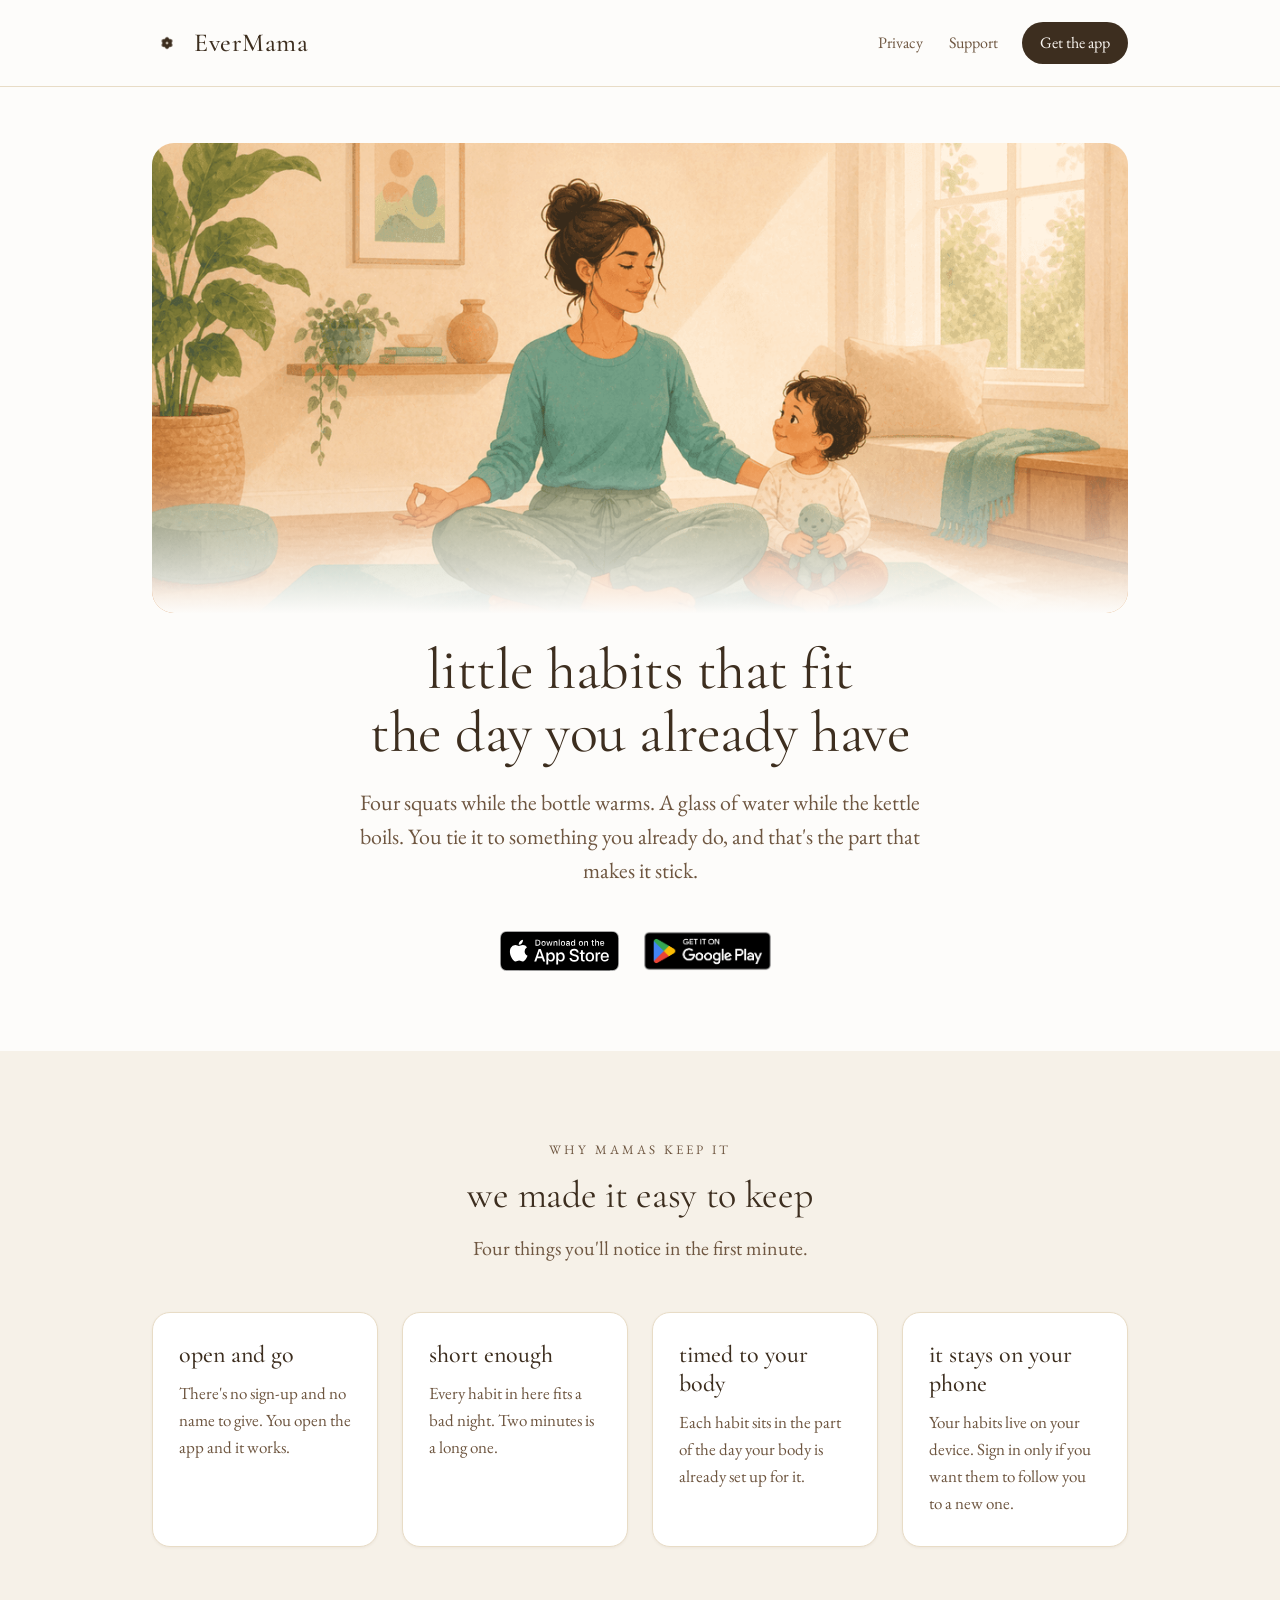
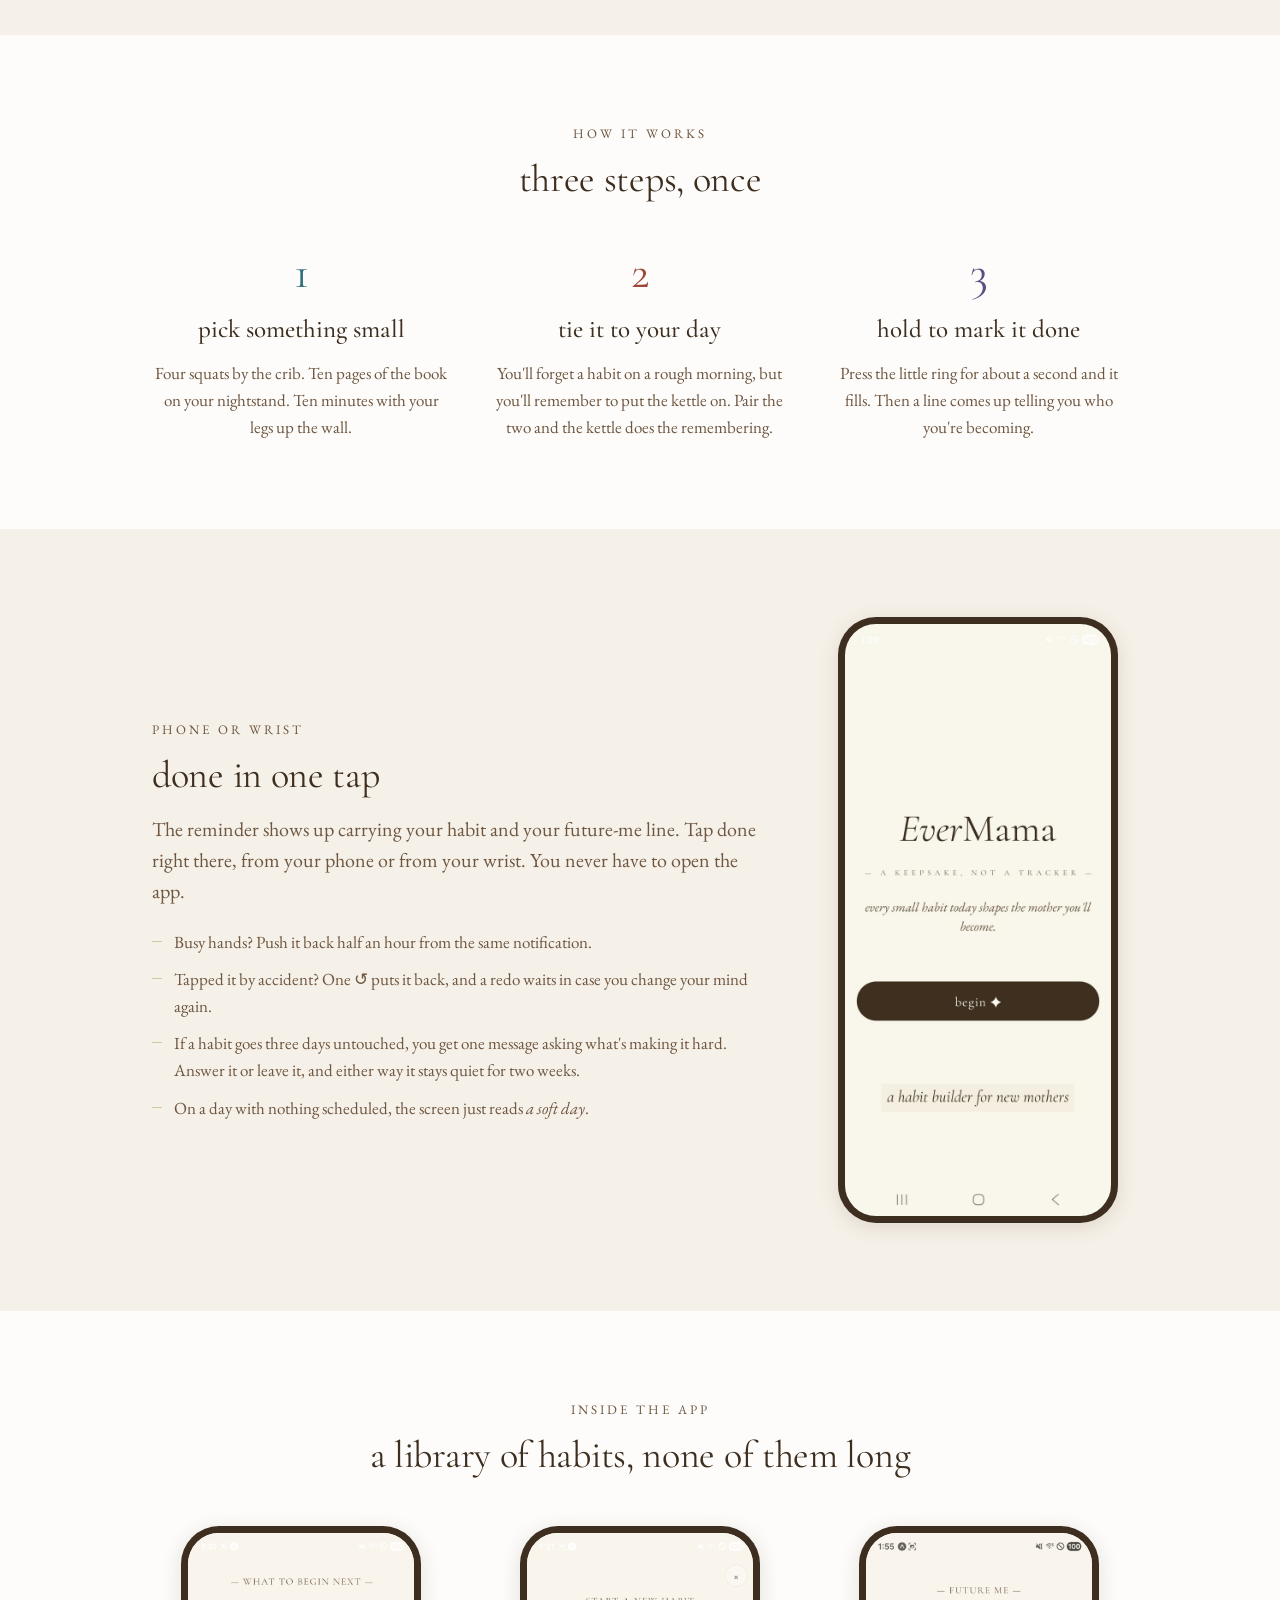
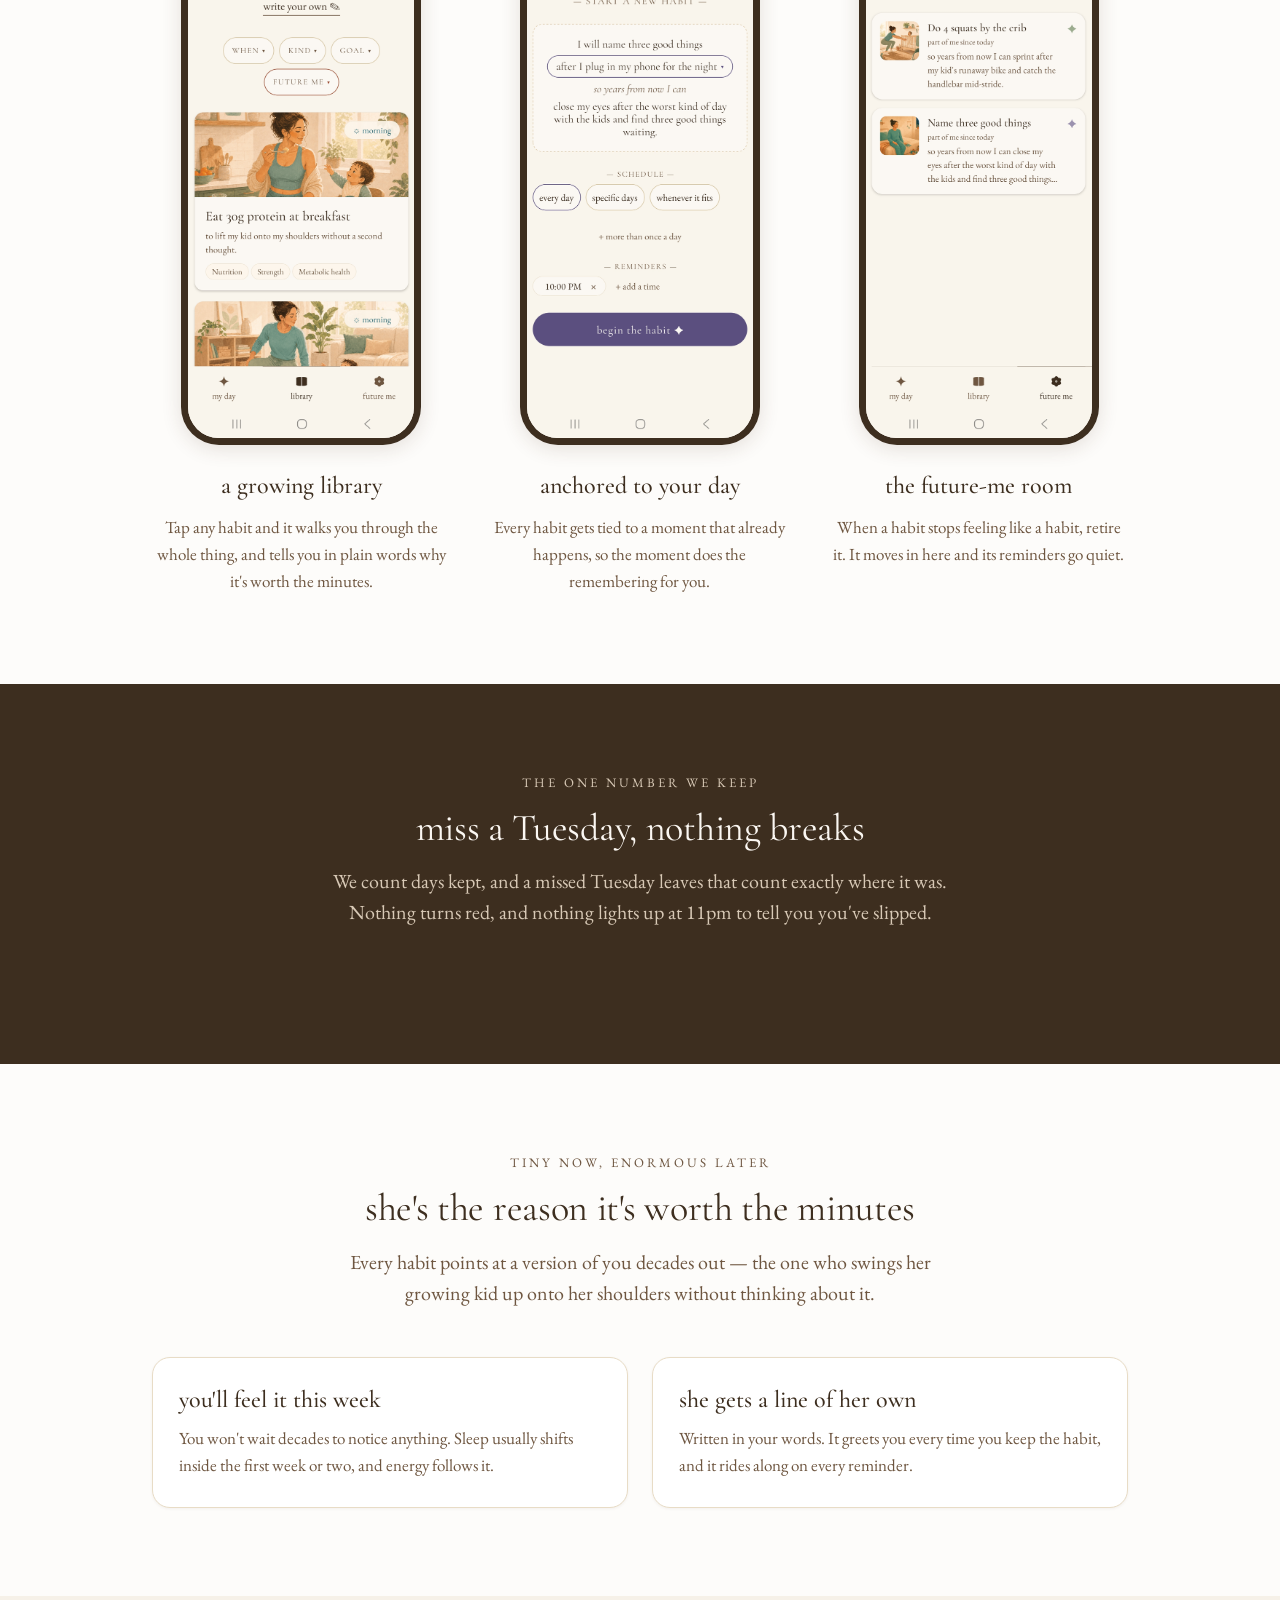
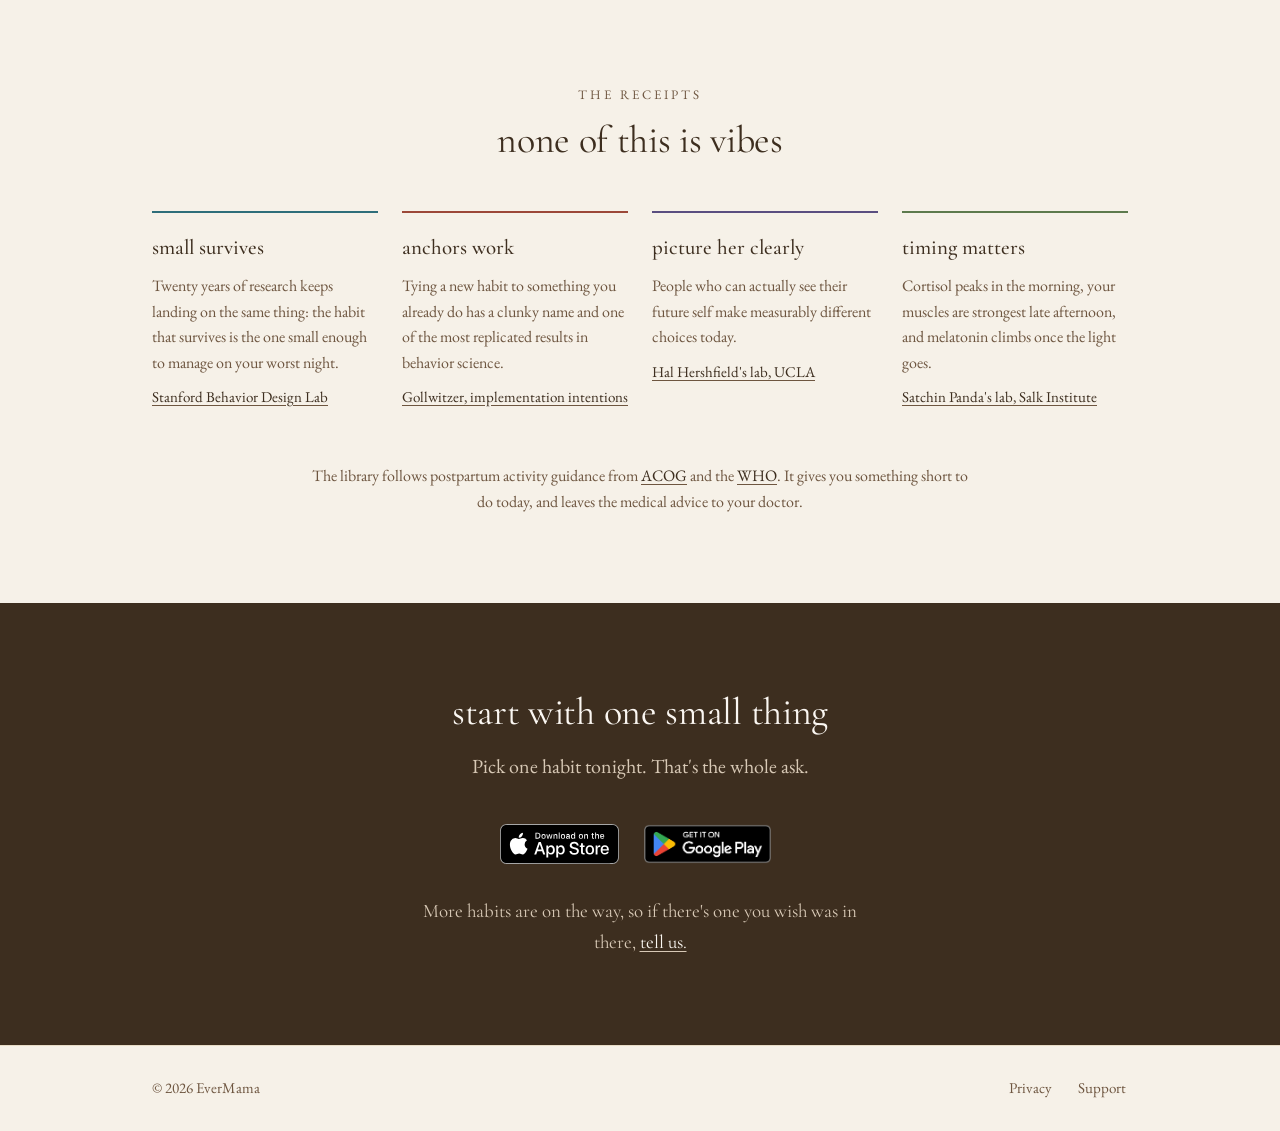
==== index.html @ f91fcb3b "Hero lede quotes real library pairings: four squats, bottle, kettle The old line invented a habit th" ====
<!doctype html>
<html lang="en">
  <head>
    <meta charset="utf-8" />
    <meta name="viewport" content="width=device-width, initial-scale=1" />
    <title>EverMama — habits for mama life</title>
    <meta
      name="description"
      content="A habit app for new mamas: pick something small, tie it to a moment that already happens in your day, and tap done from your phone or your wrist. No account, no streaks."
    />
    <link rel="icon" href="/assets/favicon.png" type="image/png" />
    <link rel="apple-touch-icon" href="/assets/icon.png" />
    <meta name="theme-color" content="#fdfcfa" />

    <meta property="og:title" content="EverMama" />
    <meta
      property="og:description"
      content="little things that fit the day you already have."
    />
    <meta property="og:type" content="website" />
    <meta property="og:image" content="/assets/icon.png" />

    <link rel="preconnect" href="https://fonts.googleapis.com" />
    <link rel="preconnect" href="https://fonts.gstatic.com" crossorigin />
    <link
      href="https://fonts.googleapis.com/css2?family=Cormorant+Garamond:ital,wght@0,400;0,500;1,400;1,500&family=EB+Garamond:ital,wght@0,400;0,500;1,400&display=swap"
      rel="stylesheet"
    />
    <link rel="stylesheet" href="/styles.css" />
  </head>
  <body>
    <header class="site">
      <div class="wrap">
        <a href="/" class="wordmark">
          <img src="/assets/mark.png" alt="" class="wordmark-icon" />
          EverMama
        </a>
        <nav>
          <a href="/privacy.html">Privacy</a>
          <a href="/support.html">Support</a>
          <a href="/#get" class="nav-cta">Get the app</a>
        </nav>
      </div>
    </header>

    <main>
      <section class="hero">
        <div class="wrap">
          <div class="hero-scene">
            <img
              src="/assets/illustrations/intro-hero.png"
              width="1080"
              height="520"
              alt="A painted scene of a mother sitting cross-legged on a yoga mat in a sunlit room, her small child sitting beside her holding a toy."
            />
          </div>
          <h1>little habits that fit<br />the day you already have</h1>
          <p class="lede">
            Four squats while the bottle warms. A glass of water while the
            kettle boils. You tie it to something you already do, and that's
            the part that makes it stick.
          </p>
          <p class="badges">
            <a
              href="https://apps.apple.com/us/app/evermama/id6767789541"
              class="store-badge app-store-badge"
              aria-label="Download EverMama on the App Store"
            >
              <img src="/assets/app-store-badge.svg" alt="Download on the App Store" />
            </a>
            <a
              href="https://play.google.com/store/apps/details?id=com.evermama.app"
              class="store-badge play-badge"
              aria-label="Get EverMama on Google Play"
            >
              <img src="/assets/google-play-badge.png" alt="Get it on Google Play" />
            </a>
          </p>
        </div>
      </section>

      <section class="band band--tint">
        <div class="wrap">
          <div class="section-head">
            <span class="kicker">why mamas keep it</span>
            <h2>we made it easy to keep</h2>
            <p class="section-lede">
              Four things you'll notice in the first minute.
            </p>
          </div>
          <div class="cards cards--4">
            <div class="card">
              <h3>open and go</h3>
              <p>
                There's no sign-up and no name to give. You open the app and
                it works.
              </p>
            </div>
            <div class="card">
              <h3>short enough</h3>
              <p>
                Every habit in here fits a bad night. Two minutes is a long
                one.
              </p>
            </div>
            <div class="card">
              <h3>timed to your body</h3>
              <p>
                Each habit sits in the part of the day your body is already
                set up for it.
              </p>
            </div>
            <div class="card">
              <h3>it stays on your phone</h3>
              <p>
                Your habits live on your device. Sign in only if you want
                them to follow you to a new one.
              </p>
            </div>
          </div>
        </div>
      </section>

      <section class="band">
        <div class="wrap">
          <div class="section-head">
            <span class="kicker">how it works</span>
            <h2>three steps, once</h2>
          </div>
          <div class="steps">
            <div class="step">
              <span class="num" aria-hidden="true">1</span>
              <h3>pick something small</h3>
              <p>
                Four squats by the crib. Ten pages of the book on your
                nightstand. Ten minutes with your legs up the wall.
              </p>
            </div>
            <div class="step">
              <span class="num" aria-hidden="true">2</span>
              <h3>tie it to your day</h3>
              <p>
                You'll forget a habit on a rough morning, but you'll
                remember to put the kettle on. Pair the two and the kettle
                does the remembering.
              </p>
            </div>
            <div class="step">
              <span class="num" aria-hidden="true">3</span>
              <h3>hold to mark it done</h3>
              <p>
                Press the little ring for about a second and it fills. Then
                a line comes up telling you who you're becoming.
              </p>
            </div>
          </div>
        </div>
      </section>

      <section class="band band--tint">
        <div class="wrap">
          <div class="split">
            <div class="split-copy">
              <span class="kicker">phone or wrist</span>
              <h2>done in one tap</h2>
              <p class="section-lede">
                The reminder shows up carrying your habit and your future-me
                line. Tap done right there, from your phone or from your
                wrist. You never have to open the app.
              </p>
              <ul class="plain-list">
                <li>Busy hands? Push it back half an hour from the same notification.</li>
                <li>Tapped it by accident? One ↺ puts it back, and a redo waits in case you change your mind again.</li>
                <li>If a habit goes three days untouched, you get one message asking what's making it hard. Answer it or leave it, and either way it stays quiet for two weeks.</li>
                <li>On a day with nothing scheduled, the screen just reads <em>a soft day</em>.</li>
              </ul>
            </div>
            <div class="split-media">
              <div class="phone">
                <video
                  src="/assets/video/evermama-preview-web.mp4"
                  poster="/assets/video/evermama-preview-poster.jpg"
                  autoplay
                  muted
                  loop
                  playsinline
                  preload="auto"
                  aria-label="EverMama product tour — welcome screen, starter habits, your day grouped by your body's rhythm, the step-through habit sheet, the library, building a new habit, the all-done state, and the future-me room."
                ></video>
              </div>
            </div>
          </div>
        </div>
      </section>

      <section class="band">
        <div class="wrap">
          <div class="section-head">
            <span class="kicker">inside the app</span>
            <h2>a library of habits, none of them long</h2>
          </div>
          <div class="tour">
            <figure class="tour-card">
              <div class="phone">
                <img
                  src="/assets/screenshots/05-library.png"
                  alt="The library screen with when, kind, goal and future-me filters above a morning card for &lsquo;Eat 30g protein at breakfast.&rsquo;"
                  loading="lazy"
                />
              </div>
              <figcaption>
                <div class="name">a growing library</div>
                <div class="future">
                  Tap any habit and it walks you through the whole thing, and
                  tells you in plain words why it's worth the minutes.
                </div>
              </figcaption>
            </figure>
            <figure class="tour-card">
              <div class="phone">
                <img
                  src="/assets/screenshots/06-build.png"
                  alt="The new-habit screen pairing &lsquo;I will name three good things&rsquo; with an anchor, &lsquo;after I plug in my phone for the night.&rsquo;"
                  loading="lazy"
                />
              </div>
              <figcaption>
                <div class="name">anchored to your day</div>
                <div class="future">
                  Every habit gets tied to a moment that already happens, so
                  the moment does the remembering for you.
                </div>
              </figcaption>
            </figure>
            <figure class="tour-card">
              <div class="phone">
                <img
                  src="/assets/screenshots/08-future-me.png"
                  alt="The Future Me screen listing &lsquo;Do 4 squats by the crib&rsquo; and &lsquo;Name three good things&rsquo; with the mother they are shaping."
                  loading="lazy"
                />
              </div>
              <figcaption>
                <div class="name">the future-me room</div>
                <div class="future">
                  When a habit stops feeling like a habit, retire it. It moves
                  in here and its reminders go quiet.
                </div>
              </figcaption>
            </figure>
          </div>
        </div>
      </section>

      <section class="band band--ink">
        <div class="wrap">
          <div class="section-head">
            <span class="kicker">the one number we keep</span>
            <h2>miss a Tuesday, nothing breaks</h2>
            <p class="section-lede">
              We count days kept, and a missed Tuesday leaves that count
              exactly where it was. Nothing turns red, and nothing lights up
              at 11pm to tell you you've slipped.
            </p>
          </div>
        </div>
      </section>

      <section class="band">
        <div class="wrap">
          <div class="section-head">
            <span class="kicker">tiny now, enormous later</span>
            <h2>she's the reason it's worth the minutes</h2>
            <p class="section-lede">
              Every habit points at a version of you decades out — the one
              who swings her growing kid up onto her shoulders without
              thinking about it.
            </p>
          </div>
          <div class="cards cards--2">
            <div class="card">
              <h3>you'll feel it this week</h3>
              <p>
                You won't wait decades to notice anything. Sleep usually
                shifts inside the first week or two, and energy follows it.
              </p>
            </div>
            <div class="card">
              <h3>she gets a line of her own</h3>
              <p>
                Written in your words. It greets you every time you keep the
                habit, and it rides along on every reminder.
              </p>
            </div>
          </div>
        </div>
      </section>

      <section class="band band--tint">
        <div class="wrap">
          <div class="section-head">
            <span class="kicker">the receipts</span>
            <h2>none of this is vibes</h2>
          </div>
          <div class="cards cards--4">
            <div class="receipt">
              <h3>small survives</h3>
              <p>
                Twenty years of research keeps landing on the same thing: the
                habit that survives is the one small enough to manage on your
                worst night.
              </p>
              <p class="source">
                <a href="https://www.gsb.stanford.edu/insights/building-habits-key-lasting-behavior-change">Stanford
                Behavior Design Lab</a>
              </p>
            </div>
            <div class="receipt">
              <h3>anchors work</h3>
              <p>
                Tying a new habit to something you already do has a clunky
                name and one of the most replicated results in behavior
                science.
              </p>
              <p class="source">
                <a href="https://www.prospectivepsych.org/sites/default/files/pictures/Gollwitzer_Implementation-intentions-1999.pdf">Gollwitzer,
                implementation intentions</a>
              </p>
            </div>
            <div class="receipt">
              <h3>picture her clearly</h3>
              <p>
                People who can actually see their future self make measurably
                different choices today.
              </p>
              <p class="source">
                <a href="https://nyaspubs.onlinelibrary.wiley.com/doi/10.1111/j.1749-6632.2011.06201.x">Hal
                Hershfield's lab, UCLA</a>
              </p>
            </div>
            <div class="receipt">
              <h3>timing matters</h3>
              <p>
                Cortisol peaks in the morning, your muscles are strongest late
                afternoon, and melatonin climbs once the light goes.
              </p>
              <p class="source">
                <a href="https://www.salk.edu/scientist/satchidananda-panda/">Satchin
                Panda's lab, Salk Institute</a>
              </p>
            </div>
          </div>
          <p class="footnote">
            The library follows postpartum activity guidance from
            <a href="https://www.acog.org/clinical/clinical-guidance/committee-opinion/articles/2020/04/physical-activity-and-exercise-during-pregnancy-and-the-postpartum-period">ACOG</a>
            and the <a href="https://pmc.ncbi.nlm.nih.gov/articles/PMC7719906/">WHO</a>.
            It gives you something short to do today, and leaves the medical
            advice to your doctor.
          </p>
        </div>
      </section>

      <section class="band band--ink cta" id="get">
        <div class="wrap">
          <div class="section-head">
            <h2>start with one small thing</h2>
            <p class="section-lede">Pick one habit tonight. That's the whole ask.</p>
          </div>
          <p class="badges">
            <a
              href="https://apps.apple.com/us/app/evermama/id6767789541"
              class="store-badge app-store-badge"
              aria-label="Download EverMama on the App Store"
            >
              <img src="/assets/app-store-badge.svg" alt="Download on the App Store" />
            </a>
            <a
              href="https://play.google.com/store/apps/details?id=com.evermama.app"
              class="store-badge play-badge"
              aria-label="Get EverMama on Google Play"
            >
              <img src="/assets/google-play-badge.png" alt="Get it on Google Play" />
            </a>
          </p>
          <p class="badge-note">
            More habits are on the way, so if there's one you wish was in
            there,&nbsp;<a href="https://forms.gle/dcR8sUbCnc4DHEsK9" target="_blank" rel="noopener" style="white-space: nowrap">tell&nbsp;us.</a>
          </p>
        </div>
      </section>
    </main>

    <footer class="site">
      <div class="wrap">
        <div>© 2026 EverMama</div>
        <nav>
          <a href="/privacy.html">Privacy</a>
          <a href="/support.html">Support</a>
        </nav>
      </div>
    </footer>

    <div class="lightbox" id="lightbox" role="dialog" aria-modal="true" aria-label="Enlarged screenshot" hidden>
      <button type="button" class="lightbox-close" aria-label="Close"><span aria-hidden="true">×</span></button>
      <img alt="" />
    </div>

    <script>
      // Honor the OS Reduce Motion setting for the product preview video.
      // The CSS @media (prefers-reduced-motion: reduce) block neutralizes
      // every transition and keyframe animation on the page, but a
      // <video> element ignores CSS animation suppression — its autoplay
      // is governed by the element's own attributes. This pauses it on
      // the poster frame so nothing loops in the background. Mirrors the
      // app's Phase 7 runtime accessibility layer.
      (function () {
        var mq = window.matchMedia && window.matchMedia('(prefers-reduced-motion: reduce)');
        if (!mq) return;
        function apply() {
          document.querySelectorAll('.split-media video').forEach(function (v) {
            if (mq.matches) {
              v.removeAttribute('autoplay');
              v.pause();
              v.currentTime = 0;
            } else if (v.paused) {
              v.play().catch(function () {});
            }
          });
        }
        apply();
        if (mq.addEventListener) mq.addEventListener('change', apply);
        else if (mq.addListener) mq.addListener(apply);
      })();
    </script>

    <script>
      (function () {
        var box = document.getElementById('lightbox');
        var img = box.querySelector('img');
        var lastFocus = null;

        function open(src, alt) {
          lastFocus = document.activeElement;
          img.src = src;
          img.alt = alt || '';
          box.hidden = false;
          document.body.style.overflow = 'hidden';
          box.querySelector('.lightbox-close').focus();
        }
        function close() {
          box.hidden = true;
          img.removeAttribute('src');
          document.body.style.overflow = '';
          if (lastFocus && lastFocus.focus) lastFocus.focus();
        }

        document.querySelectorAll('.phone').forEach(function (phone) {
          var phoneImg = phone.querySelector('img');
          if (!phoneImg) return;
          phone.addEventListener('click', function () {
            open(phoneImg.src, phoneImg.alt);
          });
        });

        box.addEventListener('click', function (e) {
          if (e.target !== img) close();
        });
        document.addEventListener('keydown', function (e) {
          if (e.key === 'Escape' && !box.hidden) close();
        });
      })();
    </script>
  </body>
</html>
---- styles.css ----
/* EverMama site — design tokens mirrored from the app's ui/tokens/index.ts.
   Brown ink, two serif families. Generic-serif fallback only — the app spec
   forbids sans, and the marketing surface follows.

   The color tokens below carry the app's accessibility audit (see
   docs/accessibility-audit-final.html in the app repo) past the WCAG AA
   contrast floor. Earlier values sat between 2.40:1 and 4.32:1 for normal
   text and small chrome; the deepened palette lands every token at ~4.7:1
   or higher, with the morning accent re-hued from warm amber (which
   collided with afternoon's rust) into dawn teal so the four windows
   occupy four distinct quadrants of the color wheel. */

:root {
  /* DELIBERATE DEVIATION from the cross-repo token mirror in CLAUDE.md.
     The page was previously painted in the app's card cream (#fbf7f2) so
     the whole marketing surface read as one continuous habit card. That
     made every section the same tone, which is exactly why the page read
     as one undifferentiated wall of prose. The surface is now near-white
     and the cream is demoted to a *band* token, used to stripe alternate
     sections. Cream still carries the brand, but as rhythm rather than
     wallpaper — sections now announce themselves by tone change.

     Kept faintly warm (#fdfcfa, not #ffffff) on purpose: the screenshots
     and the painted hero are cream-grounded, and a pure-white page makes
     their backgrounds read as dirty gray by comparison. */
  --page: #fdfcfa;
  /* band: the app's page cream, now doing section-striping duty. Every
     text token below is re-checked against it — --muted lands 6.08:1
     here and 6.68:1 on --page, both past the 4.5:1 AA floor. */
  --band: #f6f1e8;
  /* card: pure white, so a card lifts off both the near-white page and
     the cream band. On the old all-cream page there was no lighter tone
     left to lift with and inset surfaces had to recess instead; the
     near-white page restores the normal direction. */
  --card: #ffffff;
  /* recess: contact-form fields, which read better sunk than lifted. */
  --recess: #faf5ec;
  --ink: #3d2e1f;
  /* muted/whisper: the universal secondary tier — nav, footer, kickers,
     doc-updated, card bodies, contact-form labels, status placeholders. */
  --muted: #6e5640;
  --whisper: #6e5640;
  --border-soft: #e8dcc6;
  --border: #d4c4a0;
  /* on-ink pair for the inverted band (the anti-streak section and the
     closing CTA). #d8c9b6 on --ink is 8.05:1. */
  --on-ink: #fbf7f2;
  --on-ink-muted: #d8c9b6;
  /* sage: the deepened anytime-accent (~5:1). On the site this token is
     text-only (.contact-status.ok), so it tracks the readable tier; the
     app keeps a separate accent.sage #a8c092 for illustration fills
     where contrast doesn't apply. */
  --sage: #5d7a4d;
  /* terracotta: ~5.8:1 on the near-white page — carries the cream-on-
     terracotta form button, the badge-note link, the focus border
     on inputs, and the error status. */
  --terracotta: #a04a2f;

  /* Four-window accent palette — each window sits in its own quadrant of
     the wheel (dawn teal 188° · rust 13° · violet 251° · sage 102°) and
     reads as a temperature arc across the day. Now referenced: the
     step numerals in "how it works" and the rules above the receipt
     cards take the arc, so the site shows the app's own color logic. */
  --morning: #2e6e7a;
  --afternoon: #9c4838;
  --evening: #5a4e80;
  --anytime: #5d7a4d;

  /* shadow-card: 14% alpha — mirrors the app's shadows.card in
     ui/tokens/index.ts. The 6% the spec originally specified rendered
     below perception threshold, so cards (and the site's phone frames)
     floated flush with the background. 14% restores a visible lift while
     staying inside the brand's quiet, anti-Material register. */
  --shadow-card: 0 4px 20px rgba(80, 50, 28, 0.14);
  --shadow-ring: 0 2px 10px rgba(80, 50, 28, 0.12);
  --shadow-soft: 0 1px 3px rgba(80, 50, 28, 0.06);
}

* {
  box-sizing: border-box;
}

html,
body {
  margin: 0;
  padding: 0;
}

body {
  background: var(--page);
  color: var(--ink);
  font-family: 'EB Garamond', Garamond, 'Iowan Old Style', 'Apple Garamond', serif;
  font-size: 19px;
  line-height: 1.62;
  -webkit-font-smoothing: antialiased;
  -moz-osx-font-smoothing: grayscale;
}

a {
  color: var(--ink);
  text-decoration: underline;
  /* Link underlines need >=3:1 against the page background per WCAG
     1.4.11 — they are the only thing that differentiates a link from
     surrounding ink-on-page prose. `--border` (#d4c4a0) sat at 1.83:1
     and read as a hairline decoration rather than an affordance.
     `--muted` (#6e5640) is the same token the link's hover-color and
     all secondary text use, so the underline signals "this is the
     readable secondary tier" rather than "this is a faint rule". */
  text-decoration-color: var(--muted);
  text-underline-offset: 3px;
  transition: text-decoration-color 0.2s ease;
}
a:hover {
  text-decoration-color: var(--terracotta);
}

/* ---------- layout ----------

   Sections are full-bleed so alternate bands can carry a background tone
   edge to edge; `.wrap` re-establishes the reading column inside each
   one. Header and footer use the same wrapper so the wordmark and nav
   stay on the same vertical line as the section content. */

.wrap {
  max-width: 1040px;
  margin: 0 auto;
  padding: 0 32px;
}

/* Prose pages (privacy / support) hold a narrower measure than the
   marketing grid — ~72 characters at 18px. */
.wrap--doc {
  max-width: 760px;
}

header.site {
  border-bottom: 1px solid var(--border-soft);
  background: var(--page);
}
header.site .wrap {
  padding-top: 22px;
  padding-bottom: 22px;
  display: flex;
  align-items: center;
  justify-content: space-between;
}

header.site .wordmark {
  font-family: 'Cormorant Garamond', 'Cormorant', Garamond, serif;
  font-weight: 500;
  font-size: 26px;
  letter-spacing: 0.5px;
  text-decoration: none;
  color: var(--ink);
  display: inline-flex;
  align-items: center;
  gap: 12px;
}

header.site .wordmark-icon {
  width: 30px;
  height: 30px;
}

header.site nav {
  display: flex;
  align-items: center;
  gap: 22px;
  font-size: 16px;
}
header.site nav a {
  text-decoration: none;
  color: var(--muted);
  /* Lift the touch target above the WCAG 2.5.8 (AA) 24x24 floor. The font
     alone gives ~22px of vertical hit area; the symmetric 6px padding
     brings it to 27px, and the negative inline margin offsets the
     padding so the visual gap between the wordmark and the nav row
     stays exactly where it was. */
  padding: 6px 2px;
  margin: -6px 0;
}
header.site nav a:hover {
  color: var(--ink);
}
/* The nav's one filled affordance, so the header carries a CTA without
   adding a second row of chrome. */
header.site nav .nav-cta {
  color: var(--on-ink);
  background: var(--ink);
  border-radius: 999px;
  padding: 8px 18px;
  margin: 0;
  transition: background 0.2s ease;
}
header.site nav .nav-cta:hover {
  background: var(--terracotta);
  color: var(--on-ink);
}

footer.site {
  border-top: 1px solid var(--border-soft);
  background: var(--band);
  font-size: 15px;
  color: var(--muted);
}
footer.site .wrap {
  padding-top: 30px;
  padding-bottom: 30px;
  display: flex;
  flex-wrap: wrap;
  gap: 18px;
  justify-content: space-between;
  align-items: center;
}
footer.site nav {
  display: flex;
  flex-wrap: wrap;
  gap: 22px;
}
footer.site a {
  color: var(--muted);
  text-decoration: none;
  /* Same touch-target lift as the header nav (WCAG 2.5.8 AA, 24x24 px
     floor). 15px font + 12px padding = ~27px hit area. Negative margin
     preserves the visual baseline so the footer row reads identical. */
  padding: 6px 2px;
  margin: -6px 0;
}
footer.site a:hover {
  color: var(--ink);
}

/* ---------- section bands ----------

   The page's new rhythm. Every section is a full-bleed band; alternating
   `--band` cream against the near-white page is what makes the page read
   as sectioned rather than as one scroll of prose. `.band--ink` is the
   emphasis tone, spent on exactly two places (the anti-streak stance and
   the closing CTA) so it keeps its weight. */

.band {
  padding: 88px 0;
}
.band--tint {
  background: var(--band);
}
.band--ink {
  background: var(--ink);
  color: var(--on-ink);
}
.band--ink .kicker {
  color: var(--on-ink-muted);
}
.band--ink h2 {
  color: var(--on-ink);
}
.band--ink .section-lede,
.band--ink p {
  color: var(--on-ink-muted);
}
.band--ink a {
  color: var(--on-ink);
  text-decoration-color: var(--on-ink-muted);
}

/* Section headers: kicker, h2, and an optional one-line lede. The lede is
   capped at a single short sentence by convention — the page's whole
   point is that the reading happens in the app, not here. */

.section-head {
  text-align: center;
  max-width: 640px;
  margin: 0 auto 48px;
}
.section-head > :last-child {
  margin-bottom: 0;
}

.kicker {
  display: block;
  font-family: 'EB Garamond', serif;
  text-transform: uppercase;
  letter-spacing: 3px;
  font-size: 13px;
  color: var(--muted);
  margin-bottom: 14px;
}

h2 {
  font-family: 'Cormorant Garamond', Garamond, serif;
  font-weight: 400;
  font-size: 38px;
  line-height: 1.15;
  letter-spacing: -0.3px;
  margin: 0 0 16px;
  color: var(--ink);
}

.section-lede {
  font-size: 20px;
  line-height: 1.55;
  color: var(--muted);
  margin: 0;
}

/* ---------- hero ---------- */

.hero {
  padding: 56px 0 72px;
  text-align: center;
}

/* The welcome-room scene, mirroring the app's first screen: the painting
   runs the width of the column and melts into the page through a
   gradient rather than ending on a hard edge, so the top of the page
   reads as one warm room instead of a picture pasted above text. The
   fade color must track --page exactly or a seam appears. */

.hero-scene {
  position: relative;
  margin: 0 0 26px;
  border-radius: 22px;
  overflow: hidden;
}
/* No CSS crop. The painted scenes put the mother and child near the
   vertical middle, so any fixed-height `object-fit: cover` band takes
   their heads off. `intro-hero.png` is instead pre-cropped in the asset
   itself (1080x520 — empty ceiling and foreground floor trimmed, whole
   figure kept), and rendered at its natural ratio so the headline still
   clears the fold. */
.hero-scene img {
  display: block;
  width: 100%;
  height: auto;
}
.hero-scene::after {
  content: '';
  position: absolute;
  inset: auto 0 -1px 0;
  height: 32%;
  background: linear-gradient(to bottom, rgba(253, 252, 250, 0), var(--page));
  pointer-events: none;
}

.hero h1 {
  font-family: 'Cormorant Garamond', Garamond, serif;
  font-weight: 400;
  font-size: 58px;
  line-height: 1.08;
  letter-spacing: -0.5px;
  margin: 0 0 22px;
  color: var(--ink);
}

.hero p.lede {
  font-size: 22px;
  line-height: 1.55;
  color: var(--muted);
  max-width: 580px;
  margin: 0 auto 34px;
}

/* ---------- store badges ---------- */

.badges {
  display: flex;
  justify-content: center;
  align-items: center;
  flex-wrap: wrap;
  gap: 16px;
  margin: 0;
}
.badges .store-badge {
  display: inline-block;
  text-decoration: none;
  line-height: 0;
  transition: opacity 0.2s ease;
}
.badges .store-badge:hover {
  opacity: 0.85;
}
.badges .store-badge img {
  display: block;
  width: auto;
}
/* Unequal pixel heights on purpose: Google's badge carries built-in
   padding that Apple's doesn't, so 56 / 40 produces roughly equal
   *visual* heights. */
.badges .play-badge img {
  height: 56px;
}
.badges .app-store-badge img {
  height: 40px;
}

.badge-note {
  font-family: 'Cormorant Garamond', Garamond, serif;
  font-size: 19px;
  color: var(--muted);
  text-align: center;
  max-width: 520px;
  margin: 24px auto 0;
}
.badge-note a {
  color: var(--terracotta);
  text-decoration-color: var(--terracotta);
}
.band--ink .badge-note {
  color: var(--on-ink-muted);
}
.band--ink .badge-note a {
  color: var(--on-ink);
  text-decoration-color: var(--on-ink-muted);
}

/* ---------- phone frame ---------- */

.phone {
  position: relative;
  width: 100%;
  aspect-ratio: 1284 / 2778;
  background: var(--ink);
  border-radius: 38px;
  padding: 7px;
  box-shadow: var(--shadow-card);
  cursor: zoom-in;
  /* Safari/iOS sometimes ignores border-radius on the inner <video>;
     clipping at the frame guarantees the rounded screen. */
  overflow: hidden;
}
.phone img,
.phone video {
  display: block;
  width: 100%;
  height: 100%;
  object-fit: cover;
  object-position: center;
  border-radius: 31px;
  background: var(--page);
}

/* ---------- card grids ----------

   One card primitive, three grid densities. Cards are what carry the
   "sectioned" reading: each holds a short heading and at most two
   sentences, so a scan down the page collects headings and a reader who
   wants detail drops into the body without changing surface. */

.cards {
  display: grid;
  gap: 24px;
}
.cards--4 {
  grid-template-columns: repeat(4, 1fr);
}
.cards--3 {
  grid-template-columns: repeat(3, 1fr);
}
.cards--2 {
  grid-template-columns: repeat(2, 1fr);
}

.card {
  background: var(--card);
  border: 1px solid var(--border-soft);
  border-radius: 18px;
  padding: 28px 26px;
  box-shadow: var(--shadow-soft);
}
.card h3 {
  font-family: 'Cormorant Garamond', Garamond, serif;
  font-size: 24px;
  font-weight: 500;
  line-height: 1.2;
  margin: 0 0 10px;
  color: var(--ink);
}
.card p {
  color: var(--muted);
  font-size: 17px;
  line-height: 1.6;
  margin: 0;
}

/* ---------- how it works ----------

   Numbered steps. The numeral takes the app's time-window accents in
   order (morning teal, afternoon rust, evening violet) so the site
   carries the same color logic the app's day is grouped by. */

.steps {
  display: grid;
  grid-template-columns: repeat(3, 1fr);
  gap: 40px;
}
.step {
  text-align: center;
}
.step .num {
  display: block;
  font-family: 'Cormorant Garamond', Garamond, serif;
  font-size: 46px;
  line-height: 1;
  margin-bottom: 14px;
}
.step:nth-child(1) .num {
  color: var(--morning);
}
.step:nth-child(2) .num {
  color: var(--afternoon);
}
.step:nth-child(3) .num {
  color: var(--evening);
}
.step h3 {
  font-family: 'Cormorant Garamond', Garamond, serif;
  font-size: 25px;
  font-weight: 500;
  margin: 0 0 10px;
  color: var(--ink);
}
.step p {
  color: var(--muted);
  font-size: 17px;
  line-height: 1.6;
  margin: 0;
}

/* ---------- app tour ----------

   Three phone-framed screenshots. Per CLAUDE.md this is the layout that
   looks right; the August 2026 attempt to swap it for a grid of ten
   per-feature crops was reverted on sight. If more screens need showing,
   add phone-framed cards, not crops. */

.tour {
  display: grid;
  grid-template-columns: repeat(3, 1fr);
  gap: 40px;
}
.tour-card {
  margin: 0;
  display: flex;
  flex-direction: column;
  align-items: center;
  text-align: center;
}
.tour-card .phone {
  max-width: 240px;
}
.tour-card figcaption {
  margin-top: 22px;
}
.tour-card .name {
  font-family: 'Cormorant Garamond', Garamond, serif;
  font-size: 24px;
  font-weight: 500;
  margin-bottom: 8px;
}
.tour-card .future {
  color: var(--muted);
  font-size: 17px;
  line-height: 1.6;
}

/* ---------- split section (copy beside the product video) ---------- */

.split {
  display: grid;
  grid-template-columns: 1fr 300px;
  gap: 64px;
  align-items: center;
}
.split-copy h2 {
  margin-top: 0;
}
.split-copy .section-lede {
  margin-bottom: 22px;
}
.split-media .phone {
  max-width: 280px;
  margin: 0 auto;
  /* Carries a looping video, not a click-to-zoom screenshot — override
     the default zoom-in cursor inherited from .phone. */
  cursor: default;
}

/* A short list of plain statements under the split copy. The dash is a
   list marker, so it is drawn as a pseudo-element rather than typed into
   the content. */
.plain-list {
  list-style: none;
  margin: 0;
  padding: 0;
}
.plain-list li {
  position: relative;
  padding-left: 22px;
  margin-bottom: 10px;
  color: var(--muted);
  font-size: 17px;
  line-height: 1.6;
}
.plain-list li::before {
  content: '';
  position: absolute;
  left: 0;
  top: 0.72em;
  width: 10px;
  height: 1px;
  background: var(--border);
}
.plain-list li:last-child {
  margin-bottom: 0;
}

/* ---------- receipts ----------

   The research links, one claim per card. Each card takes a colored rule
   from the time-window arc so the row reads as a set.  */

.receipt {
  border-top: 2px solid var(--border);
  padding-top: 18px;
}
.receipt:nth-child(1) {
  border-top-color: var(--morning);
}
.receipt:nth-child(2) {
  border-top-color: var(--afternoon);
}
.receipt:nth-child(3) {
  border-top-color: var(--evening);
}
.receipt:nth-child(4) {
  border-top-color: var(--anytime);
}
.receipt h3 {
  font-family: 'Cormorant Garamond', Garamond, serif;
  font-size: 21px;
  font-weight: 500;
  margin: 0 0 8px;
  color: var(--ink);
}
.receipt p {
  color: var(--muted);
  font-size: 16px;
  line-height: 1.6;
  margin: 0 0 10px;
}
.receipt .source {
  font-size: 15px;
}

.footnote {
  text-align: center;
  color: var(--muted);
  font-size: 16px;
  max-width: 660px;
  margin: 44px auto 0;
}

/* ---------- closing CTA ---------- */

.cta {
  text-align: center;
}
.cta .section-head {
  margin-bottom: 34px;
}

/* ---------- lightbox ---------- */

.lightbox {
  position: fixed;
  inset: 0;
  z-index: 100;
  display: flex;
  align-items: center;
  justify-content: center;
  padding: 40px 24px;
  background: rgba(61, 46, 31, 0.85);
  -webkit-backdrop-filter: blur(6px);
  backdrop-filter: blur(6px);
  animation: lightbox-fade 0.18s ease-out;
  cursor: zoom-out;
}
.lightbox[hidden] {
  display: none;
}
.lightbox img {
  display: block;
  max-width: min(92vw, 420px);
  max-height: 90vh;
  border-radius: 28px;
  box-shadow: 0 24px 60px rgba(0, 0, 0, 0.45);
  cursor: default;
}
.lightbox-close {
  position: absolute;
  top: 18px;
  right: 20px;
  width: 44px;
  height: 44px;
  border-radius: 50%;
  background: transparent;
  border: 1px solid rgba(252, 243, 228, 0.4);
  color: var(--on-ink);
  font-family: 'Cormorant Garamond', Garamond, serif;
  font-size: 28px;
  line-height: 1;
  padding: 0;
  display: flex;
  align-items: center;
  justify-content: center;
  cursor: pointer;
  transition: background 0.2s ease, border-color 0.2s ease;
}
.lightbox-close > span {
  display: block;
  transform: translateY(-2px);
}
.lightbox-close:hover {
  background: rgba(252, 243, 228, 0.14);
  border-color: var(--on-ink);
}
@keyframes lightbox-fade {
  from { opacity: 0; }
  to { opacity: 1; }
}

/* ---------- legal pages (privacy / support) ---------- */

.doc {
  padding: 64px 0 72px;
}
.doc h1 {
  font-family: 'Cormorant Garamond', Garamond, serif;
  font-weight: 400;
  font-size: 44px;
  line-height: 1.15;
  margin: 0 0 8px;
}
.doc .updated {
  display: block;
  color: var(--muted);
  font-size: 16px;
  margin-bottom: 28px;
}
.doc .doc-lede {
  font-family: 'Cormorant Garamond', Garamond, serif;
  font-size: 22px;
  line-height: 1.4;
  color: var(--ink);
  max-width: 520px;
  margin: 0 0 32px;
}
.doc h2 {
  font-family: 'Cormorant Garamond', Garamond, serif;
  font-weight: 500;
  font-size: 27px;
  margin: 40px 0 12px;
}
.doc h3 {
  font-family: 'Cormorant Garamond', Garamond, serif;
  font-weight: 500;
  font-size: 20px;
  margin: 28px 0 10px;
}
.doc p,
.doc li {
  font-size: 18px;
  line-height: 1.65;
}
.doc ul {
  padding-left: 22px;
}
.doc li {
  margin-bottom: 8px;
}

/* ---------- contact form ---------- */

.contact-form {
  margin: 24px 0 8px;
  display: flex;
  flex-direction: column;
  gap: 14px;
}
.contact-form label {
  font-family: 'EB Garamond', serif;
  text-transform: uppercase;
  letter-spacing: 3px;
  font-size: 14px;
  color: var(--muted);
  margin-bottom: -6px;
}
.contact-form input[type='email'],
.contact-form textarea {
  font-family: 'EB Garamond', Garamond, 'Iowan Old Style', serif;
  font-size: 18px;
  line-height: 1.55;
  color: var(--ink);
  background: var(--recess);
  border: 1px solid var(--border-soft);
  border-radius: 12px;
  padding: 12px 14px;
  outline: none;
  transition: border-color 0.2s ease;
  width: 100%;
}
.contact-form input[type='email']:focus,
.contact-form textarea:focus {
  border-color: var(--terracotta);
}
.contact-form textarea {
  resize: vertical;
  min-height: 140px;
}
.contact-form .hp {
  position: absolute;
  left: -9999px;
  opacity: 0;
  pointer-events: none;
}
.contact-form button {
  align-self: flex-start;
  font-family: 'Cormorant Garamond', Garamond, serif;
  font-size: 19px;
  color: var(--on-ink);
  background: var(--ink);
  border: none;
  border-radius: 12px;
  padding: 12px 26px;
  cursor: pointer;
  margin-top: 4px;
  transition: background 0.2s ease;
}
.contact-form button:hover:not(:disabled) {
  background: var(--terracotta);
}
.contact-form button:disabled {
  opacity: 0.6;
  cursor: not-allowed;
}
.contact-status {
  margin: 6px 0 0;
  font-size: 16px;
  min-height: 1.2em;
}
.contact-status.ok {
  color: var(--sage);
}
.contact-status.err {
  color: var(--terracotta);
}

/* ---------- reduce motion ----------
   Mirrors the app's Phase 7 runtime accessibility layer (commit 28f3517
   in evermama-habit-builder, docs/accessibility-audit.html §7). Visitors
   running the OS-level Reduce Motion setting get the same affordance
   here: link/button color transitions collapse to instant, the lightbox
   crossfade drops to a hard cut, and the product video pauses on its
   poster frame so nothing autoplays. The visual default is unchanged for
   everyone else. */

@media (prefers-reduced-motion: reduce) {
  *,
  *::before,
  *::after {
    animation-duration: 0.001ms !important;
    animation-iteration-count: 1 !important;
    transition-duration: 0.001ms !important;
    scroll-behavior: auto !important;
  }
  /* Pause the autoplay product video. Safari respects this via the
     `controls` paint, but the video element itself ignores CSS animation
     suppression — the tiny inline script at the bottom of index.html
     handles the actual `pause()` call. This rule is the CSS half: hide
     the would-be loop indicator if controls ever surface. */
  .split-media video {
    animation-play-state: paused !important;
  }
}

/* ---------- responsive ---------- */

@media (max-width: 940px) {
  .band {
    padding: 68px 0;
  }
  .cards--4 {
    grid-template-columns: repeat(2, 1fr);
  }
  .split {
    grid-template-columns: 1fr;
    gap: 40px;
    text-align: center;
  }
  .split-copy .plain-list {
    display: inline-block;
    text-align: left;
  }
  .hero h1 {
    font-size: 50px;
  }
}

@media (max-width: 700px) {
  .cards--3,
  .cards--2 {
    grid-template-columns: 1fr;
  }
  .steps {
    grid-template-columns: 1fr;
    gap: 34px;
  }
  .tour {
    grid-template-columns: 1fr;
    gap: 40px;
  }
}

@media (max-width: 540px) {
  .wrap {
    padding: 0 22px;
  }
  .band {
    padding: 56px 0;
  }
  .hero {
    padding: 40px 0 56px;
  }
  .hero h1 {
    font-size: 40px;
  }
  .hero p.lede {
    font-size: 20px;
  }
  h2 {
    font-size: 31px;
  }
  .cards--4 {
    grid-template-columns: 1fr;
  }
  .tour-card .phone {
    max-width: 240px;
  }
  .doc h1 {
    font-size: 36px;
  }
  header.site nav {
    gap: 16px;
  }
  footer.site .wrap {
    flex-direction: column;
    align-items: flex-start;
    gap: 10px;
  }
}
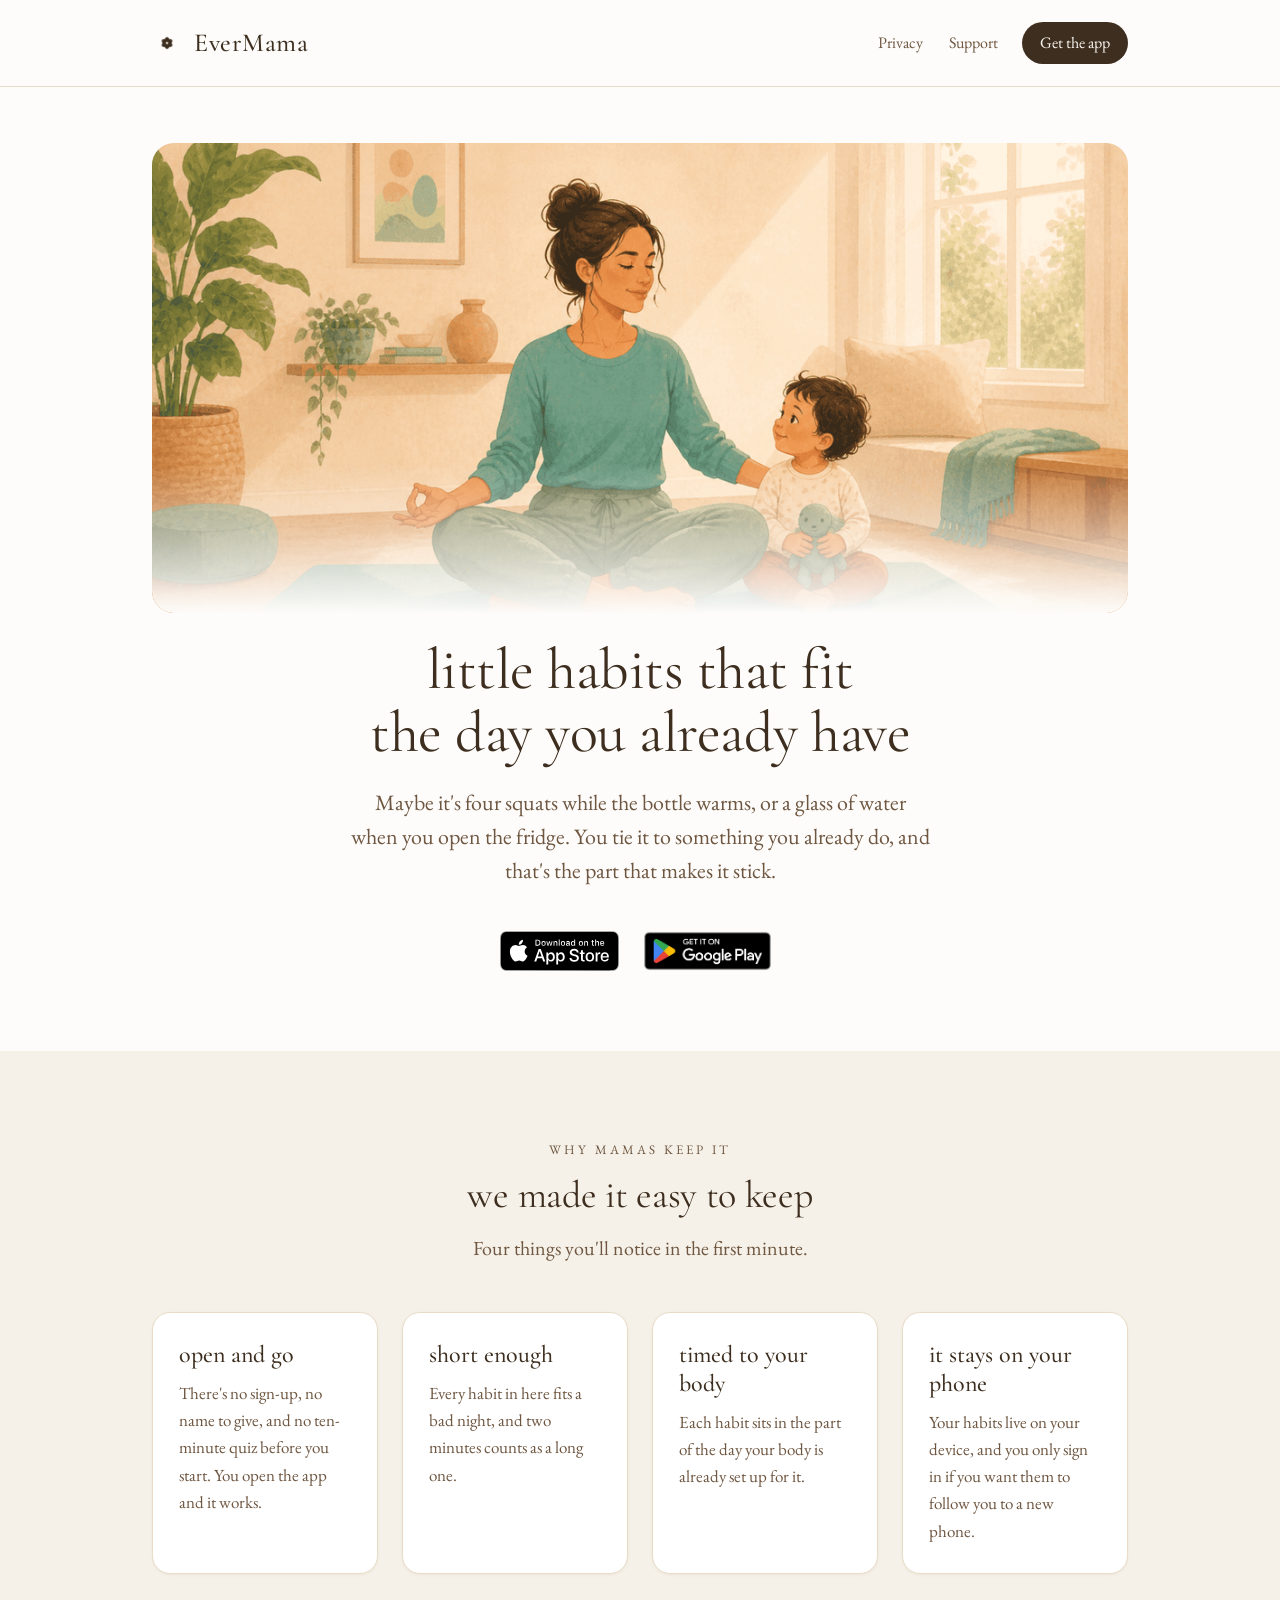
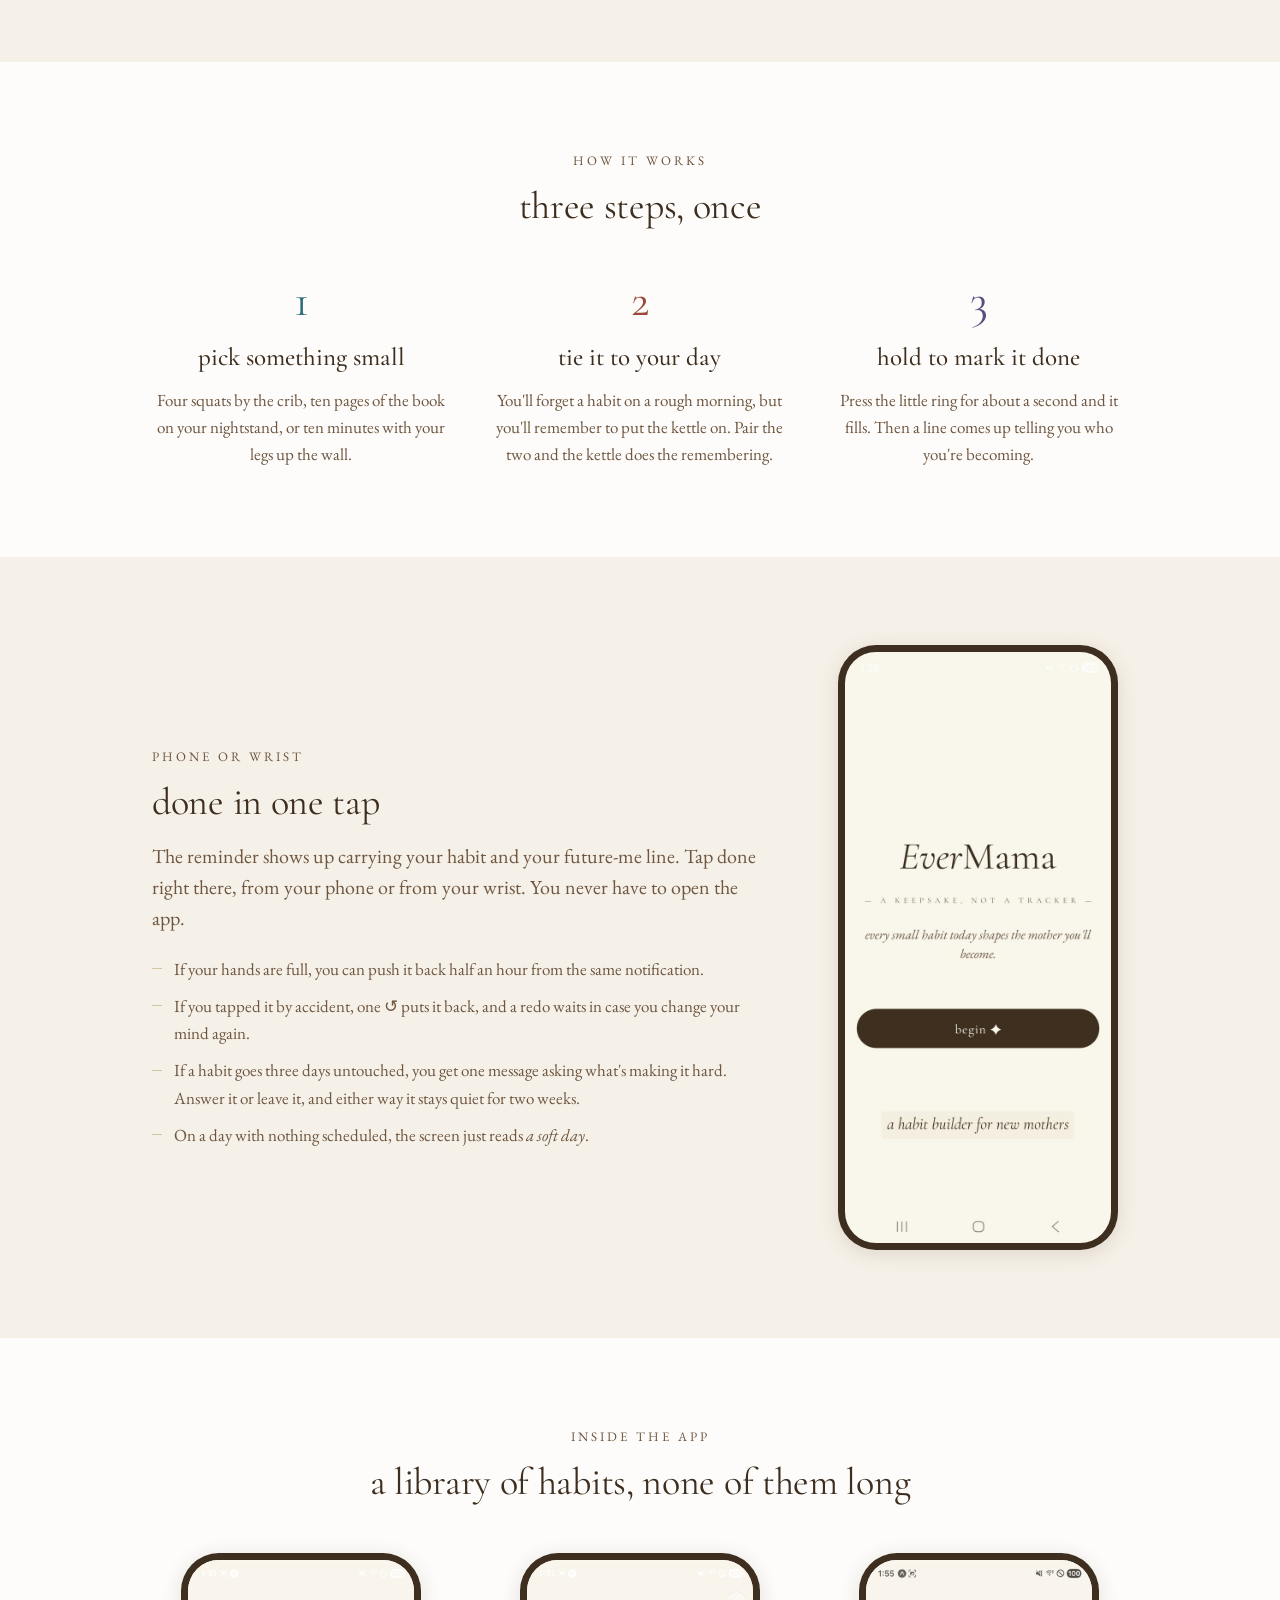
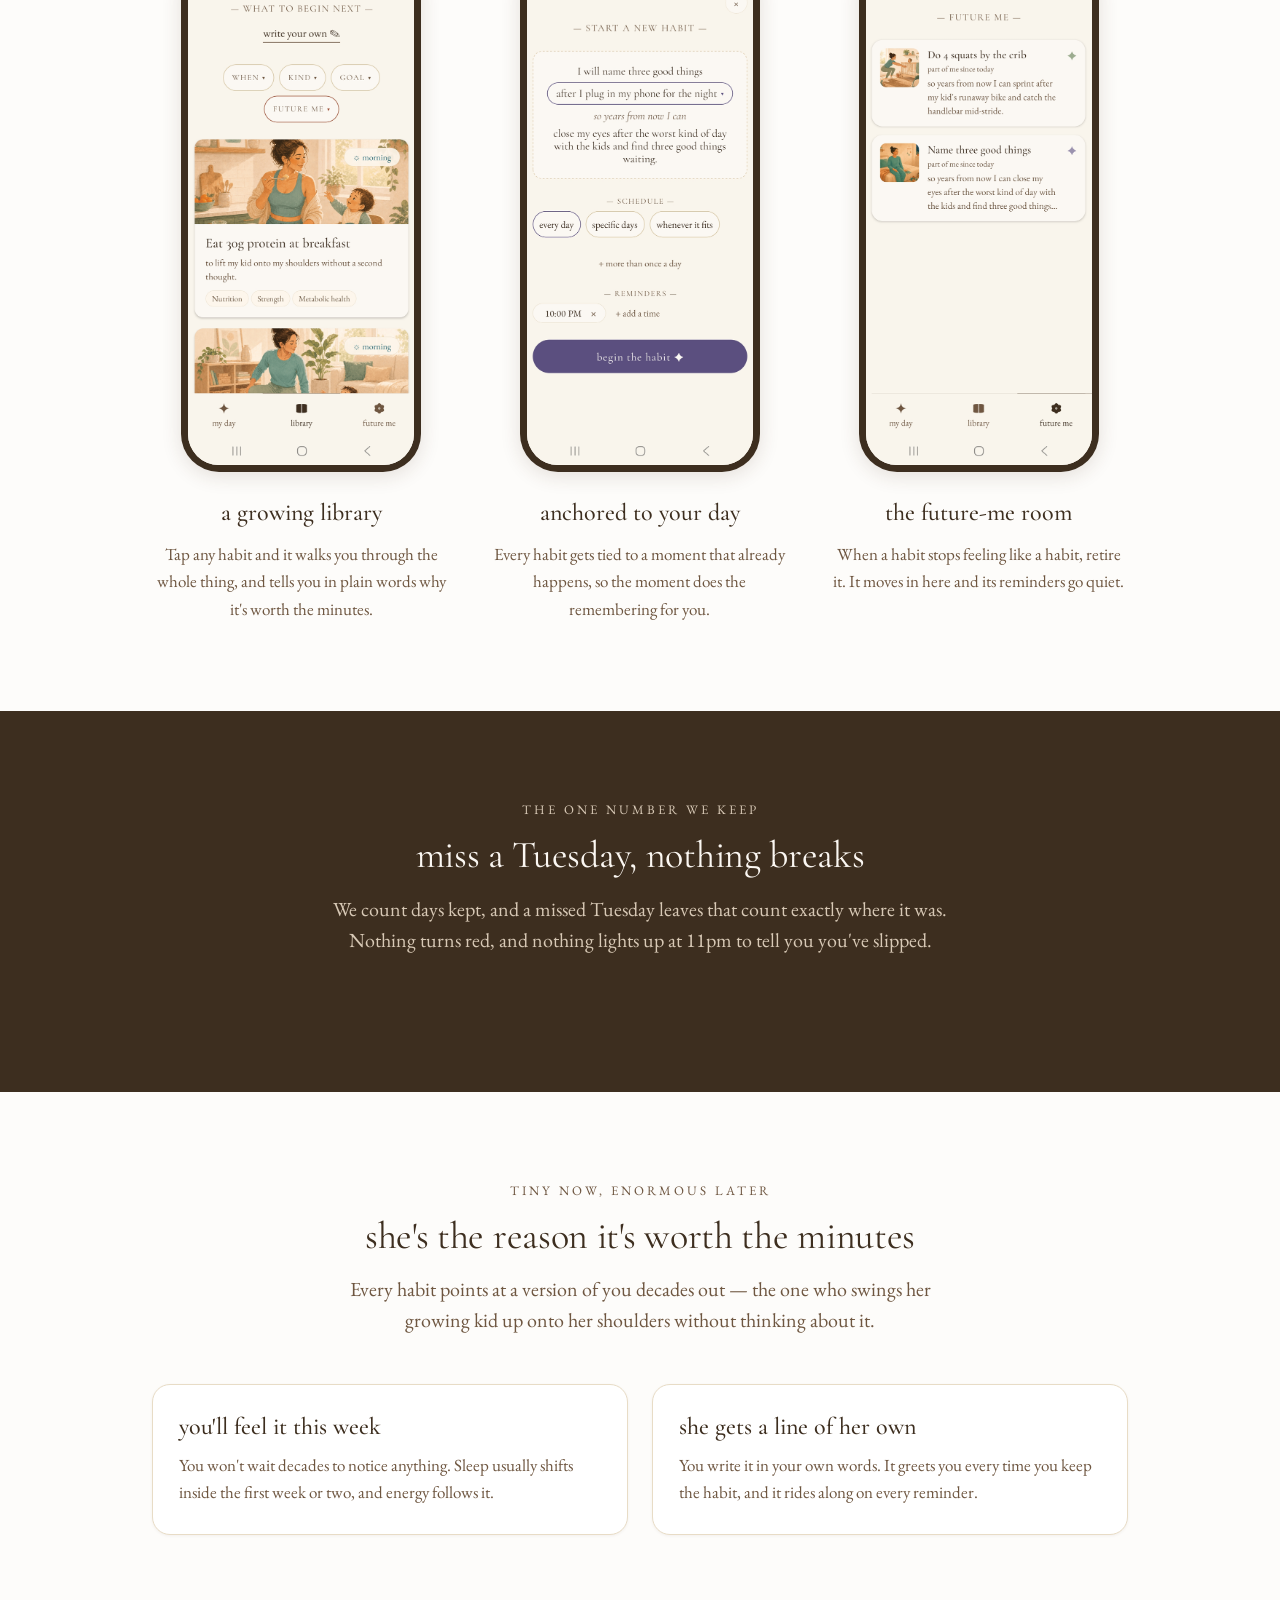
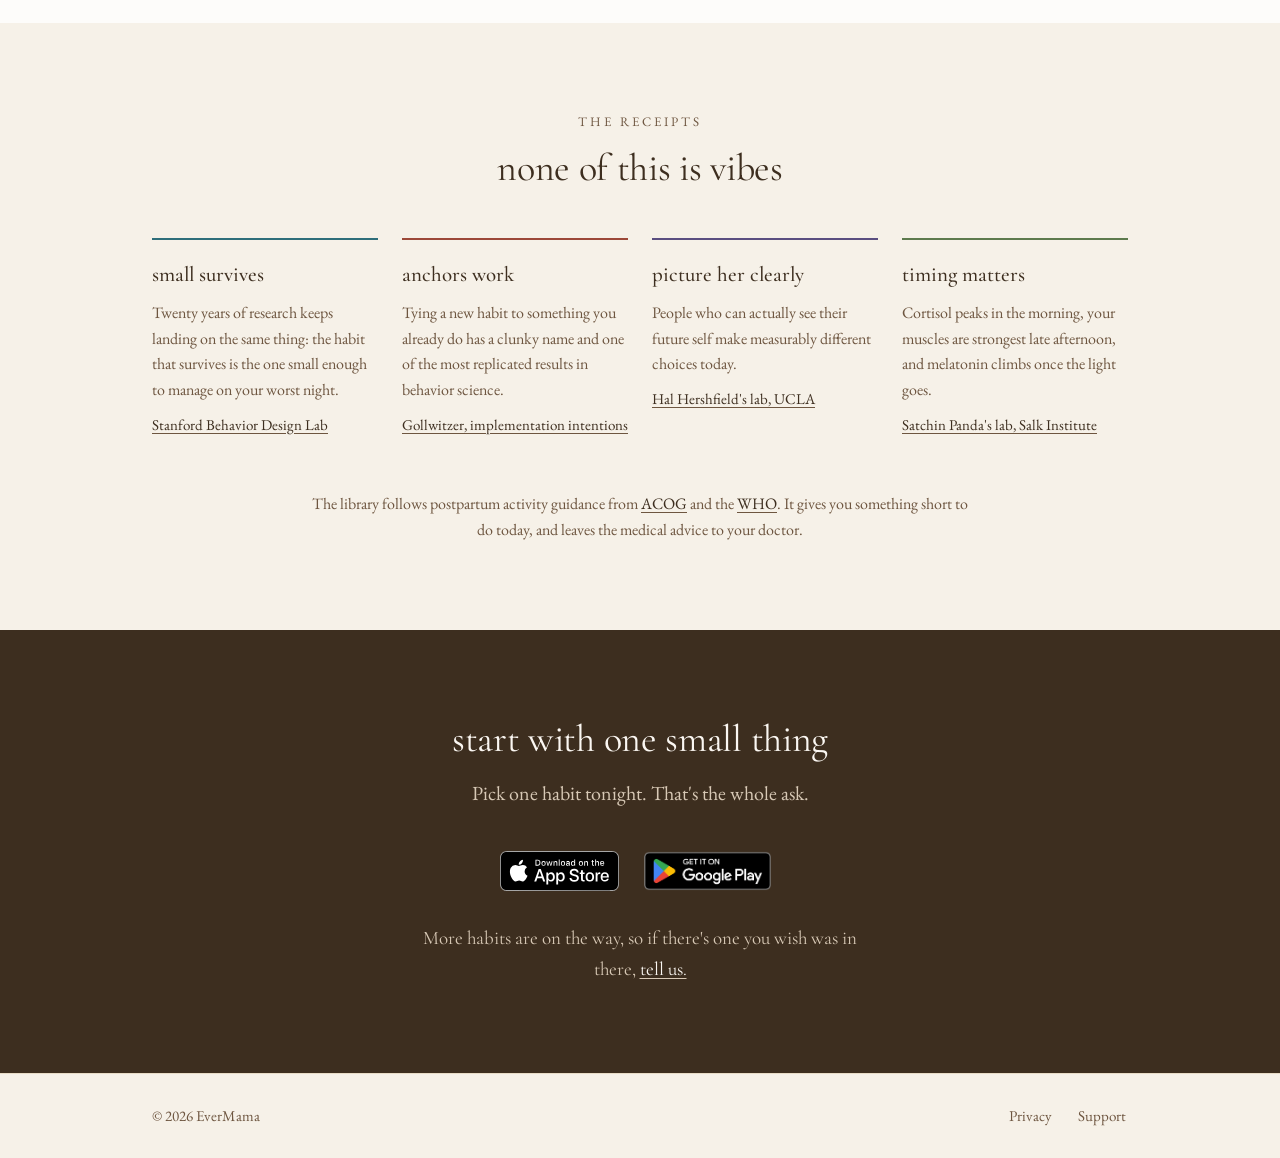
==== commit 957c7be7: "Prose pass per tune-library-prose; support FAQ learns sync exists Rebuild the clipped-fragment lines" ====
--- a/index.html
+++ b/index.html
@@ -56,9 +56,9 @@
           </div>
           <h1>little habits that fit<br />the day you already have</h1>
           <p class="lede">
-            Four squats while the bottle warms. A glass of water while the
-            kettle boils. You tie it to something you already do, and that's
-            the part that makes it stick.
+            Maybe it's four squats while the bottle warms, or a glass of
+            water when you open the fridge. You tie it to something you
+            already do, and that's the part that makes it stick.
           </p>
           <p class="badges">
             <a
@@ -92,15 +92,15 @@
             <div class="card">
               <h3>open and go</h3>
               <p>
-                There's no sign-up and no name to give. You open the app and
-                it works.
+                There's no sign-up, no name to give, and no ten-minute quiz
+                before you start. You open the app and it works.
               </p>
             </div>
             <div class="card">
               <h3>short enough</h3>
               <p>
-                Every habit in here fits a bad night. Two minutes is a long
-                one.
+                Every habit in here fits a bad night, and two minutes counts
+                as a long one.
               </p>
             </div>
             <div class="card">
@@ -113,8 +113,8 @@
             <div class="card">
               <h3>it stays on your phone</h3>
               <p>
-                Your habits live on your device. Sign in only if you want
-                them to follow you to a new one.
+                Your habits live on your device, and you only sign in if you
+                want them to follow you to a new phone.
               </p>
             </div>
           </div>
@@ -132,8 +132,8 @@
               <span class="num" aria-hidden="true">1</span>
               <h3>pick something small</h3>
               <p>
-                Four squats by the crib. Ten pages of the book on your
-                nightstand. Ten minutes with your legs up the wall.
+                Four squats by the crib, ten pages of the book on your
+                nightstand, or ten minutes with your legs up the wall.
               </p>
             </div>
             <div class="step">
@@ -169,8 +169,8 @@
                 wrist. You never have to open the app.
               </p>
               <ul class="plain-list">
-                <li>Busy hands? Push it back half an hour from the same notification.</li>
-                <li>Tapped it by accident? One ↺ puts it back, and a redo waits in case you change your mind again.</li>
+                <li>If your hands are full, you can push it back half an hour from the same notification.</li>
+                <li>If you tapped it by accident, one ↺ puts it back, and a redo waits in case you change your mind again.</li>
                 <li>If a habit goes three days untouched, you get one message asking what's making it hard. Answer it or leave it, and either way it stays quiet for two weeks.</li>
                 <li>On a day with nothing scheduled, the screen just reads <em>a soft day</em>.</li>
               </ul>
@@ -288,8 +288,8 @@
             <div class="card">
               <h3>she gets a line of her own</h3>
               <p>
-                Written in your words. It greets you every time you keep the
-                habit, and it rides along on every reminder.
+                You write it in your own words. It greets you every time you
+                keep the habit, and it rides along on every reminder.
               </p>
             </div>
           </div>
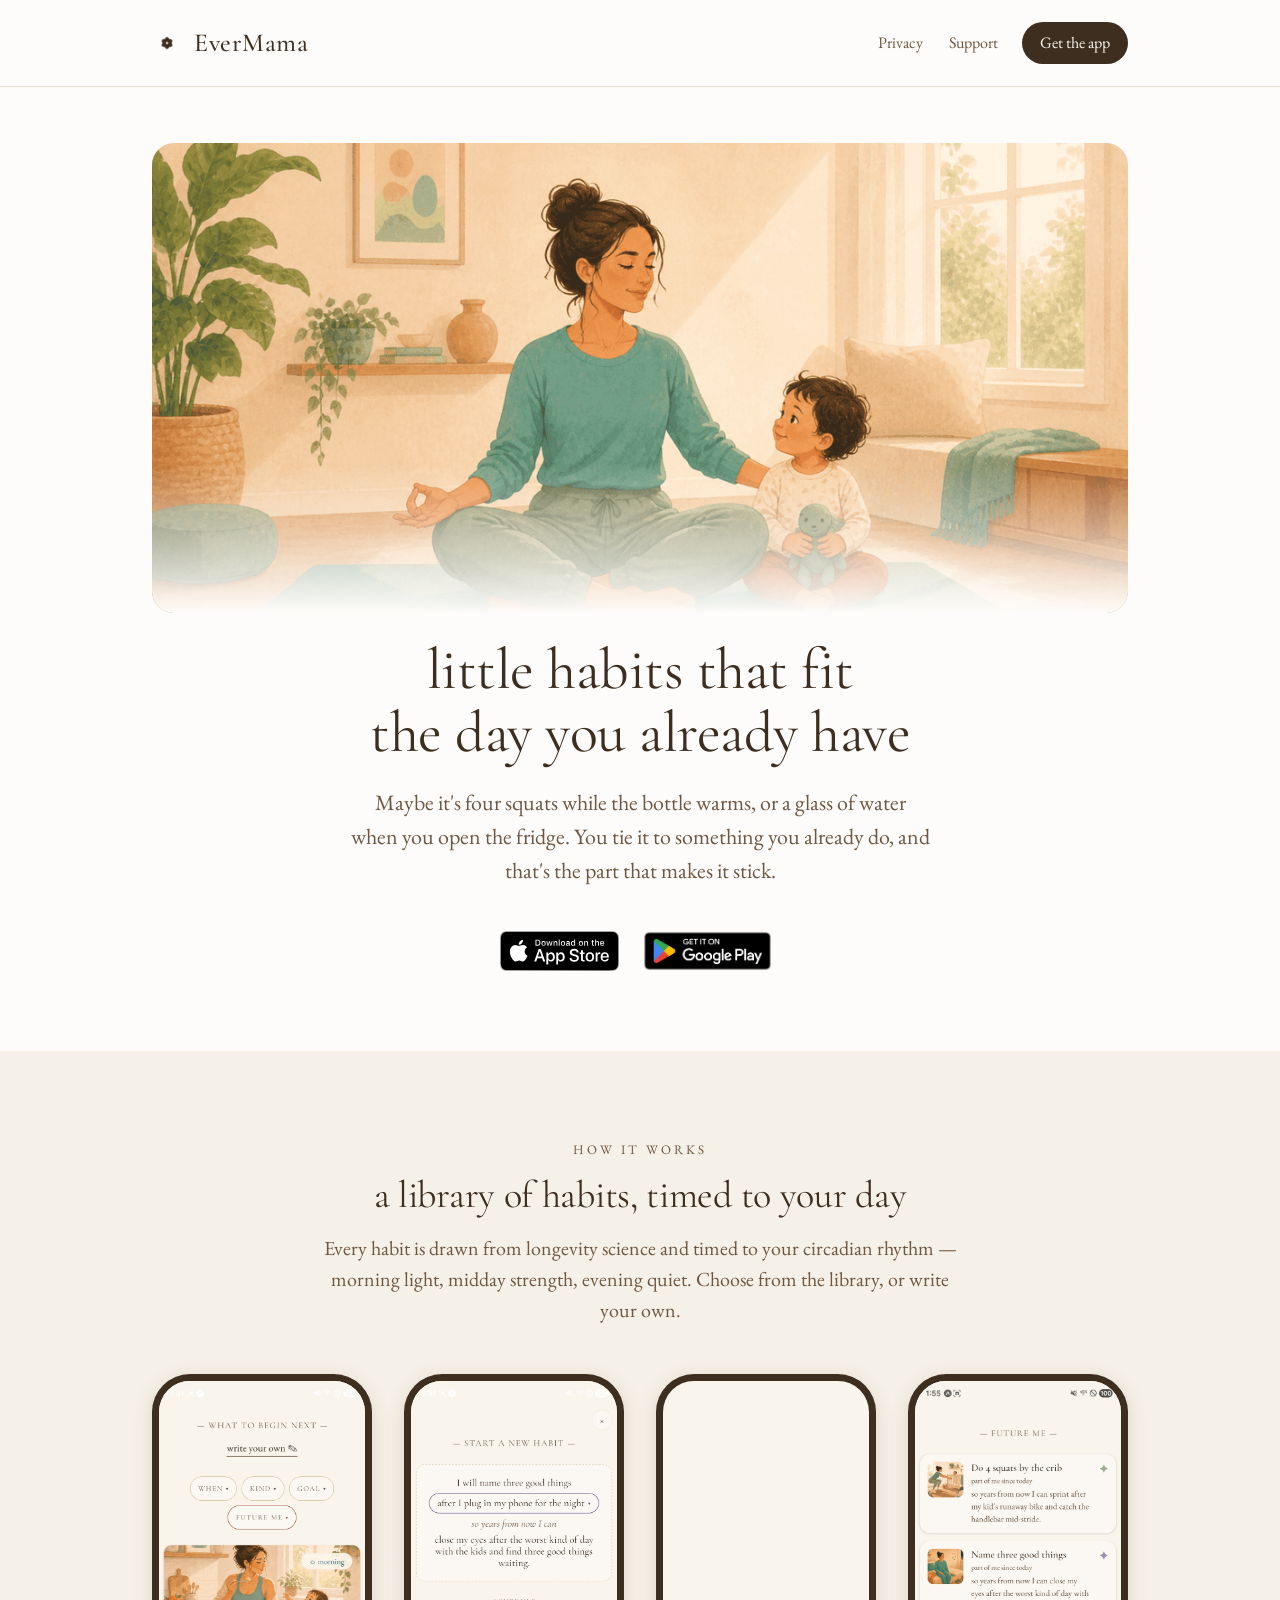
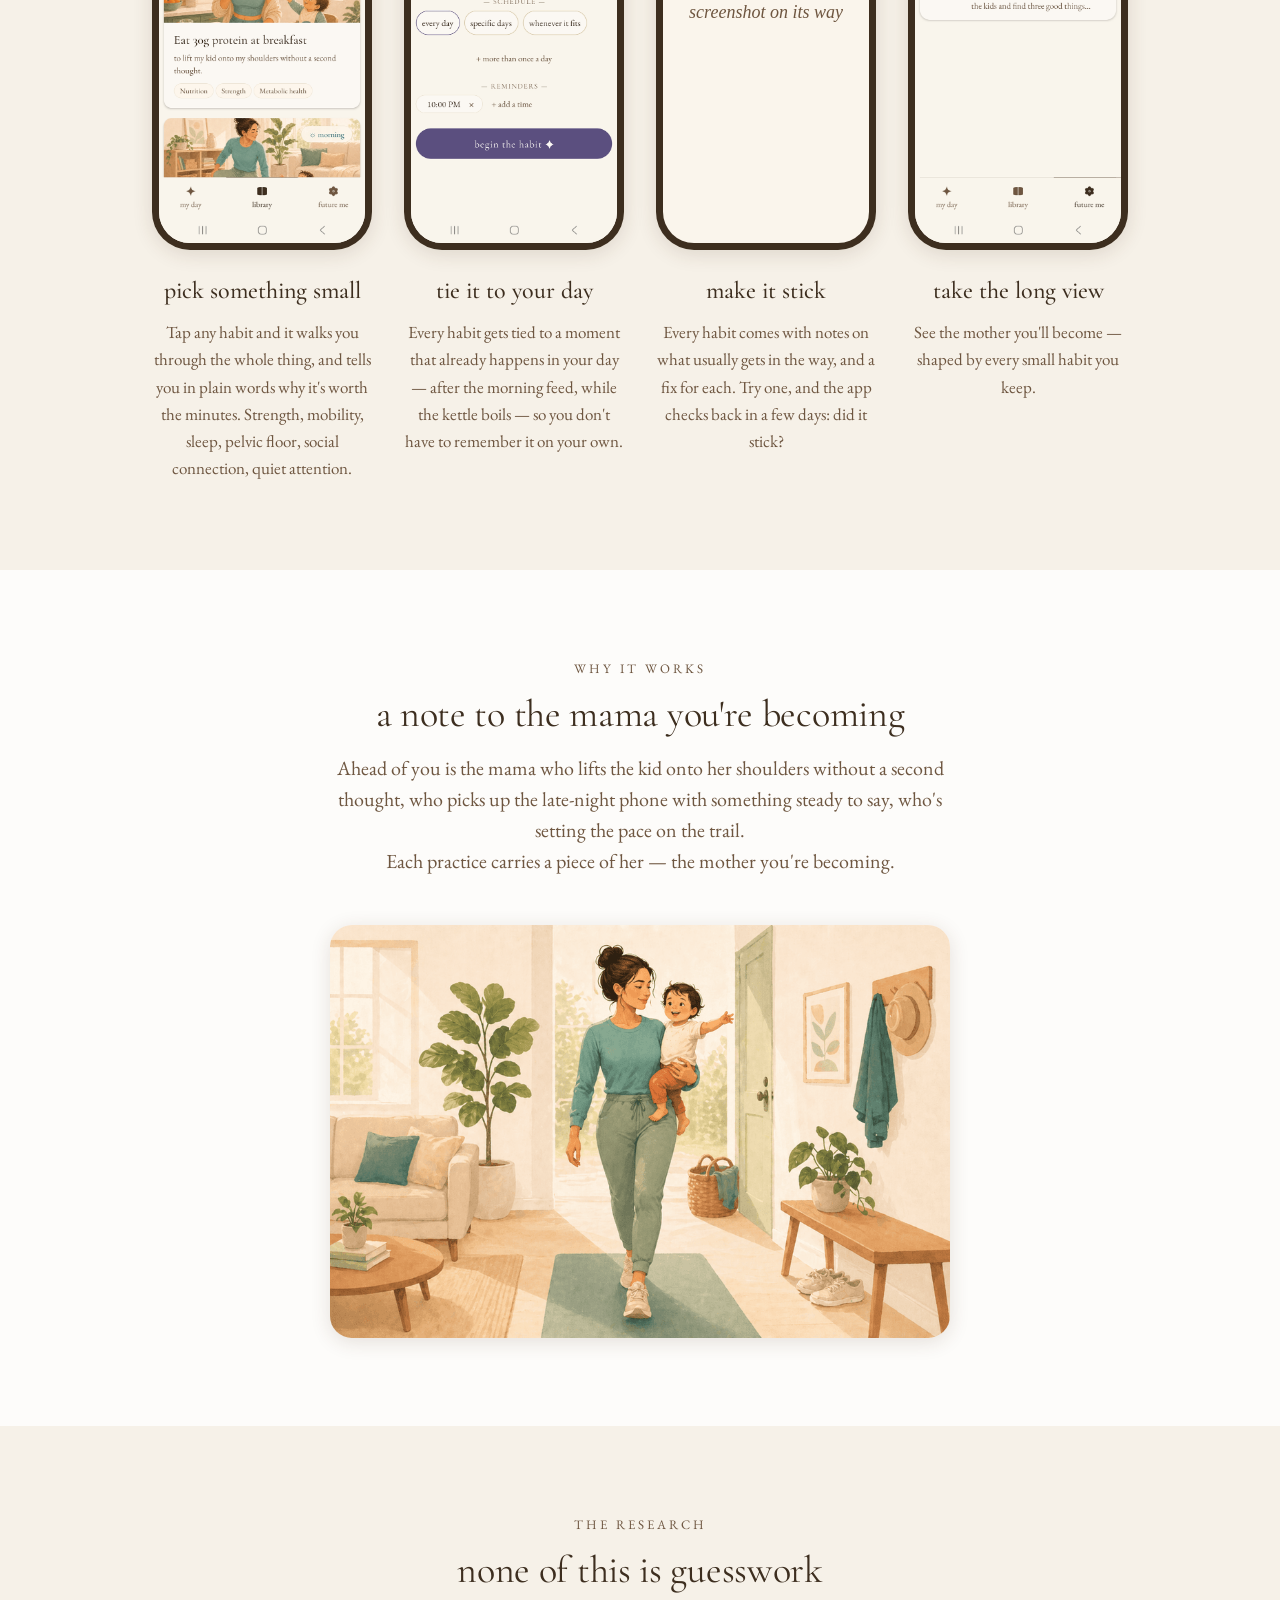
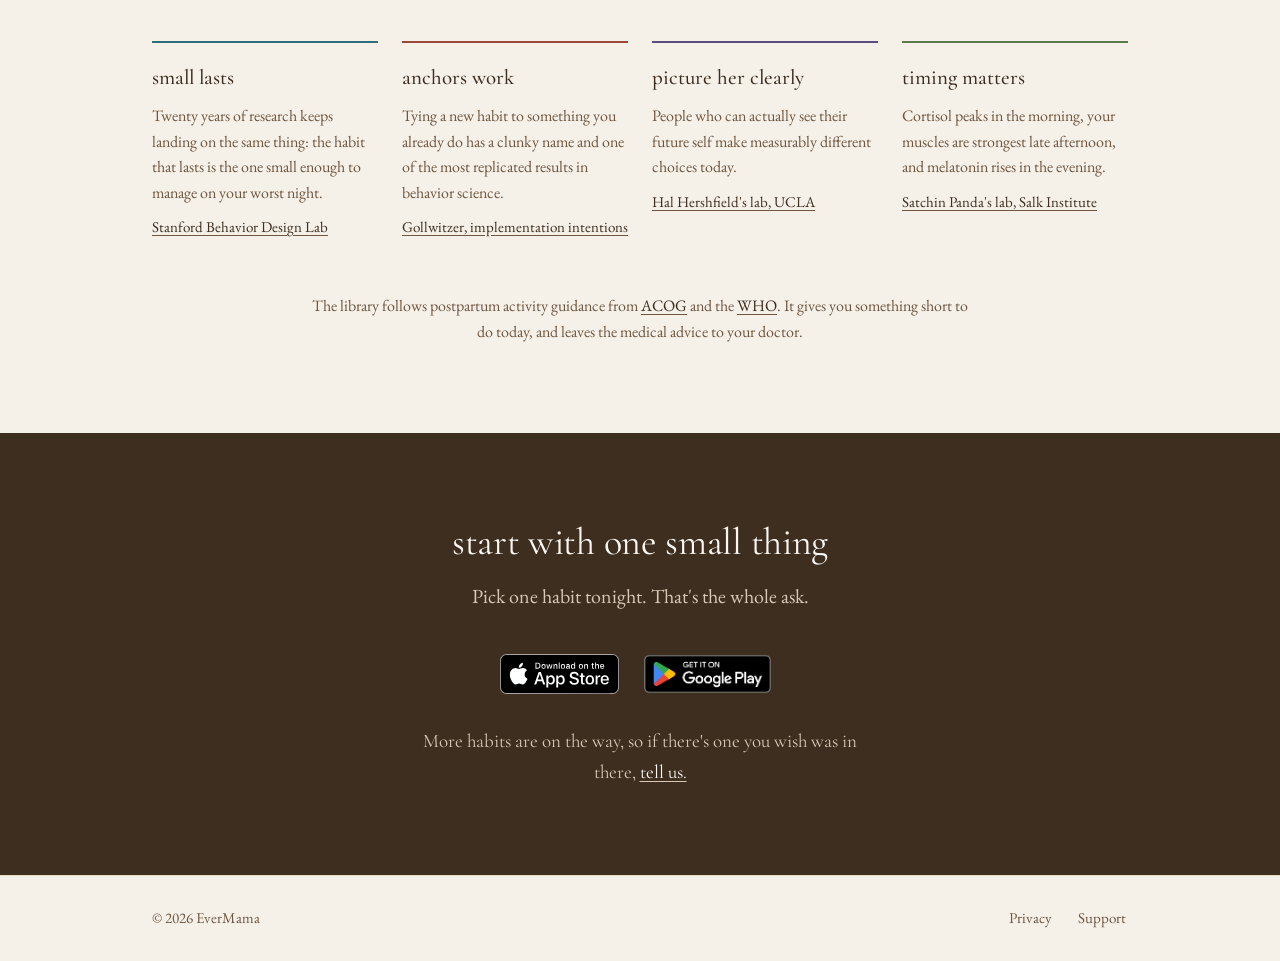
==== commit dd5ef72d: "Condense the landing page to five bands; merge the steps into the tour The numbered how-it-works ste" ====
--- a/index.html
+++ b/index.html
@@ -82,122 +82,13 @@
       <section class="band band--tint">
         <div class="wrap">
           <div class="section-head">
-            <span class="kicker">why mamas keep it</span>
-            <h2>we made it easy to keep</h2>
+            <span class="kicker">how it works</span>
+            <h2>a library of habits, timed to your day</h2>
             <p class="section-lede">
-              Four things you'll notice in the first minute.
+              Every habit is drawn from longevity science and timed to your
+              circadian rhythm — morning light, midday strength, evening
+              quiet. Choose from the library, or write your own.
             </p>
-          </div>
-          <div class="cards cards--4">
-            <div class="card">
-              <h3>open and go</h3>
-              <p>
-                There's no sign-up, no name to give, and no ten-minute quiz
-                before you start. You open the app and it works.
-              </p>
-            </div>
-            <div class="card">
-              <h3>short enough</h3>
-              <p>
-                Every habit in here fits a bad night, and two minutes counts
-                as a long one.
-              </p>
-            </div>
-            <div class="card">
-              <h3>timed to your body</h3>
-              <p>
-                Each habit sits in the part of the day your body is already
-                set up for it.
-              </p>
-            </div>
-            <div class="card">
-              <h3>it stays on your phone</h3>
-              <p>
-                Your habits live on your device, and you only sign in if you
-                want them to follow you to a new phone.
-              </p>
-            </div>
-          </div>
-        </div>
-      </section>
-
-      <section class="band">
-        <div class="wrap">
-          <div class="section-head">
-            <span class="kicker">how it works</span>
-            <h2>three steps, once</h2>
-          </div>
-          <div class="steps">
-            <div class="step">
-              <span class="num" aria-hidden="true">1</span>
-              <h3>pick something small</h3>
-              <p>
-                Four squats by the crib, ten pages of the book on your
-                nightstand, or ten minutes with your legs up the wall.
-              </p>
-            </div>
-            <div class="step">
-              <span class="num" aria-hidden="true">2</span>
-              <h3>tie it to your day</h3>
-              <p>
-                You'll forget a habit on a rough morning, but you'll
-                remember to put the kettle on. Pair the two and the kettle
-                does the remembering.
-              </p>
-            </div>
-            <div class="step">
-              <span class="num" aria-hidden="true">3</span>
-              <h3>hold to mark it done</h3>
-              <p>
-                Press the little ring for about a second and it fills. Then
-                a line comes up telling you who you're becoming.
-              </p>
-            </div>
-          </div>
-        </div>
-      </section>
-
-      <section class="band band--tint">
-        <div class="wrap">
-          <div class="split">
-            <div class="split-copy">
-              <span class="kicker">phone or wrist</span>
-              <h2>done in one tap</h2>
-              <p class="section-lede">
-                The reminder shows up carrying your habit and your future-me
-                line. Tap done right there, from your phone or from your
-                wrist. You never have to open the app.
-              </p>
-              <ul class="plain-list">
-                <li>If your hands are full, you can push it back half an hour from the same notification.</li>
-                <li>If you tapped it by accident, one ↺ puts it back, and a redo waits in case you change your mind again.</li>
-                <li>If a habit goes three days untouched, you get one message asking what's making it hard. Answer it or leave it, and either way it stays quiet for two weeks.</li>
-                <li>On a day with nothing scheduled, the screen just reads <em>a soft day</em>.</li>
-              </ul>
-            </div>
-            <div class="split-media">
-              <div class="phone">
-                <video
-                  src="/assets/video/evermama-preview-web.mp4"
-                  poster="/assets/video/evermama-preview-poster.jpg"
-                  autoplay
-                  muted
-                  loop
-                  playsinline
-                  preload="auto"
-                  aria-label="EverMama product tour — welcome screen, starter habits, your day grouped by your body's rhythm, the step-through habit sheet, the library, building a new habit, the all-done state, and the future-me room."
-                ></video>
-              </div>
-            </div>
-          </div>
-        </div>
-      </section>
-
-      <section class="band">
-        <div class="wrap">
-          <div class="section-head">
-            <span class="kicker">inside the app</span>
-            <h2>a library of habits, none of them long</h2>
           </div>
           <div class="tour">
             <figure class="tour-card">
@@ -209,10 +100,12 @@
                 />
               </div>
               <figcaption>
-                <div class="name">a growing library</div>
+                <div class="name">pick something small</div>
                 <div class="future">
                   Tap any habit and it walks you through the whole thing, and
                   tells you in plain words why it's worth the minutes.
+                  Strength, mobility, sleep, pelvic floor, social connection,
+                  quiet attention.
                 </div>
               </figcaption>
             </figure>
@@ -225,10 +118,26 @@
                 />
               </div>
               <figcaption>
-                <div class="name">anchored to your day</div>
+                <div class="name">tie it to your day</div>
                 <div class="future">
-                  Every habit gets tied to a moment that already happens, so
-                  the moment does the remembering for you.
+                  Every habit gets tied to a moment that already happens in
+                  your day — after the morning feed, while the kettle boils —
+                  so you don't have to remember it on your own.
+                </div>
+              </figcaption>
+            </figure>
+            <figure class="tour-card">
+              <div class="phone phone--placeholder">
+                <div class="phone-placeholder" aria-hidden="true">
+                  <span>screenshot on its way</span>
+                </div>
+              </div>
+              <figcaption>
+                <div class="name">make it stick</div>
+                <div class="future">
+                  Every habit comes with notes on what usually gets in the
+                  way, and a fix for each. Try one, and the app checks back
+                  in a few days: did it stick?
                 </div>
               </figcaption>
             </figure>
@@ -241,10 +150,10 @@
                 />
               </div>
               <figcaption>
-                <div class="name">the future-me room</div>
+                <div class="name">take the long view</div>
                 <div class="future">
-                  When a habit stops feeling like a habit, retire it. It moves
-                  in here and its reminders go quiet.
+                  See the mother you'll become — shaped by every small habit
+                  you keep.
                 </div>
               </figcaption>
             </figure>
@@ -252,62 +161,46 @@
         </div>
       </section>
 
-      <section class="band band--ink">
+      <section class="band">
         <div class="wrap">
           <div class="section-head">
-            <span class="kicker">the one number we keep</span>
-            <h2>miss a Tuesday, nothing breaks</h2>
+            <span class="kicker">why it works</span>
+            <h2>a note to the mama you're becoming</h2>
             <p class="section-lede">
-              We count days kept, and a missed Tuesday leaves that count
-              exactly where it was. Nothing turns red, and nothing lights up
-              at 11pm to tell you you've slipped.
+              Ahead of you is the mama who lifts the kid onto her shoulders
+              without a second thought, who picks up the late-night phone
+              with something steady to say, who's setting the pace on the
+              trail.
             </p>
-          </div>
-        </div>
-      </section>
-
-      <section class="band">
+            <p class="section-lede">
+              Each practice carries a piece of her — the mother you're
+              becoming.
+            </p>
+          </div>
+          <div class="note-scene">
+            <img
+              src="/assets/illustrations/becoming.png"
+              width="900"
+              height="600"
+              loading="lazy"
+              alt="A painted scene of a mother carrying her laughing toddler on one arm through a bright, sunlit hallway."
+            />
+          </div>
+        </div>
+      </section>
+
+      <section class="band band--tint">
         <div class="wrap">
           <div class="section-head">
-            <span class="kicker">tiny now, enormous later</span>
-            <h2>she's the reason it's worth the minutes</h2>
-            <p class="section-lede">
-              Every habit points at a version of you decades out — the one
-              who swings her growing kid up onto her shoulders without
-              thinking about it.
-            </p>
-          </div>
-          <div class="cards cards--2">
-            <div class="card">
-              <h3>you'll feel it this week</h3>
-              <p>
-                You won't wait decades to notice anything. Sleep usually
-                shifts inside the first week or two, and energy follows it.
-              </p>
-            </div>
-            <div class="card">
-              <h3>she gets a line of her own</h3>
-              <p>
-                You write it in your own words. It greets you every time you
-                keep the habit, and it rides along on every reminder.
-              </p>
-            </div>
-          </div>
-        </div>
-      </section>
-
-      <section class="band band--tint">
-        <div class="wrap">
-          <div class="section-head">
-            <span class="kicker">the receipts</span>
-            <h2>none of this is vibes</h2>
+            <span class="kicker">the research</span>
+            <h2>none of this is guesswork</h2>
           </div>
           <div class="cards cards--4">
             <div class="receipt">
-              <h3>small survives</h3>
+              <h3>small lasts</h3>
               <p>
                 Twenty years of research keeps landing on the same thing: the
-                habit that survives is the one small enough to manage on your
+                habit that lasts is the one small enough to manage on your
                 worst night.
               </p>
               <p class="source">
@@ -342,7 +235,7 @@
               <h3>timing matters</h3>
               <p>
                 Cortisol peaks in the morning, your muscles are strongest late
-                afternoon, and melatonin climbs once the light goes.
+                afternoon, and melatonin rises in the evening.
               </p>
               <p class="source">
                 <a href="https://www.salk.edu/scientist/satchidananda-panda/">Satchin
@@ -406,34 +299,6 @@
     </div>
 
     <script>
-      // Honor the OS Reduce Motion setting for the product preview video.
-      // The CSS @media (prefers-reduced-motion: reduce) block neutralizes
-      // every transition and keyframe animation on the page, but a
-      // <video> element ignores CSS animation suppression — its autoplay
-      // is governed by the element's own attributes. This pauses it on
-      // the poster frame so nothing loops in the background. Mirrors the
-      // app's Phase 7 runtime accessibility layer.
-      (function () {
-        var mq = window.matchMedia && window.matchMedia('(prefers-reduced-motion: reduce)');
-        if (!mq) return;
-        function apply() {
-          document.querySelectorAll('.split-media video').forEach(function (v) {
-            if (mq.matches) {
-              v.removeAttribute('autoplay');
-              v.pause();
-              v.currentTime = 0;
-            } else if (v.paused) {
-              v.play().catch(function () {});
-            }
-          });
-        }
-        apply();
-        if (mq.addEventListener) mq.addEventListener('change', apply);
-        else if (mq.addListener) mq.addListener(apply);
-      })();
-    </script>
-
-    <script>
       (function () {
         var box = document.getElementById('lightbox');
         var img = box.querySelector('img');
--- a/styles.css
+++ b/styles.css
@@ -235,8 +235,8 @@
    The page's new rhythm. Every section is a full-bleed band; alternating
    `--band` cream against the near-white page is what makes the page read
    as sectioned rather than as one scroll of prose. `.band--ink` is the
-   emphasis tone, spent on exactly two places (the anti-streak stance and
-   the closing CTA) so it keeps its weight. */
+   emphasis tone, spent on exactly one place (the closing CTA) so it
+   keeps its weight. */
 
 .band {
   padding: 88px 0;
@@ -424,12 +424,9 @@
   padding: 7px;
   box-shadow: var(--shadow-card);
   cursor: zoom-in;
-  /* Safari/iOS sometimes ignores border-radius on the inner <video>;
-     clipping at the frame guarantees the rounded screen. */
   overflow: hidden;
 }
-.phone img,
-.phone video {
+.phone img {
   display: block;
   width: 100%;
   height: 100%;
@@ -482,50 +479,6 @@
   margin: 0;
 }
 
-/* ---------- how it works ----------
-
-   Numbered steps. The numeral takes the app's time-window accents in
-   order (morning teal, afternoon rust, evening violet) so the site
-   carries the same color logic the app's day is grouped by. */
-
-.steps {
-  display: grid;
-  grid-template-columns: repeat(3, 1fr);
-  gap: 40px;
-}
-.step {
-  text-align: center;
-}
-.step .num {
-  display: block;
-  font-family: 'Cormorant Garamond', Garamond, serif;
-  font-size: 46px;
-  line-height: 1;
-  margin-bottom: 14px;
-}
-.step:nth-child(1) .num {
-  color: var(--morning);
-}
-.step:nth-child(2) .num {
-  color: var(--afternoon);
-}
-.step:nth-child(3) .num {
-  color: var(--evening);
-}
-.step h3 {
-  font-family: 'Cormorant Garamond', Garamond, serif;
-  font-size: 25px;
-  font-weight: 500;
-  margin: 0 0 10px;
-  color: var(--ink);
-}
-.step p {
-  color: var(--muted);
-  font-size: 17px;
-  line-height: 1.6;
-  margin: 0;
-}
-
 /* ---------- app tour ----------
 
    Three phone-framed screenshots. Per CLAUDE.md this is the layout that
@@ -535,8 +488,8 @@
 
 .tour {
   display: grid;
-  grid-template-columns: repeat(3, 1fr);
-  gap: 40px;
+  grid-template-columns: repeat(4, 1fr);
+  gap: 32px;
 }
 .tour-card {
   margin: 0;
@@ -563,55 +516,43 @@
   line-height: 1.6;
 }
 
-/* ---------- split section (copy beside the product video) ---------- */
-
-.split {
-  display: grid;
-  grid-template-columns: 1fr 300px;
-  gap: 64px;
+/* The "make it stick" card ships before its screenshot exists — a
+   recessed cream screen holds the slot until the capture lands. Swap
+   the .phone-placeholder div for an <img> when it does. */
+.phone--placeholder {
+  cursor: default;
+}
+.phone-placeholder {
+  height: 100%;
+  border-radius: 31px;
+  background: var(--recess);
+  display: flex;
   align-items: center;
-}
-.split-copy h2 {
-  margin-top: 0;
-}
-.split-copy .section-lede {
-  margin-bottom: 22px;
-}
-.split-media .phone {
-  max-width: 280px;
-  margin: 0 auto;
-  /* Carries a looping video, not a click-to-zoom screenshot — override
-     the default zoom-in cursor inherited from .phone. */
-  cursor: default;
-}
-
-/* A short list of plain statements under the split copy. The dash is a
-   list marker, so it is drawn as a pseudo-element rather than typed into
-   the content. */
-.plain-list {
-  list-style: none;
-  margin: 0;
-  padding: 0;
-}
-.plain-list li {
-  position: relative;
-  padding-left: 22px;
-  margin-bottom: 10px;
-  color: var(--muted);
-  font-size: 17px;
-  line-height: 1.6;
-}
-.plain-list li::before {
-  content: '';
-  position: absolute;
-  left: 0;
-  top: 0.72em;
-  width: 10px;
-  height: 1px;
-  background: var(--border);
-}
-.plain-list li:last-child {
-  margin-bottom: 0;
+  justify-content: center;
+}
+.phone-placeholder span {
+  font-family: 'Cormorant Garamond', Garamond, serif;
+  font-style: italic;
+  font-size: 18px;
+  color: var(--muted);
+}
+
+/* ---------- the note band's illustration ----------
+
+   Shown whole (900 × 600), not cropped to a strip — like every scene in
+   this set, the figures compose near the vertical middle, so a fixed-
+   height object-fit band would cut the mother's head off. */
+.note-scene {
+  max-width: 620px;
+  margin: 44px auto 0;
+  border-radius: 22px;
+  overflow: hidden;
+  box-shadow: var(--shadow-card);
+}
+.note-scene img {
+  display: block;
+  width: 100%;
+  height: auto;
 }
 
 /* ---------- receipts ----------
@@ -859,10 +800,9 @@
    Mirrors the app's Phase 7 runtime accessibility layer (commit 28f3517
    in evermama-habit-builder, docs/accessibility-audit.html §7). Visitors
    running the OS-level Reduce Motion setting get the same affordance
-   here: link/button color transitions collapse to instant, the lightbox
-   crossfade drops to a hard cut, and the product video pauses on its
-   poster frame so nothing autoplays. The visual default is unchanged for
-   everyone else. */
+   here: link/button color transitions collapse to instant and the
+   lightbox crossfade drops to a hard cut. The visual default is
+   unchanged for everyone else. */
 
 @media (prefers-reduced-motion: reduce) {
   *,
@@ -873,14 +813,6 @@
     transition-duration: 0.001ms !important;
     scroll-behavior: auto !important;
   }
-  /* Pause the autoplay product video. Safari respects this via the
-     `controls` paint, but the video element itself ignores CSS animation
-     suppression — the tiny inline script at the bottom of index.html
-     handles the actual `pause()` call. This rule is the CSS half: hide
-     the would-be loop indicator if controls ever surface. */
-  .split-media video {
-    animation-play-state: paused !important;
-  }
 }
 
 /* ---------- responsive ---------- */
@@ -892,14 +824,9 @@
   .cards--4 {
     grid-template-columns: repeat(2, 1fr);
   }
-  .split {
-    grid-template-columns: 1fr;
+  .tour {
+    grid-template-columns: repeat(2, 1fr);
     gap: 40px;
-    text-align: center;
-  }
-  .split-copy .plain-list {
-    display: inline-block;
-    text-align: left;
   }
   .hero h1 {
     font-size: 50px;
@@ -911,10 +838,6 @@
   .cards--2 {
     grid-template-columns: 1fr;
   }
-  .steps {
-    grid-template-columns: 1fr;
-    gap: 34px;
-  }
   .tour {
     grid-template-columns: 1fr;
     gap: 40px;
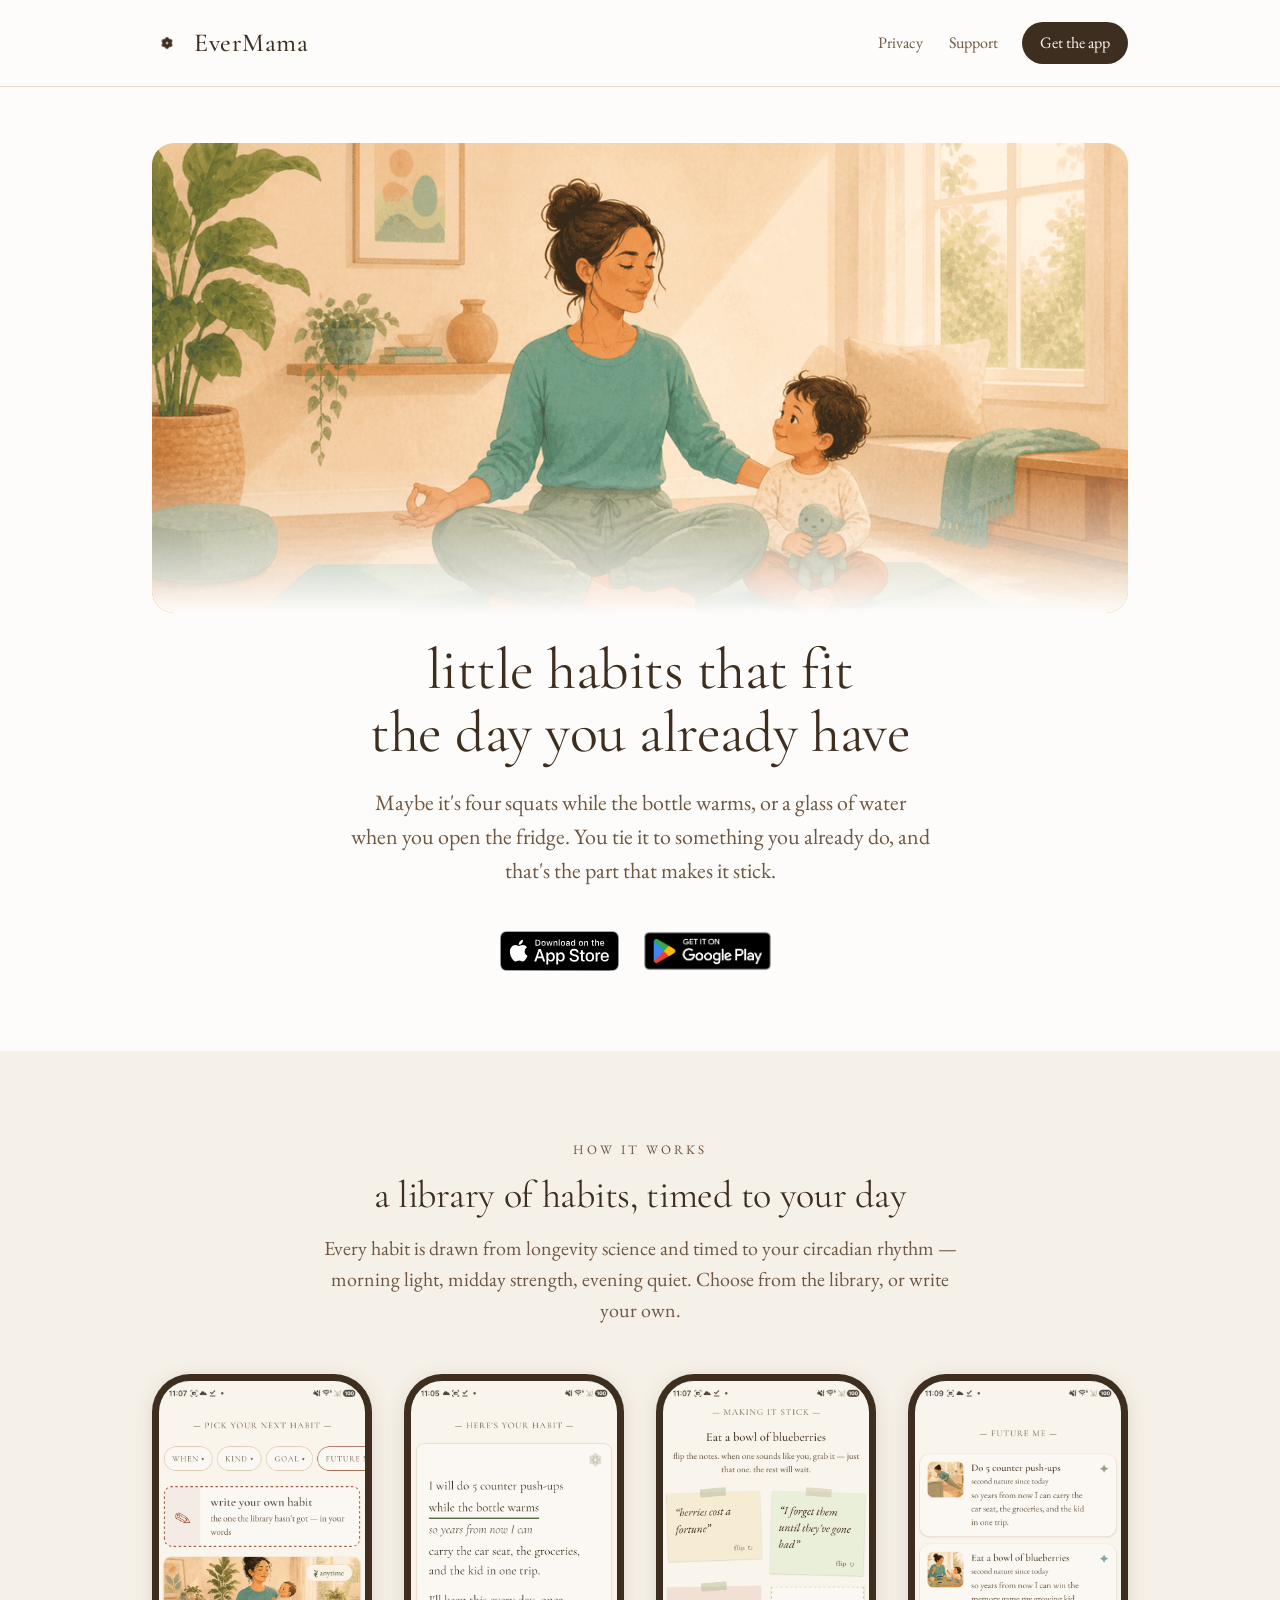
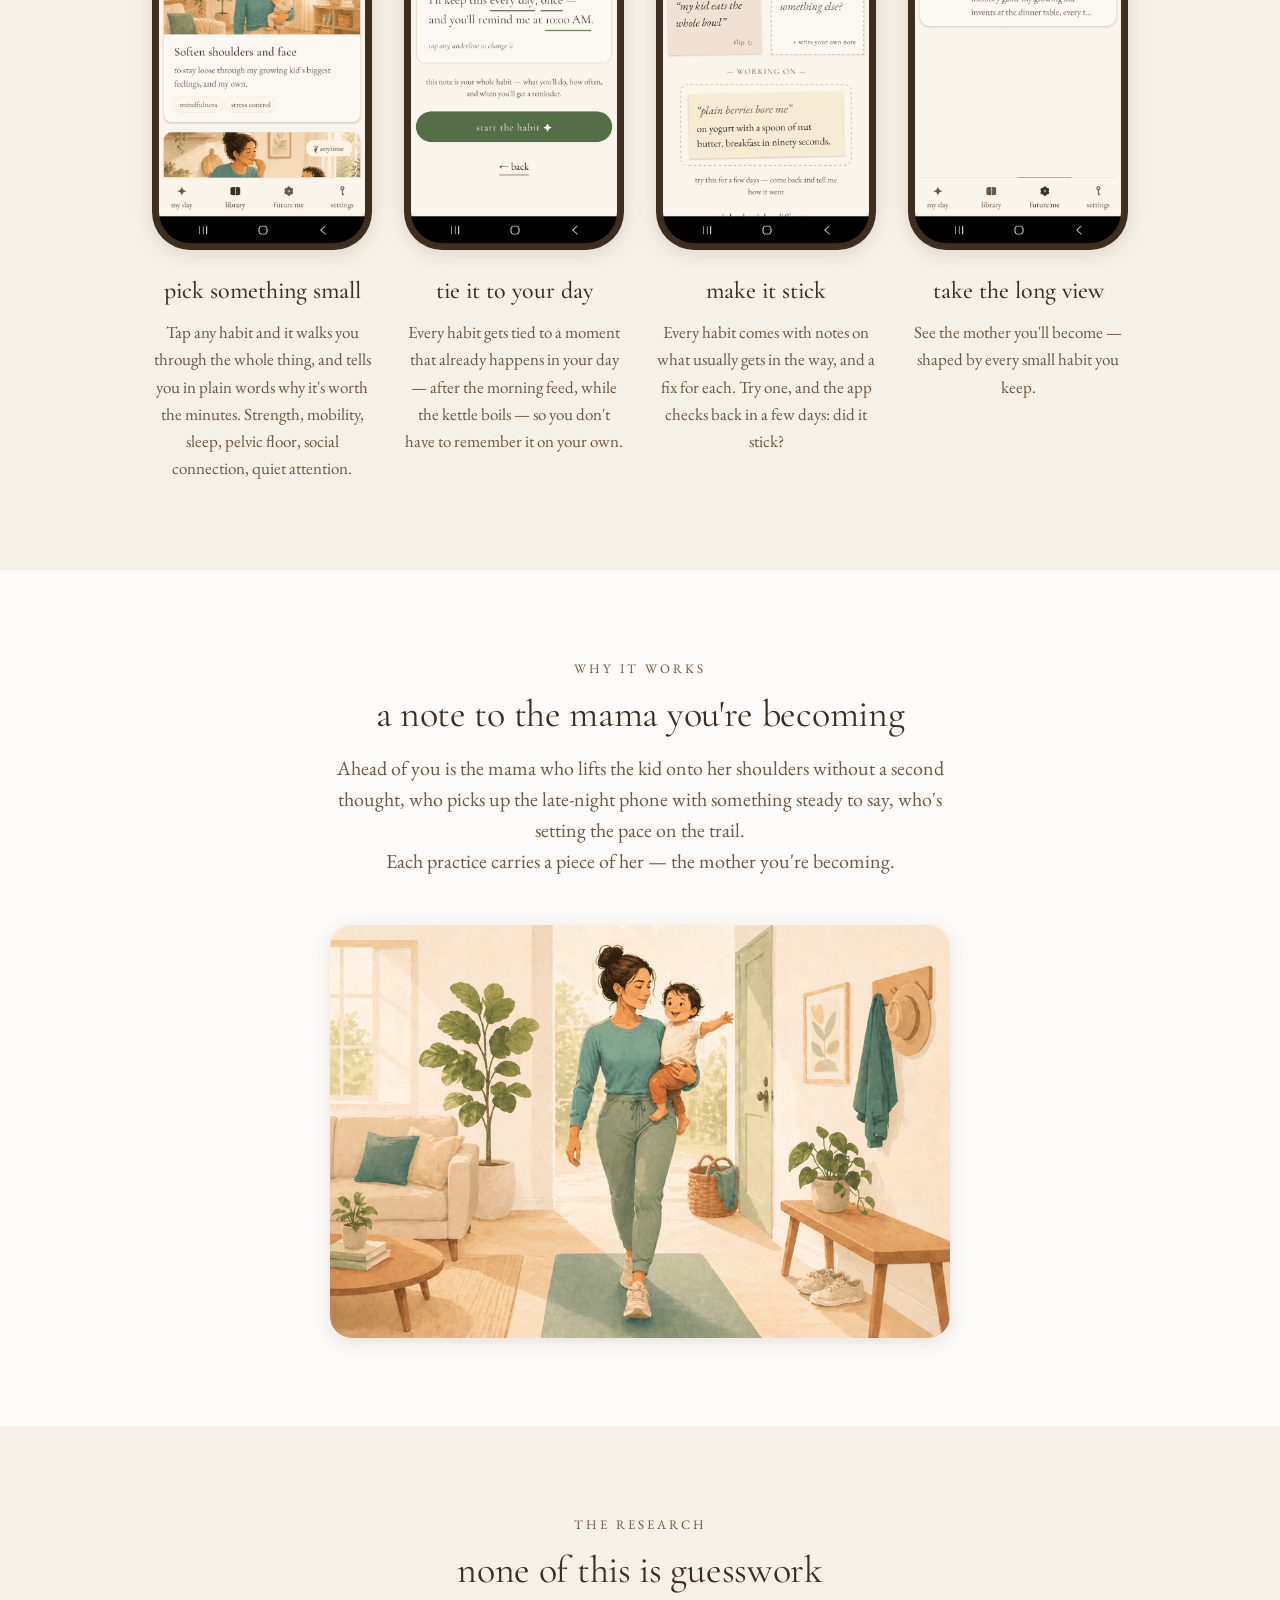
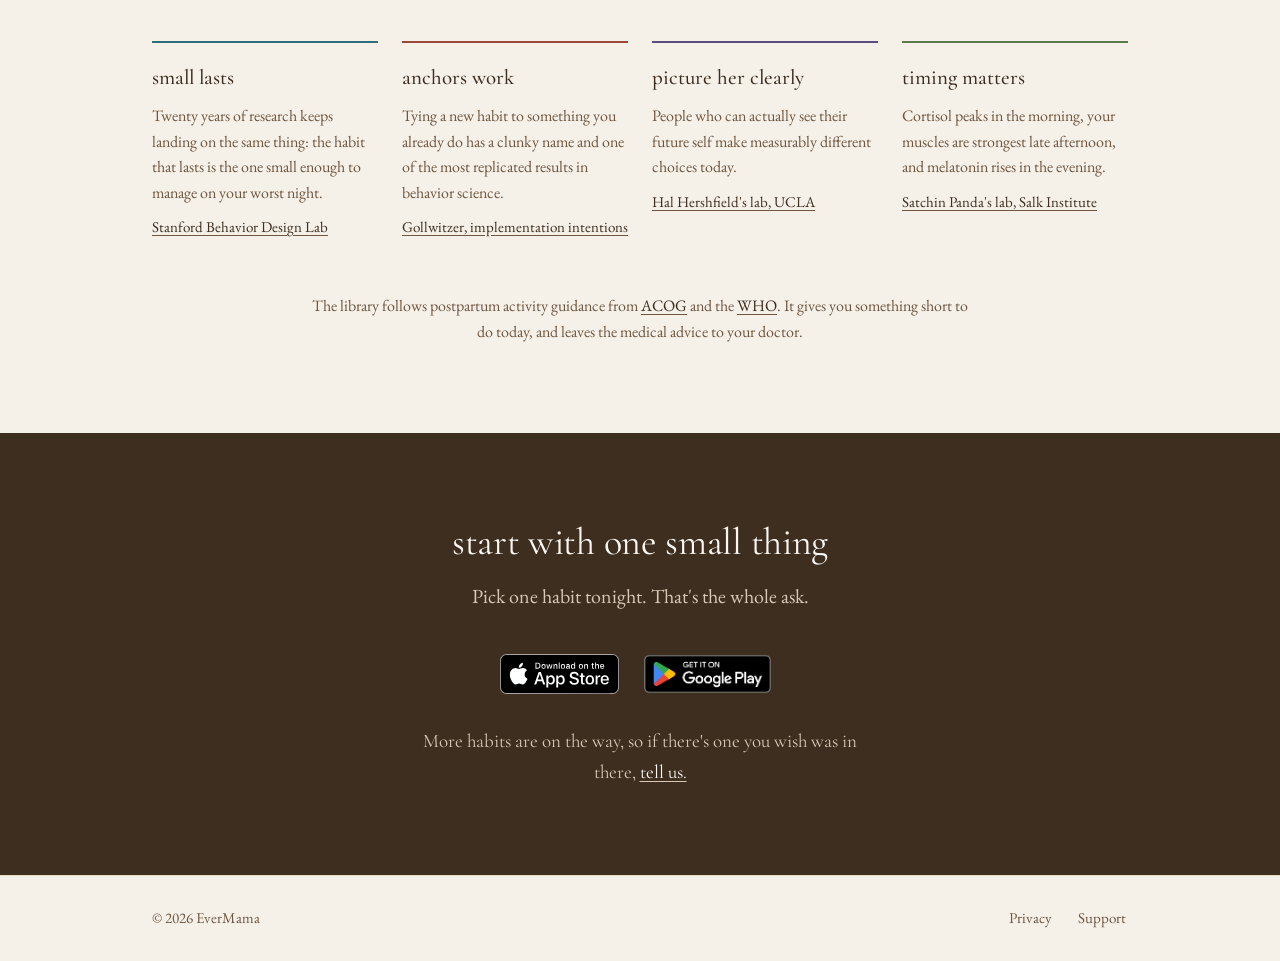
==== commit 09b6cc25: "Refresh tour screenshots from device captures; make-it-stick gets its shot All four tour PNGs re-res" ====
--- a/index.html
+++ b/index.html
@@ -6,7 +6,7 @@
     <title>EverMama — habits for mama life</title>
     <meta
       name="description"
-      content="A habit app for new mamas: pick something small, tie it to a moment that already happens in your day, and tap done from your phone or your wrist. No account, no streaks."
+      content="EverMama is a gentle habit-tracking app for new mothers: long-term wellness through small daily routines for strength, mobility, sleep, and mindfulness."
     />
     <link rel="icon" href="/assets/favicon.png" type="image/png" />
     <link rel="apple-touch-icon" href="/assets/icon.png" />
@@ -95,7 +95,7 @@
               <div class="phone">
                 <img
                   src="/assets/screenshots/05-library.png"
-                  alt="The library screen with when, kind, goal and future-me filters above a morning card for &lsquo;Eat 30g protein at breakfast.&rsquo;"
+                  alt="The library screen with when, kind, goal and future-me filters above an anytime card for &lsquo;Soften shoulders and face.&rsquo;"
                   loading="lazy"
                 />
               </div>
@@ -113,7 +113,7 @@
               <div class="phone">
                 <img
                   src="/assets/screenshots/06-build.png"
-                  alt="The new-habit screen pairing &lsquo;I will name three good things&rsquo; with an anchor, &lsquo;after I plug in my phone for the night.&rsquo;"
+                  alt="The habit note reading &lsquo;I will do 5 counter push-ups while the bottle warms,&rsquo; anchor, schedule and reminder underlined for changing."
                   loading="lazy"
                 />
               </div>
@@ -127,10 +127,12 @@
               </figcaption>
             </figure>
             <figure class="tour-card">
-              <div class="phone phone--placeholder">
-                <div class="phone-placeholder" aria-hidden="true">
-                  <span>screenshot on its way</span>
-                </div>
+              <div class="phone">
+                <img
+                  src="/assets/screenshots/07-make-it-stick.png"
+                  alt="The making-it-stick screen for &lsquo;Eat a bowl of blueberries&rsquo;: flippable notes like &lsquo;berries cost a fortune,&rsquo; with a fix pinned under &lsquo;working on.&rsquo;"
+                  loading="lazy"
+                />
               </div>
               <figcaption>
                 <div class="name">make it stick</div>
@@ -145,7 +147,7 @@
               <div class="phone">
                 <img
                   src="/assets/screenshots/08-future-me.png"
-                  alt="The Future Me screen listing &lsquo;Do 4 squats by the crib&rsquo; and &lsquo;Name three good things&rsquo; with the mother they are shaping."
+                  alt="The Future Me screen listing &lsquo;Do 5 counter push-ups&rsquo; and &lsquo;Eat a bowl of blueberries&rsquo; with the mother they are shaping."
                   loading="lazy"
                 />
               </div>
--- a/styles.css
+++ b/styles.css
@@ -516,27 +516,6 @@
   line-height: 1.6;
 }
 
-/* The "make it stick" card ships before its screenshot exists — a
-   recessed cream screen holds the slot until the capture lands. Swap
-   the .phone-placeholder div for an <img> when it does. */
-.phone--placeholder {
-  cursor: default;
-}
-.phone-placeholder {
-  height: 100%;
-  border-radius: 31px;
-  background: var(--recess);
-  display: flex;
-  align-items: center;
-  justify-content: center;
-}
-.phone-placeholder span {
-  font-family: 'Cormorant Garamond', Garamond, serif;
-  font-style: italic;
-  font-size: 18px;
-  color: var(--muted);
-}
-
 /* ---------- the note band's illustration ----------
 
    Shown whole (900 × 600), not cropped to a strip — like every scene in
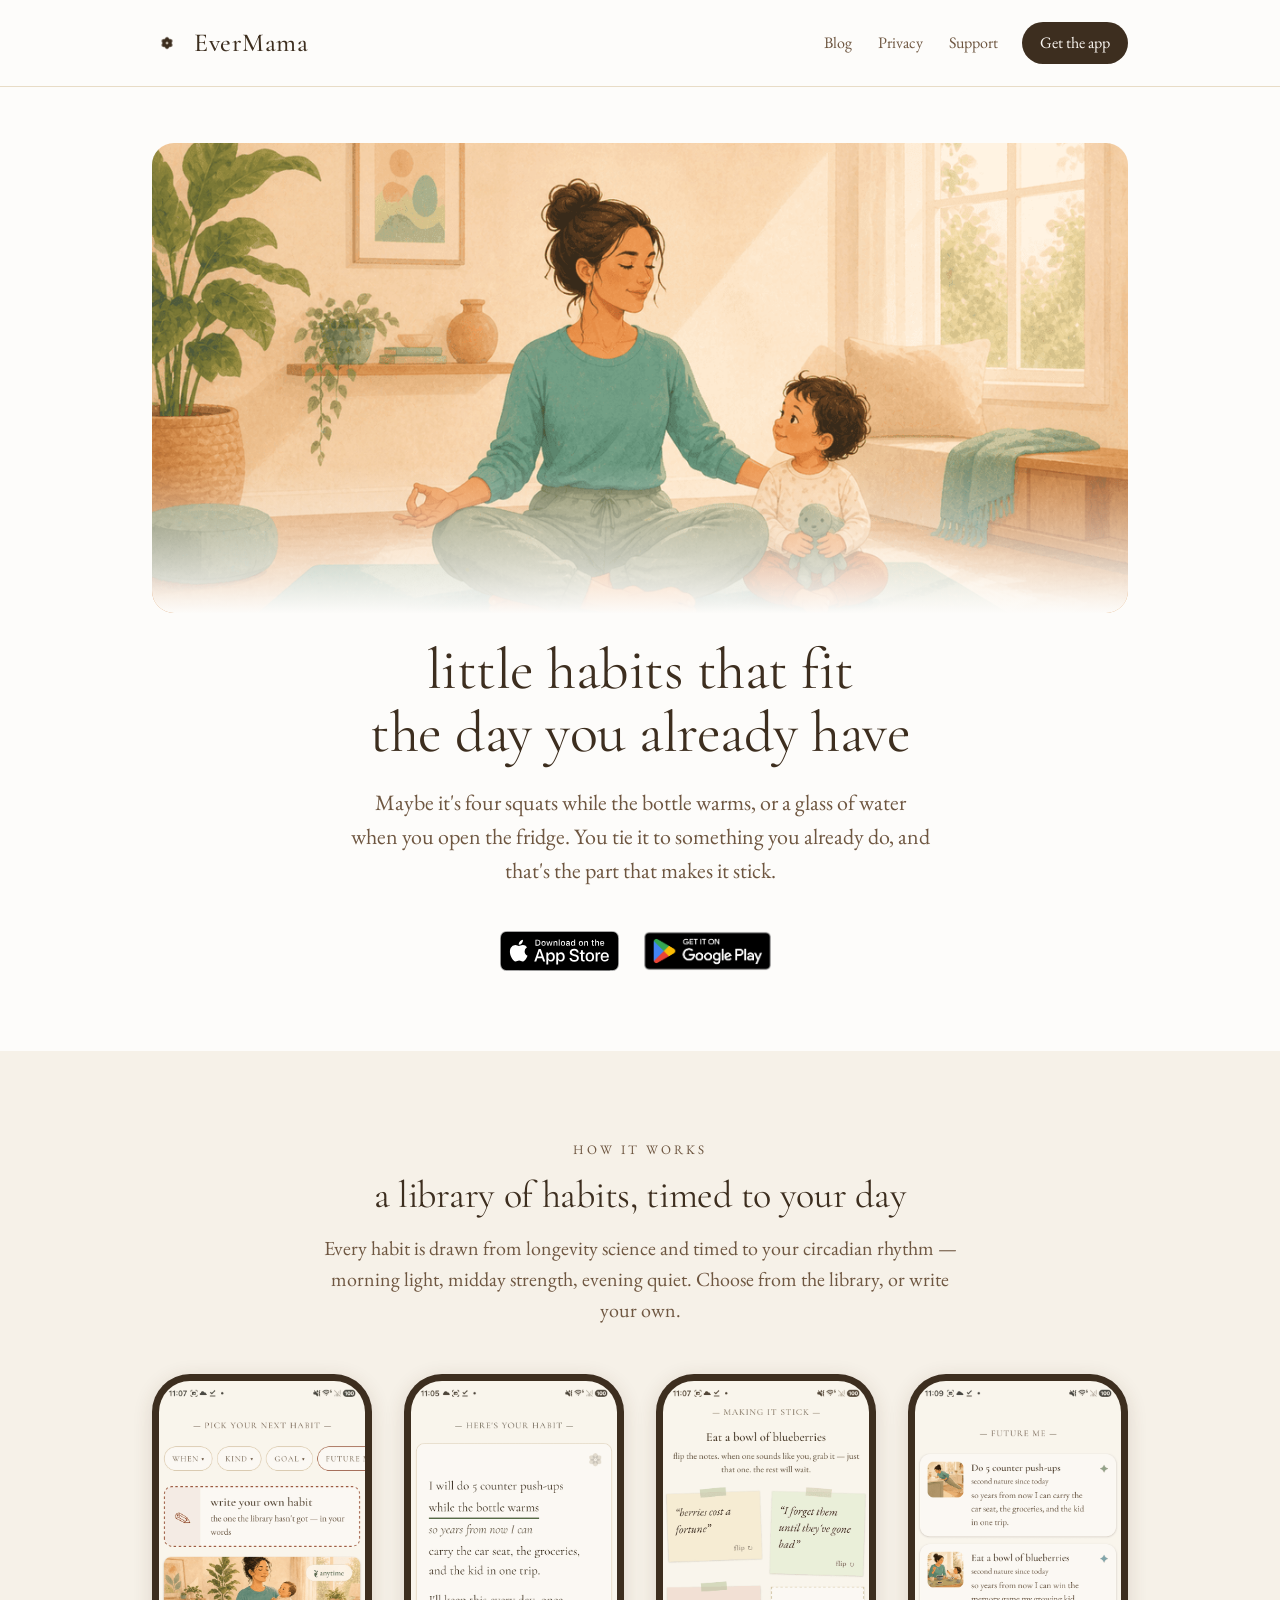
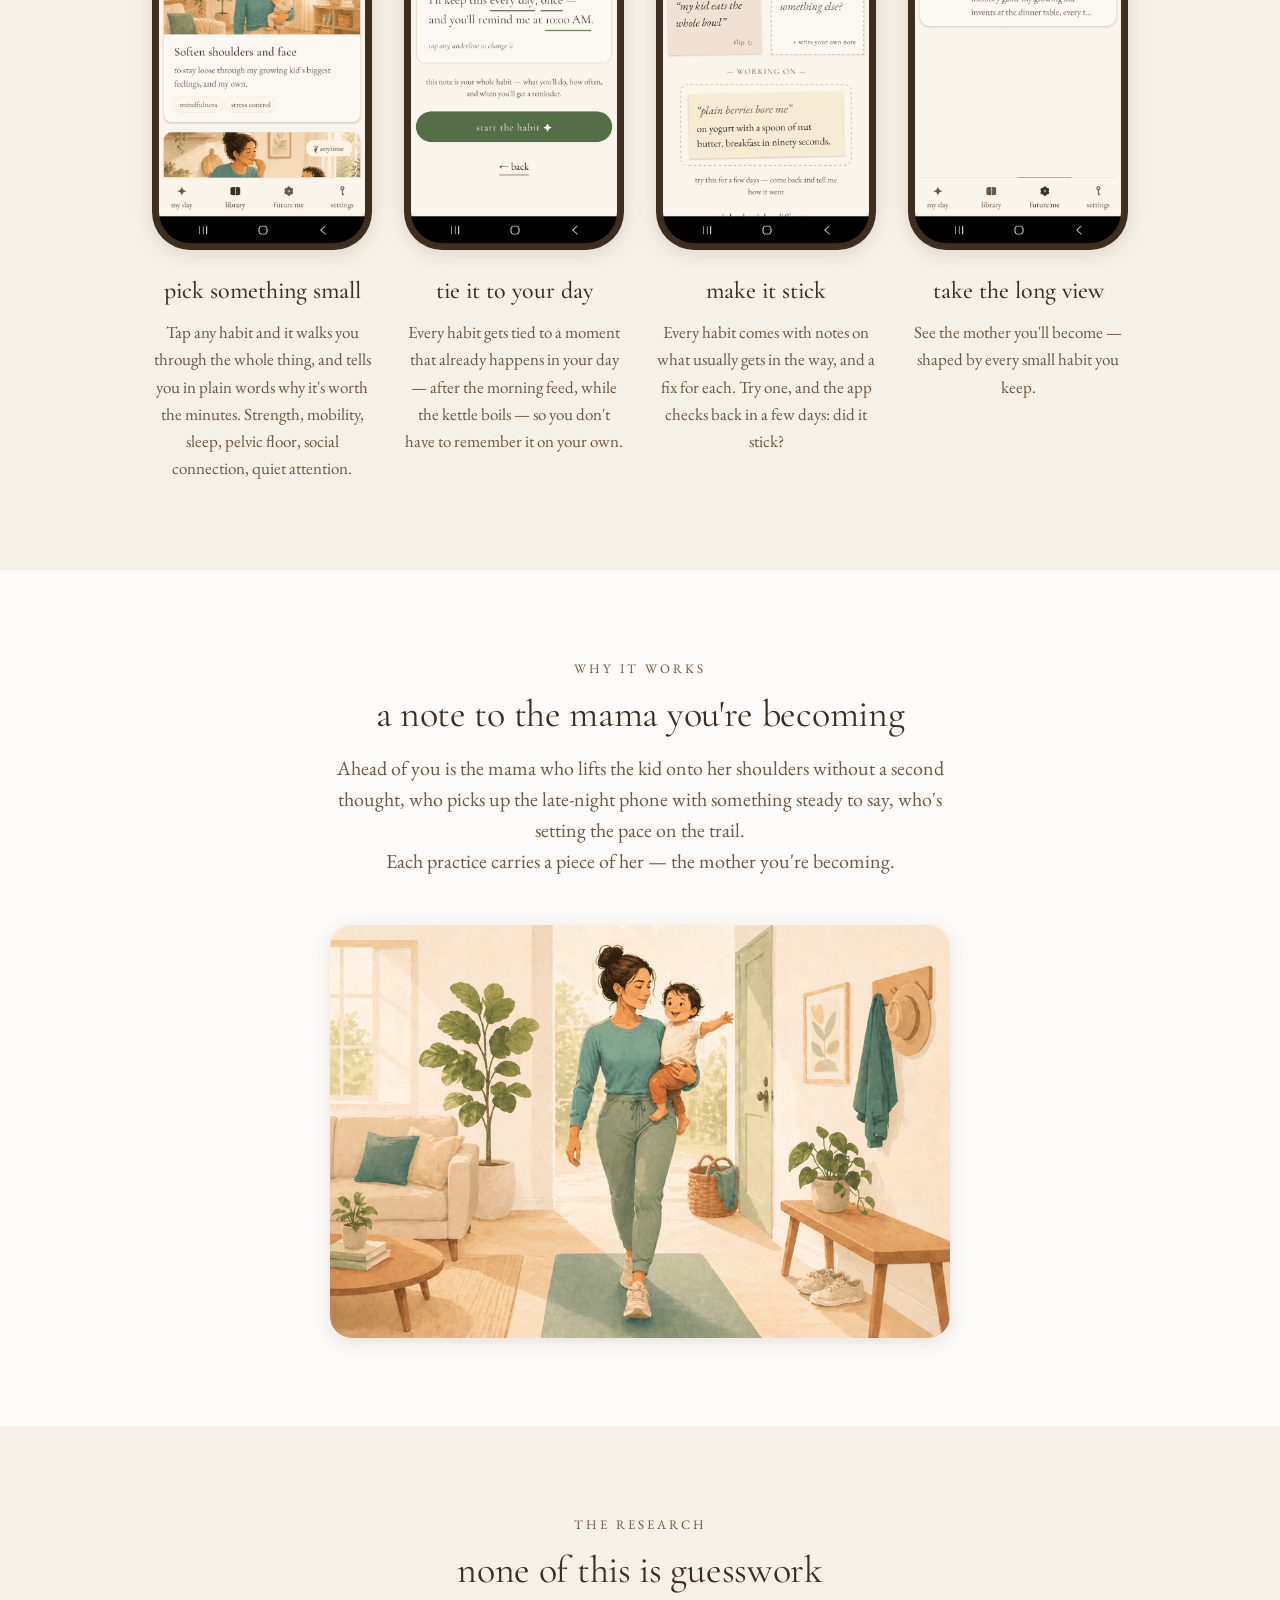
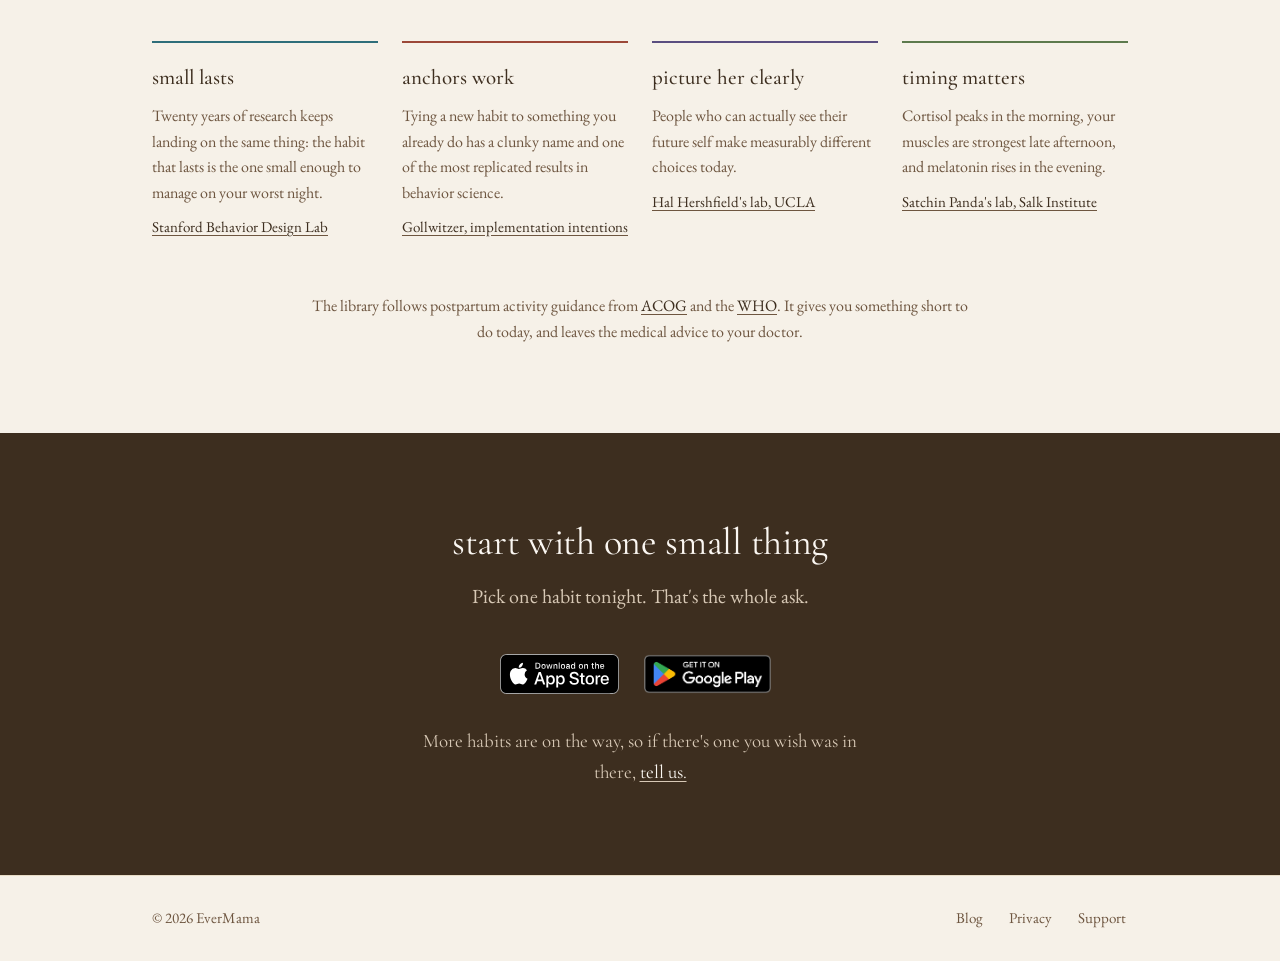
==== commit 4d95422d: "Add a blog with the founder's story as its first post blog/ is a hand-maintained static section: ind" ====
--- a/index.html
+++ b/index.html
@@ -36,6 +36,7 @@
           EverMama
         </a>
         <nav>
+          <a href="/blog/">Blog</a>
           <a href="/privacy.html">Privacy</a>
           <a href="/support.html">Support</a>
           <a href="/#get" class="nav-cta">Get the app</a>
@@ -289,6 +290,7 @@
       <div class="wrap">
         <div>© 2026 EverMama</div>
         <nav>
+          <a href="/blog/">Blog</a>
           <a href="/privacy.html">Privacy</a>
           <a href="/support.html">Support</a>
         </nav>
--- a/styles.css
+++ b/styles.css
@@ -860,3 +860,103 @@
     gap: 10px;
   }
 }
+
+/* The one-row header needs ~444px (wordmark 156 + nav 244 + side padding),
+   so on phones it can't fit however much the gaps shrink. Stack it:
+   wordmark above, nav row below, both centered. */
+@media (max-width: 480px) {
+  header.site .wrap {
+    flex-direction: column;
+    gap: 14px;
+    padding-top: 18px;
+    padding-bottom: 18px;
+  }
+}
+
+/* ---------- blog ----------
+
+   Two pages share the doc column: `/blog/` (the index) and each post.
+   The index is a hand-maintained list — add a `.post-card` at the top of
+   the list when a post ships; newest first. Each post is a copy of
+   `blog/_template.html` with the slots filled in. No build step, same as
+   the rest of the site. */
+
+.post-list {
+  list-style: none;
+  padding: 0;
+  margin: 36px 0 0;
+}
+.post-card {
+  border-top: 1px solid var(--border-soft);
+  padding: 30px 0;
+}
+.post-card:last-child {
+  border-bottom: 1px solid var(--border-soft);
+}
+.post-card .kicker {
+  margin-bottom: 8px;
+}
+.post-card h2 {
+  font-size: 30px;
+  margin: 0 0 10px;
+}
+.post-card h2 a {
+  text-decoration: none;
+}
+.post-card h2 a:hover {
+  color: var(--terracotta);
+}
+.post-card p {
+  color: var(--muted);
+  font-size: 18px;
+  margin: 0;
+}
+
+/* Article: a dateline above the title, and a slightly wider leading for
+   long-form reading than the legal pages use. */
+.post .kicker {
+  margin-bottom: 10px;
+}
+.post h1 {
+  margin-bottom: 28px;
+  padding-bottom: 28px;
+  border-bottom: 1px solid var(--border-soft);
+}
+.post .dek {
+  font-family: 'Cormorant Garamond', Garamond, serif;
+  font-size: 23px;
+  line-height: 1.4;
+  color: var(--muted);
+  margin: -14px 0 36px;
+}
+.post-body strong {
+  font-weight: 500;
+  color: var(--ink);
+}
+.post-body p {
+  font-size: 19px;
+  line-height: 1.7;
+  margin: 0 0 1.2em;
+}
+.post-body h2 {
+  margin-top: 48px;
+}
+.post-body blockquote {
+  font-family: 'Cormorant Garamond', Garamond, serif;
+  font-size: 26px;
+  line-height: 1.35;
+  color: var(--ink);
+  margin: 40px 0;
+  padding-left: 22px;
+  border-left: 2px solid var(--terracotta);
+}
+.post-foot {
+  margin-top: 52px;
+  padding-top: 28px;
+  border-top: 1px solid var(--border-soft);
+  color: var(--muted);
+  font-size: 17px;
+}
+.post-foot p {
+  margin: 0 0 10px;
+}
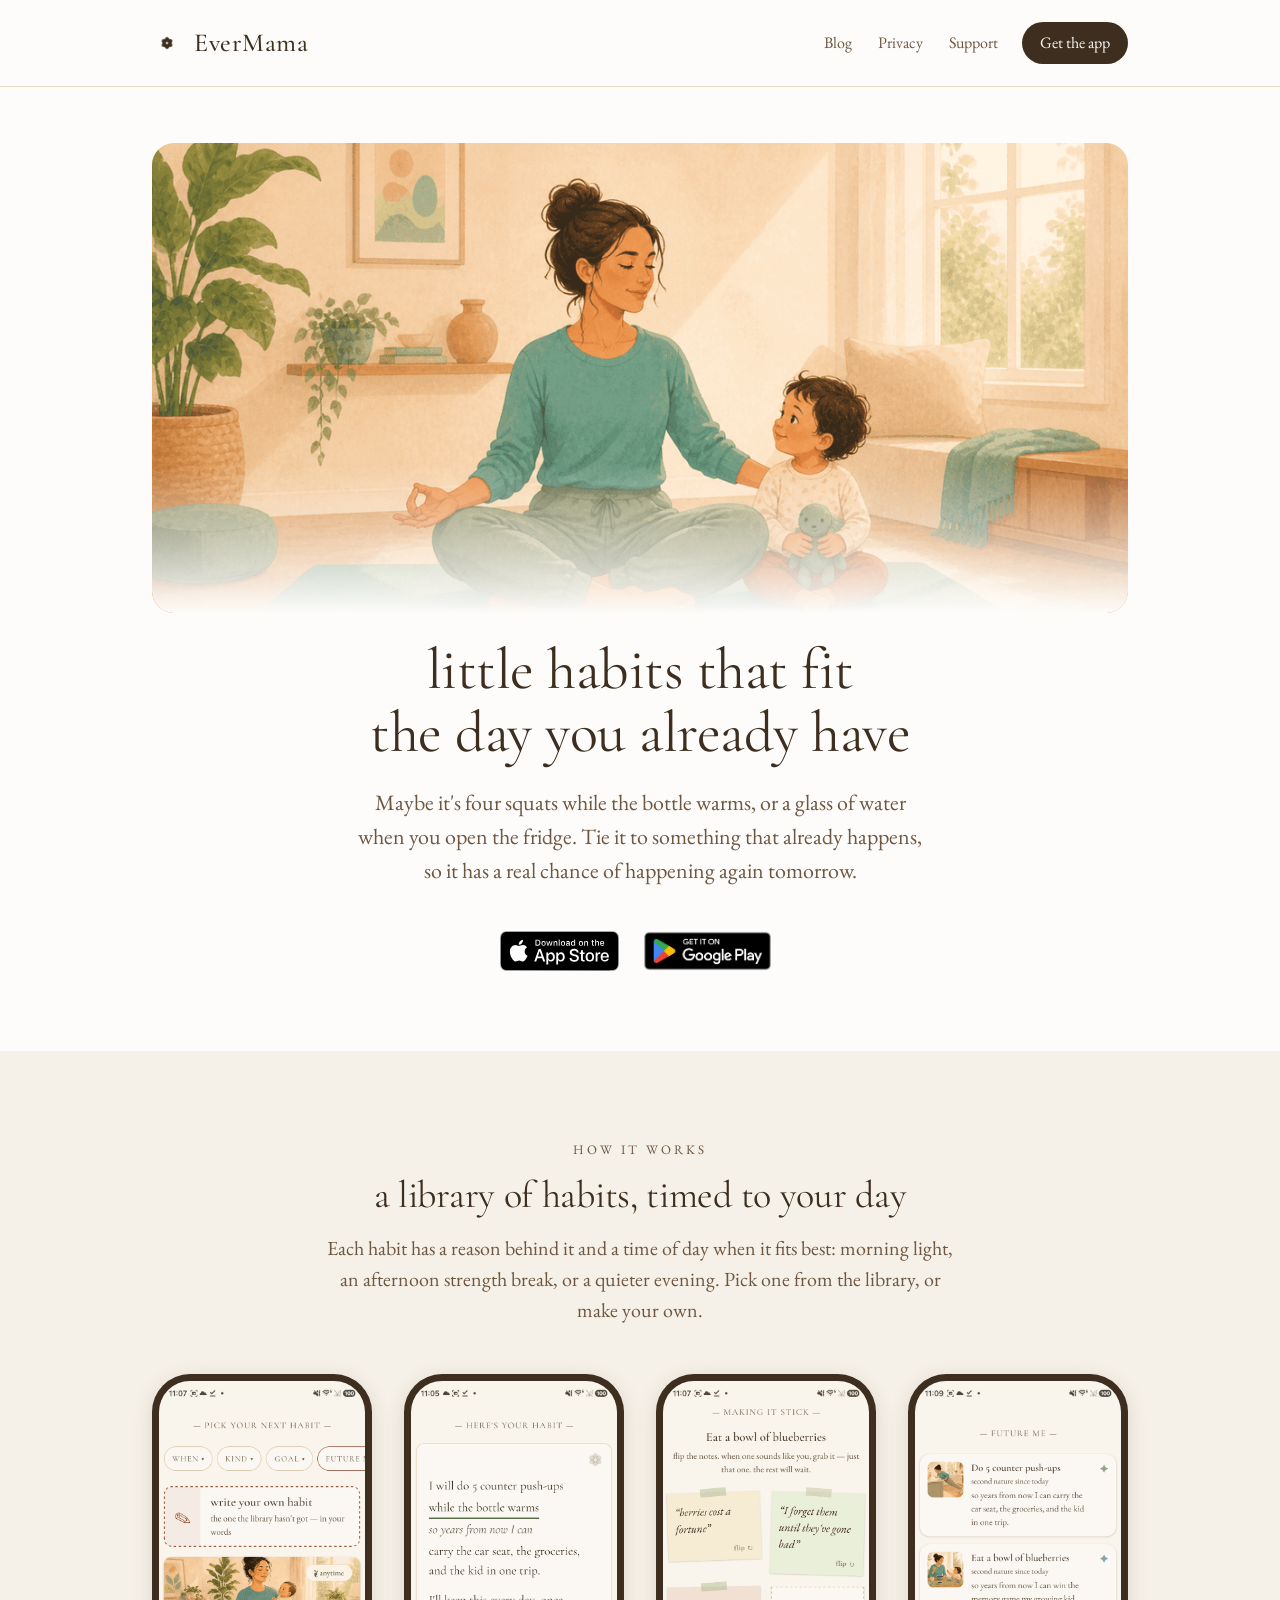
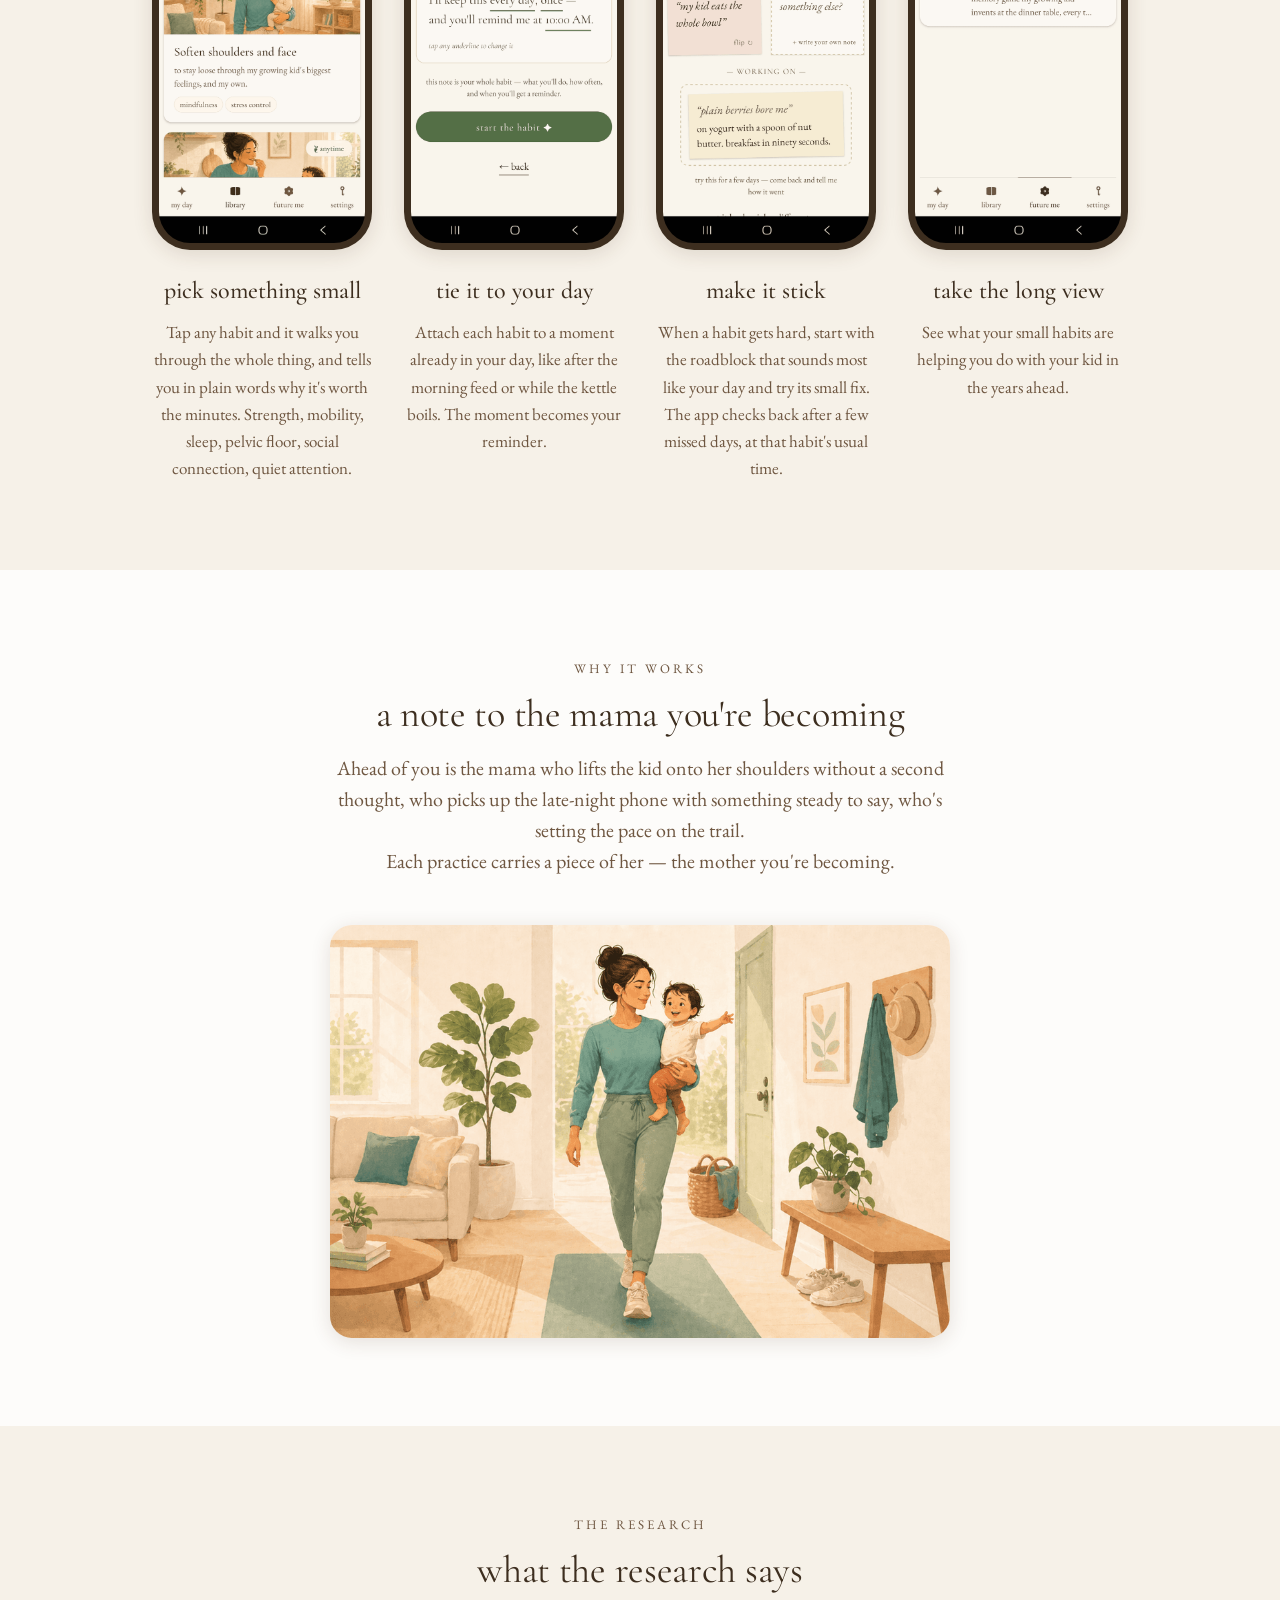
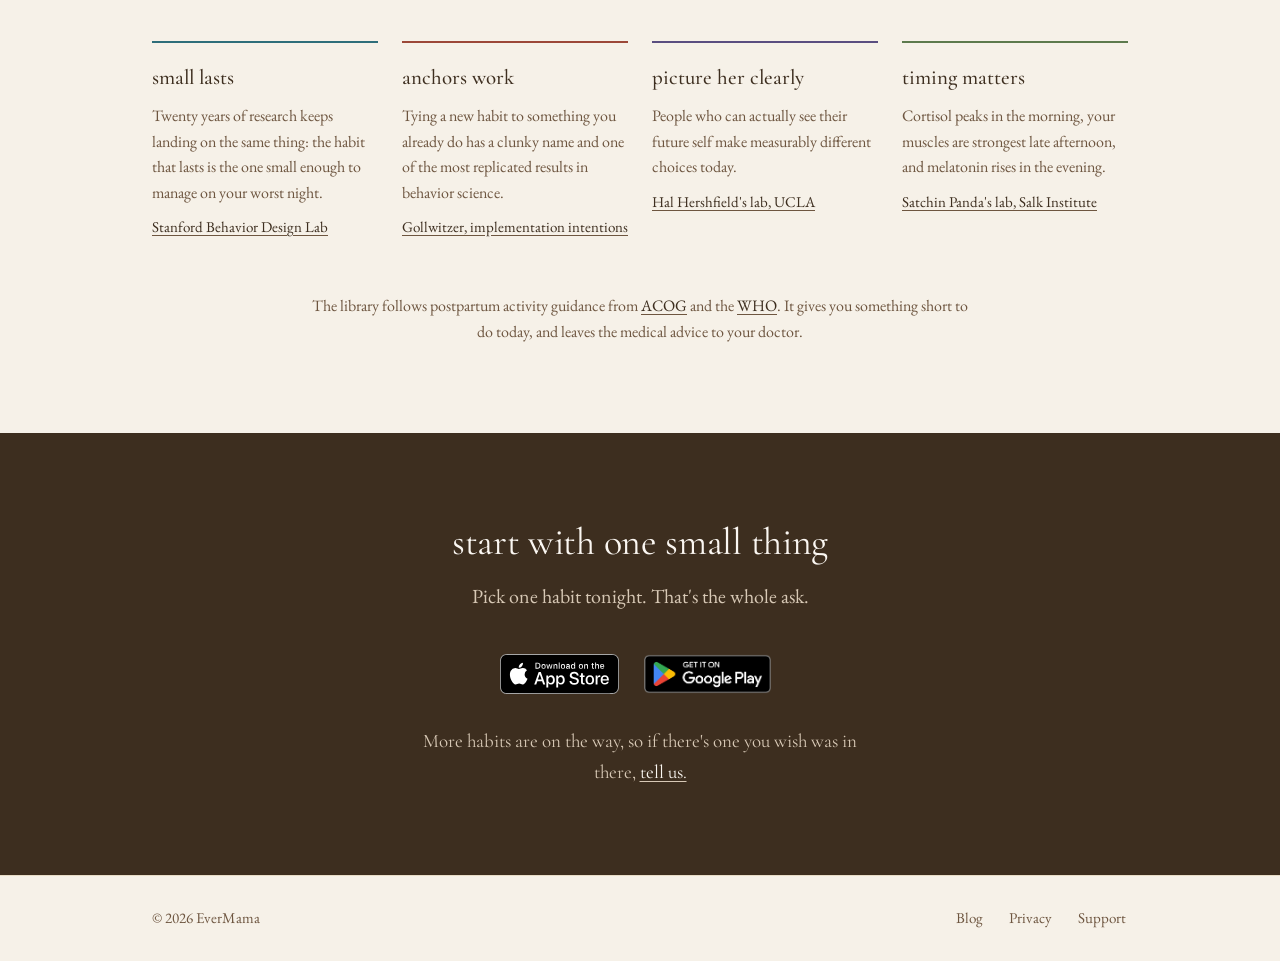
==== commit 0529edd3: "Refine homepage and blog copy" ====
--- a/index.html
+++ b/index.html
@@ -58,8 +58,8 @@
           <h1>little habits that fit<br />the day you already have</h1>
           <p class="lede">
             Maybe it's four squats while the bottle warms, or a glass of
-            water when you open the fridge. You tie it to something you
-            already do, and that's the part that makes it stick.
+            water when you open the fridge. Tie it to something that already
+            happens, so it has a real chance of happening again tomorrow.
           </p>
           <p class="badges">
             <a
@@ -86,9 +86,9 @@
             <span class="kicker">how it works</span>
             <h2>a library of habits, timed to your day</h2>
             <p class="section-lede">
-              Every habit is drawn from longevity science and timed to your
-              circadian rhythm — morning light, midday strength, evening
-              quiet. Choose from the library, or write your own.
+              Each habit has a reason behind it and a time of day when it fits
+              best: morning light, an afternoon strength break, or a quieter
+              evening. Pick one from the library, or make your own.
             </p>
           </div>
           <div class="tour">
@@ -121,9 +121,9 @@
               <figcaption>
                 <div class="name">tie it to your day</div>
                 <div class="future">
-                  Every habit gets tied to a moment that already happens in
-                  your day — after the morning feed, while the kettle boils —
-                  so you don't have to remember it on your own.
+                  Attach each habit to a moment already in your day, like
+                  after the morning feed or while the kettle boils. The moment
+                  becomes your reminder.
                 </div>
               </figcaption>
             </figure>
@@ -138,9 +138,9 @@
               <figcaption>
                 <div class="name">make it stick</div>
                 <div class="future">
-                  Every habit comes with notes on what usually gets in the
-                  way, and a fix for each. Try one, and the app checks back
-                  in a few days: did it stick?
+                  When a habit gets hard, start with the roadblock that sounds
+                  most like your day and try its small fix. The app checks
+                  back after a few missed days, at that habit's usual time.
                 </div>
               </figcaption>
             </figure>
@@ -155,8 +155,8 @@
               <figcaption>
                 <div class="name">take the long view</div>
                 <div class="future">
-                  See the mother you'll become — shaped by every small habit
-                  you keep.
+                  See what your small habits are helping you do with your kid
+                  in the years ahead.
                 </div>
               </figcaption>
             </figure>
@@ -196,7 +196,7 @@
         <div class="wrap">
           <div class="section-head">
             <span class="kicker">the research</span>
-            <h2>none of this is guesswork</h2>
+            <h2>what the research says</h2>
           </div>
           <div class="cards cards--4">
             <div class="receipt">
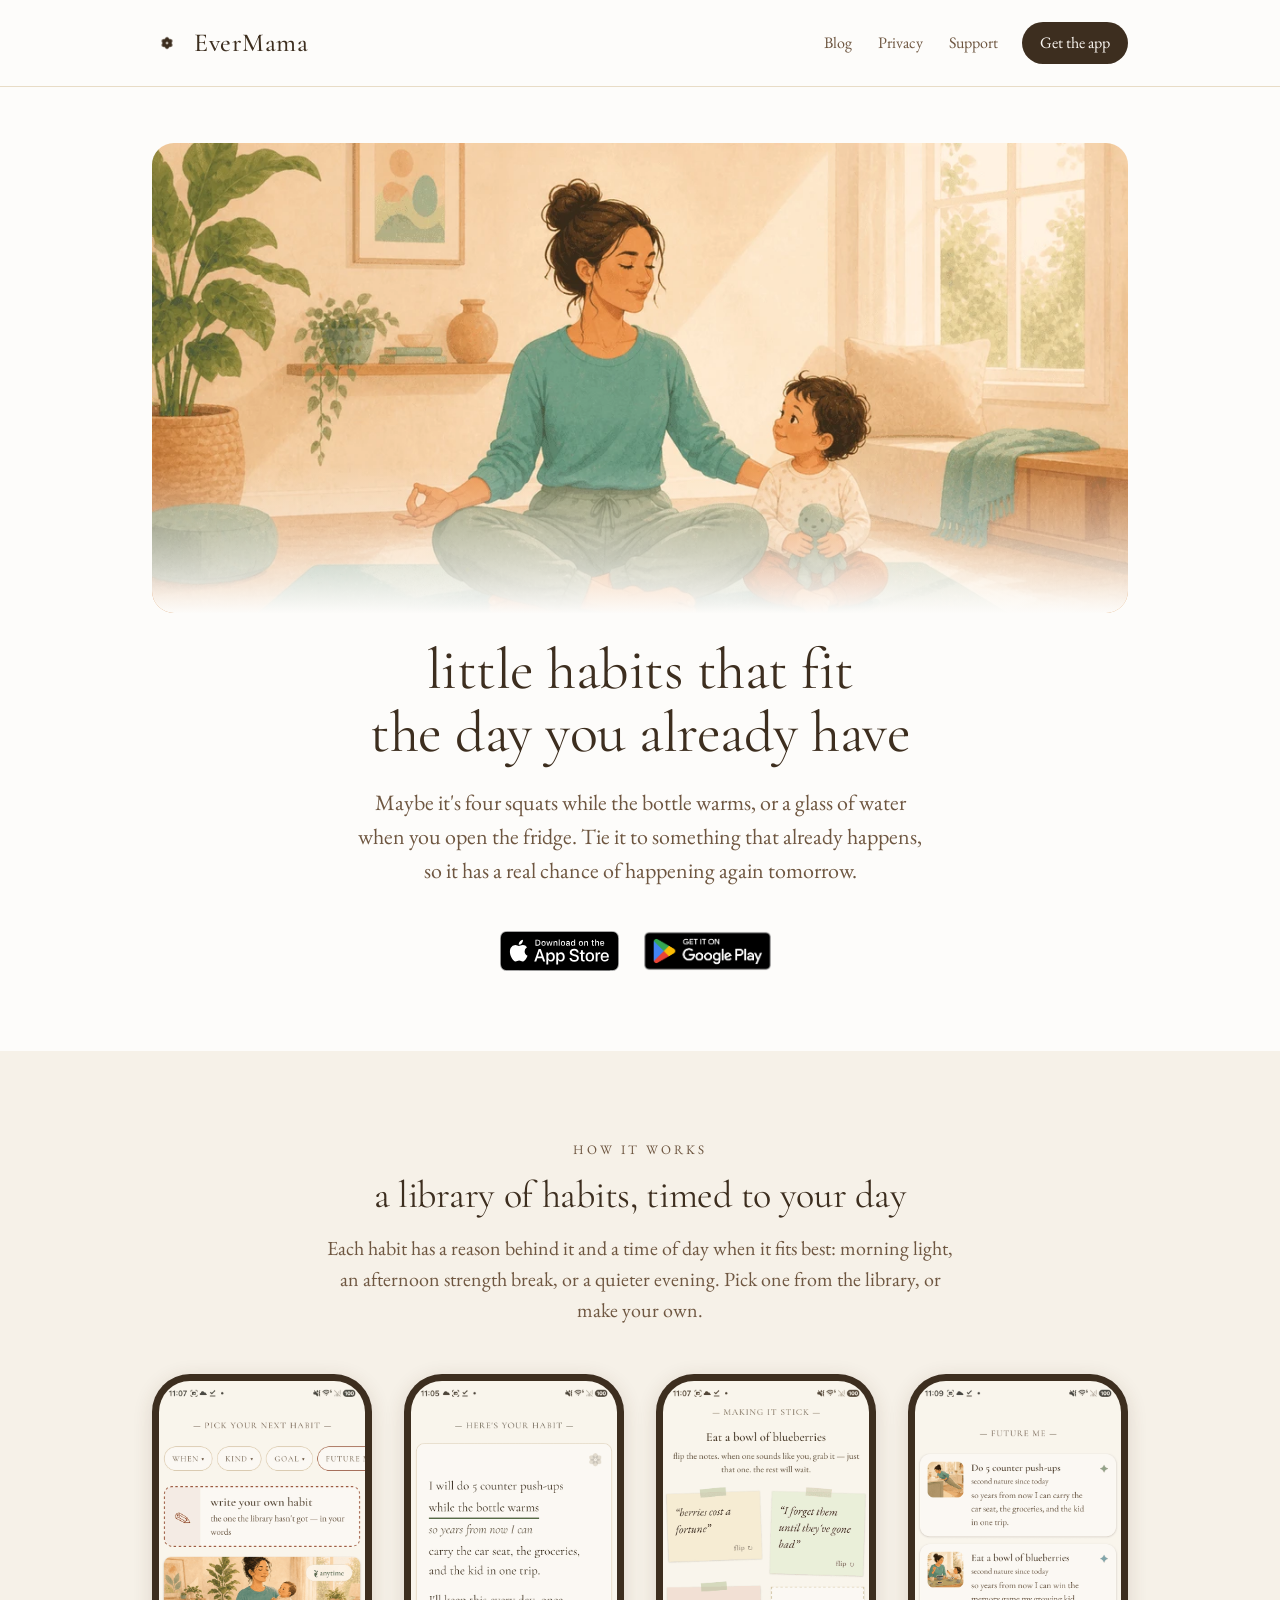
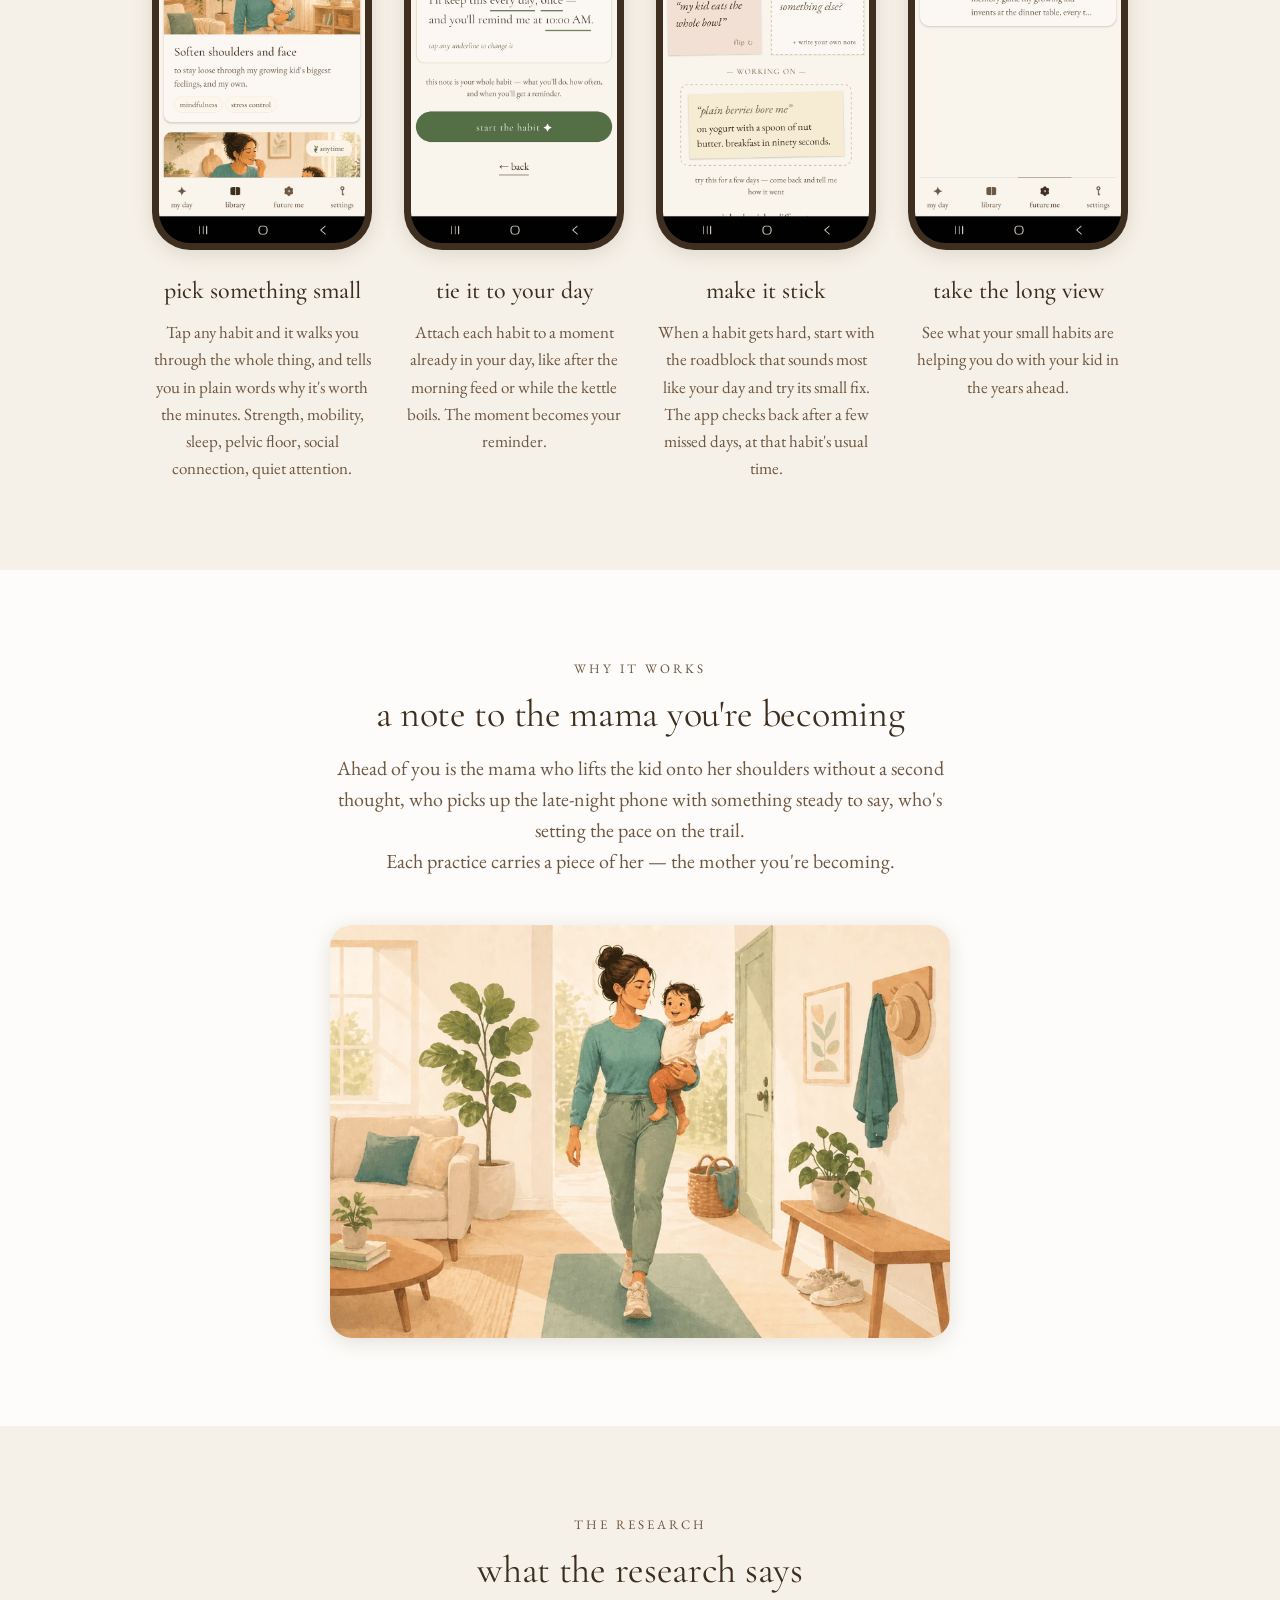
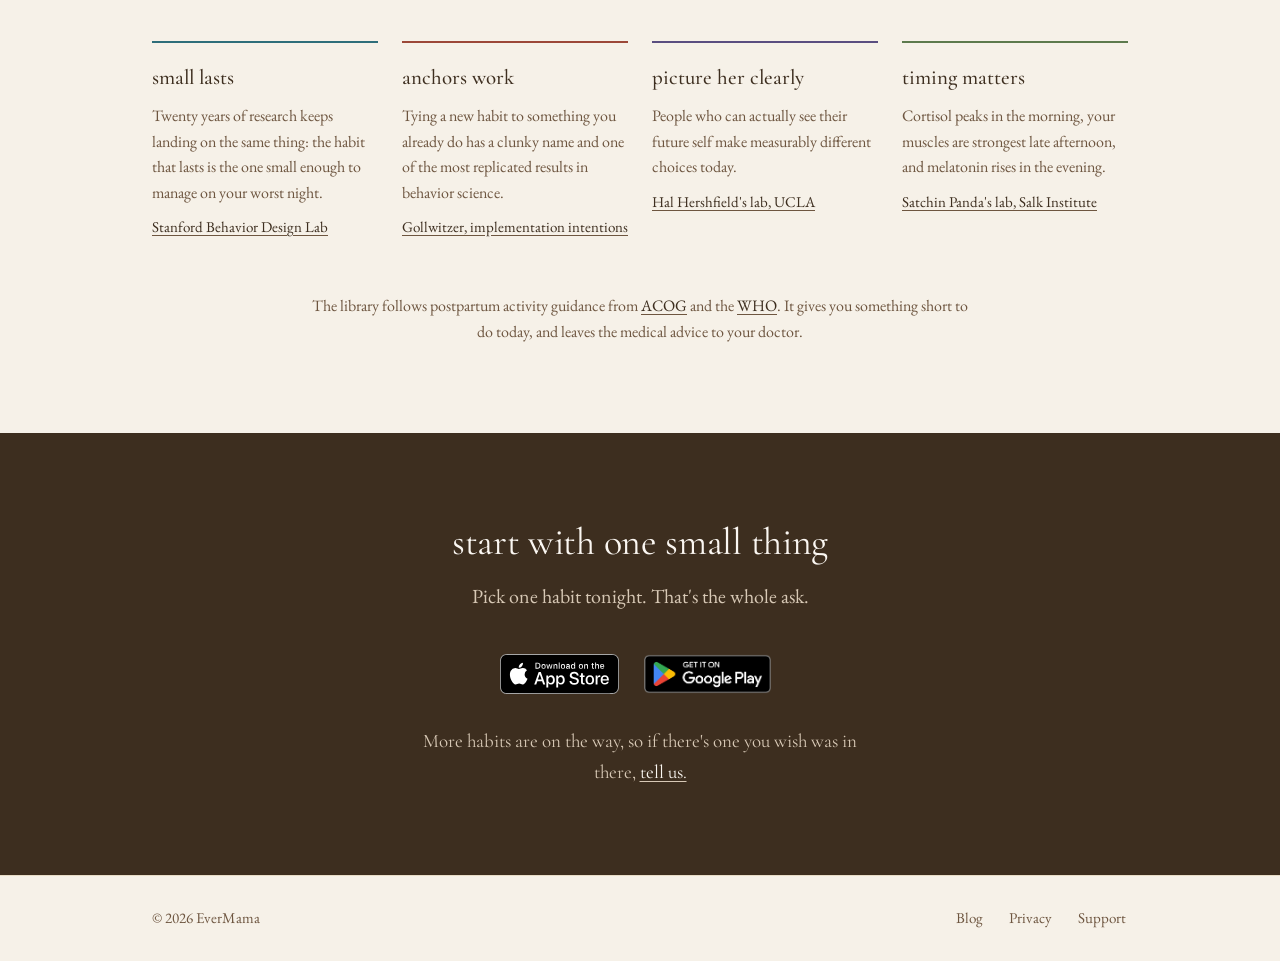
==== commit 0148d57a: "SEO pass: metadata, structured data, WebP heroes, stop serving repo files - Add .assetsignore so Clo" ====
--- a/index.html
+++ b/index.html
@@ -3,22 +3,93 @@
   <head>
     <meta charset="utf-8" />
     <meta name="viewport" content="width=device-width, initial-scale=1" />
-    <title>EverMama — habits for mama life</title>
+    <title>EverMama — small healthy habits for new moms</title>
+    <link rel="canonical" href="https://evermama.app/" />
     <meta
       name="description"
-      content="EverMama is a gentle habit-tracking app for new mothers: long-term wellness through small daily routines for strength, mobility, sleep, and mindfulness."
+      content="EverMama helps new moms build healthy habits that fit real life. Choose one small action and see how it supports the years ahead with your kid."
     />
     <link rel="icon" href="/assets/favicon.png" type="image/png" />
     <link rel="apple-touch-icon" href="/assets/icon.png" />
     <meta name="theme-color" content="#fdfcfa" />
 
-    <meta property="og:title" content="EverMama" />
+    <meta property="og:site_name" content="EverMama" />
+    <meta property="og:type" content="website" />
+    <meta property="og:url" content="https://evermama.app/" />
+    <meta property="og:title" content="EverMama — small healthy habits for new moms" />
     <meta
       property="og:description"
-      content="little things that fit the day you already have."
+      content="EverMama helps new moms build healthy habits that fit real life. Choose one small action and see how it supports the years ahead with your kid."
     />
-    <meta property="og:type" content="website" />
-    <meta property="og:image" content="/assets/icon.png" />
+    <meta property="og:image" content="https://evermama.app/assets/illustrations/intro-hero.png" />
+    <meta property="og:image:width" content="1080" />
+    <meta property="og:image:height" content="520" />
+    <meta
+      property="og:image:alt"
+      content="A painted scene of a mother sitting cross-legged on a yoga mat in a sunlit room, her small child sitting beside her holding a toy."
+    />
+    <meta name="twitter:card" content="summary_large_image" />
+    <meta name="twitter:title" content="EverMama — small healthy habits for new moms" />
+    <meta
+      name="twitter:description"
+      content="EverMama helps new moms build healthy habits that fit real life. Choose one small action and see how it supports the years ahead with your kid."
+    />
+    <meta name="twitter:image" content="https://evermama.app/assets/illustrations/intro-hero.png" />
+
+    <script type="application/ld+json">
+    {
+      "@context": "https://schema.org",
+      "@graph": [
+        {
+          "@type": "Organization",
+          "@id": "https://evermama.app/#organization",
+          "name": "EverMama",
+          "url": "https://evermama.app/",
+          "logo": {
+            "@type": "ImageObject",
+            "url": "https://evermama.app/assets/icon.png",
+            "width": 1024,
+            "height": 1024
+          },
+          "sameAs": [
+            "https://apps.apple.com/us/app/evermama/id6767789541",
+            "https://play.google.com/store/apps/details?id=com.evermama.app"
+          ]
+        },
+        {
+          "@type": "WebSite",
+          "@id": "https://evermama.app/#website",
+          "url": "https://evermama.app/",
+          "name": "EverMama",
+          "publisher": { "@id": "https://evermama.app/#organization" },
+          "inLanguage": "en"
+        },
+        {
+          "@type": "MobileApplication",
+          "@id": "https://evermama.app/#app",
+          "name": "EverMama",
+          "url": "https://evermama.app/",
+          "description": "EverMama helps new moms build healthy habits that fit real life. Choose one small action and see how it supports the years ahead with your kid.",
+          "applicationCategory": "HealthApplication",
+          "operatingSystem": "iOS, Android",
+          "image": "https://evermama.app/assets/icon.png",
+          "screenshot": [
+            "https://evermama.app/assets/screenshots/05-library.png",
+            "https://evermama.app/assets/screenshots/06-build.png",
+            "https://evermama.app/assets/screenshots/07-make-it-stick.png",
+            "https://evermama.app/assets/screenshots/08-future-me.png"
+          ],
+          "installUrl": [
+            "https://apps.apple.com/us/app/evermama/id6767789541",
+            "https://play.google.com/store/apps/details?id=com.evermama.app"
+          ],
+          "offers": { "@type": "Offer", "price": "0", "priceCurrency": "USD" },
+          "author": { "@id": "https://evermama.app/#organization" },
+          "publisher": { "@id": "https://evermama.app/#organization" }
+        }
+      ]
+    }
+    </script>
 
     <link rel="preconnect" href="https://fonts.googleapis.com" />
     <link rel="preconnect" href="https://fonts.gstatic.com" crossorigin />
@@ -37,8 +108,8 @@
         </a>
         <nav>
           <a href="/blog/">Blog</a>
-          <a href="/privacy.html">Privacy</a>
-          <a href="/support.html">Support</a>
+          <a href="/privacy">Privacy</a>
+          <a href="/support">Support</a>
           <a href="/#get" class="nav-cta">Get the app</a>
         </nav>
       </div>
@@ -48,12 +119,16 @@
       <section class="hero">
         <div class="wrap">
           <div class="hero-scene">
-            <img
-              src="/assets/illustrations/intro-hero.png"
-              width="1080"
-              height="520"
-              alt="A painted scene of a mother sitting cross-legged on a yoga mat in a sunlit room, her small child sitting beside her holding a toy."
-            />
+            <picture>
+              <source srcset="/assets/illustrations/intro-hero.webp" type="image/webp" />
+              <img
+                src="/assets/illustrations/intro-hero.png"
+                width="1080"
+                height="520"
+                fetchpriority="high"
+                alt="A painted scene of a mother sitting cross-legged on a yoga mat in a sunlit room, her small child sitting beside her holding a toy."
+              />
+            </picture>
           </div>
           <h1>little habits that fit<br />the day you already have</h1>
           <p class="lede">
@@ -181,13 +256,17 @@
             </p>
           </div>
           <div class="note-scene">
-            <img
-              src="/assets/illustrations/becoming.png"
-              width="900"
-              height="600"
-              loading="lazy"
-              alt="A painted scene of a mother carrying her laughing toddler on one arm through a bright, sunlit hallway."
-            />
+            <picture>
+              <source srcset="/assets/illustrations/becoming.webp" type="image/webp" />
+              <img
+                src="/assets/illustrations/becoming.png"
+                width="900"
+                height="600"
+                loading="lazy"
+                decoding="async"
+                alt="A painted scene of a mother carrying her laughing toddler on one arm through a bright, sunlit hallway."
+              />
+            </picture>
           </div>
         </div>
       </section>
@@ -291,8 +370,8 @@
         <div>© 2026 EverMama</div>
         <nav>
           <a href="/blog/">Blog</a>
-          <a href="/privacy.html">Privacy</a>
-          <a href="/support.html">Support</a>
+          <a href="/privacy">Privacy</a>
+          <a href="/support">Support</a>
         </nav>
       </div>
     </footer>
--- a/styles.css
+++ b/styles.css
@@ -960,3 +960,514 @@
 .post-foot p {
   margin: 0 0 10px;
 }
+
+/* ---------- blog: reading aids (prototype on the habits post) ----------
+
+   The reader is a mother on her phone, one hand free, mid-feed. These
+   pieces give her something to skim, touch, and take away without
+   changing a word of the article itself. Each one is additive: remove
+   the element and the post reads exactly as before. */
+
+/* Dateline with a reading time, in her units ("about one feed"). */
+.post .kicker .sep {
+  margin: 0 8px;
+}
+
+/* Hero: one of the app's painted scenes, shown whole (3:2). Cropping to a
+   strip cuts heads off — every scene composes its figures mid-frame. */
+.post-hero {
+  margin: 0 0 32px;
+}
+.post-hero img {
+  display: block;
+  width: 100%;
+  height: auto;
+  border-radius: 18px;
+  box-shadow: var(--shadow-soft);
+}
+
+/* "The short version": the whole argument in three lines, in a cream
+   band card so it reads as the app talking. */
+.short-version {
+  background: var(--band);
+  border-radius: 18px;
+  padding: 24px 28px 22px;
+  margin: 0 0 40px;
+}
+.short-version .kicker {
+  margin-bottom: 12px;
+}
+.post-body .short-version ul,
+.short-version ul {
+  list-style: none;
+  padding: 0;
+  margin: 0;
+}
+.short-version li {
+  font-family: 'Cormorant Garamond', Garamond, serif;
+  font-size: 22px;
+  line-height: 1.35;
+  color: var(--ink);
+  padding-left: 22px;
+  position: relative;
+  margin: 0 0 10px;
+}
+.short-version li:last-child {
+  margin-bottom: 0;
+}
+.short-version li::before {
+  content: '';
+  position: absolute;
+  left: 0;
+  top: 0.62em;
+  width: 8px;
+  height: 8px;
+  border-radius: 50%;
+  background: var(--terracotta);
+}
+
+/* "Try this tonight": one concrete action per section, styled like a
+   habit card from the app. Left rule takes the time-window arc. */
+.try-this {
+  background: var(--card);
+  border: 1px solid var(--border-soft);
+  border-left: 3px solid var(--anytime);
+  border-radius: 14px;
+  padding: 18px 22px 16px;
+  margin: 28px 0 36px;
+  box-shadow: var(--shadow-soft);
+}
+.try-this--morning {
+  border-left-color: var(--morning);
+}
+.try-this--afternoon {
+  border-left-color: var(--afternoon);
+}
+.try-this--evening {
+  border-left-color: var(--evening);
+}
+.try-this .kicker {
+  margin-bottom: 6px;
+}
+.post-body .try-this p {
+  font-size: 18px;
+  line-height: 1.55;
+  margin: 0;
+  color: var(--ink);
+}
+
+/* Recipe builder: two pickers write her if-then sentence. Native selects
+   on purpose — on a phone they open the wheel picker, which works with
+   a thumb. */
+.recipe {
+  background: var(--band);
+  border-radius: 18px;
+  padding: 24px 28px 26px;
+  margin: 28px 0 40px;
+}
+.recipe .kicker {
+  margin-bottom: 14px;
+}
+.post-body .recipe-line {
+  font-size: 19px;
+  line-height: 2.1;
+  margin: 0 0 14px;
+}
+.recipe select {
+  font-family: 'EB Garamond', Garamond, 'Iowan Old Style', serif;
+  font-size: 18px;
+  color: var(--ink);
+  background: var(--card);
+  border: 1px solid var(--border);
+  border-radius: 10px;
+  padding: 6px 12px;
+  margin: 0 2px;
+  max-width: 100%;
+  outline: none;
+}
+.recipe select:focus {
+  border-color: var(--terracotta);
+}
+.post-body .recipe-out {
+  font-family: 'Cormorant Garamond', Garamond, serif;
+  font-style: italic;
+  font-size: 27px;
+  line-height: 1.3;
+  color: var(--ink);
+  margin: 0 0 18px;
+  padding-left: 18px;
+  border-left: 2px solid var(--terracotta);
+}
+.recipe-actions {
+  display: flex;
+  flex-wrap: wrap;
+  gap: 10px 18px;
+  align-items: center;
+}
+.recipe-shuffle {
+  font-family: 'EB Garamond', Garamond, serif;
+  font-size: 16px;
+  color: var(--muted);
+  background: none;
+  border: 1px solid var(--border);
+  border-radius: 999px;
+  padding: 7px 16px;
+  cursor: pointer;
+}
+.recipe-shuffle:hover {
+  color: var(--ink);
+  border-color: var(--ink);
+}
+.recipe-cta {
+  font-family: 'EB Garamond', Garamond, serif;
+  font-size: 16px;
+  color: var(--on-ink);
+  background: var(--terracotta);
+  border-radius: 999px;
+  padding: 8px 18px;
+  text-decoration: none;
+}
+.recipe-cta:hover {
+  background: var(--ink);
+}
+
+/* Days-to-automatic range: one bar, 18 to 254, a marker at 66. Replaces
+   nothing; sits under the paragraph that gives the numbers. */
+.range {
+  margin: 28px 0 44px;
+  padding: 58px 0 0;
+}
+.range-track {
+  position: relative;
+  height: 6px;
+  border-radius: 3px;
+  background: var(--border-soft);
+  margin: 0 0 66px;
+}
+.range-fill {
+  position: absolute;
+  left: 7%;
+  right: 2%;
+  top: 0;
+  bottom: 0;
+  border-radius: 3px;
+  background: linear-gradient(90deg, var(--morning), var(--evening));
+  opacity: 0.55;
+}
+.range-mark {
+  position: absolute;
+  top: 50%;
+  width: 14px;
+  height: 14px;
+  border-radius: 50%;
+  transform: translate(-50%, -50%);
+  background: var(--afternoon);
+  box-shadow: 0 0 0 4px var(--page);
+}
+.range-label {
+  position: absolute;
+  font-family: 'EB Garamond', serif;
+  font-size: 15px;
+  color: var(--muted);
+  white-space: nowrap;
+  transform: translateX(-50%);
+}
+.range-label strong {
+  display: block;
+  font-family: 'Cormorant Garamond', Garamond, serif;
+  font-weight: 500;
+  font-size: 22px;
+  color: var(--ink);
+  line-height: 1.1;
+}
+.range-label--above {
+  bottom: 16px;
+}
+.range-label--below {
+  top: 16px;
+}
+.range-label--left {
+  transform: none;
+}
+.range-label--right {
+  transform: translateX(-100%);
+}
+.range figcaption {
+  font-size: 16px;
+  line-height: 1.5;
+  color: var(--muted);
+}
+
+/* Starter checklist: four boxes that remember themselves (localStorage),
+   the first thing on the blog she can touch. */
+.starter {
+  background: var(--card);
+  border: 1px solid var(--border-soft);
+  border-radius: 18px;
+  padding: 24px 28px 22px;
+  margin: 28px 0 40px;
+  box-shadow: var(--shadow-soft);
+}
+.starter .kicker {
+  margin-bottom: 12px;
+}
+.post-body .starter ul {
+  list-style: none;
+  padding: 0;
+  margin: 0 0 16px;
+}
+.post-body .starter li {
+  margin: 0;
+}
+.starter label {
+  display: flex;
+  align-items: flex-start;
+  gap: 12px;
+  padding: 9px 0;
+  font-size: 18px;
+  line-height: 1.5;
+  color: var(--ink);
+  cursor: pointer;
+  border-bottom: 1px solid var(--border-soft);
+}
+.starter li:last-child label {
+  border-bottom: 0;
+}
+.starter input[type='checkbox'] {
+  appearance: none;
+  -webkit-appearance: none;
+  flex: none;
+  width: 22px;
+  height: 22px;
+  margin-top: 3px;
+  border: 1.5px solid var(--border);
+  border-radius: 7px;
+  background: var(--card);
+  cursor: pointer;
+  position: relative;
+}
+.starter input[type='checkbox']:checked {
+  background: var(--anytime);
+  border-color: var(--anytime);
+}
+.starter input[type='checkbox']:checked::after {
+  content: '';
+  position: absolute;
+  left: 7px;
+  top: 3px;
+  width: 5px;
+  height: 10px;
+  border: solid var(--on-ink);
+  border-width: 0 2px 2px 0;
+  transform: rotate(45deg);
+}
+.starter input[type='checkbox']:checked + span {
+  color: var(--muted);
+}
+.post-body .starter-done {
+  font-family: 'Cormorant Garamond', Garamond, serif;
+  font-style: italic;
+  font-size: 21px;
+  color: var(--ink);
+  margin: 0;
+}
+.post-body .starter-done:empty {
+  display: none;
+}
+.post-body .starter ul:has(+ .starter-done:empty) {
+  margin-bottom: 0;
+}
+
+@media (max-width: 640px) {
+  .short-version,
+  .recipe,
+  .starter {
+    padding-left: 20px;
+    padding-right: 20px;
+  }
+  .short-version li {
+    font-size: 20px;
+  }
+  .post-body .recipe-out {
+    font-size: 24px;
+  }
+  .range-label {
+    font-size: 14px;
+  }
+}
+
+/* ---------- blog: reading aids, second wave ----------
+
+   Pieces the other three posts needed that the habits post didn't:
+   an inline phone screenshot, tap-sized chip pickers, a one-line
+   writing box, and a closing store card. Same rule as above: all of
+   it is additive, none of it touches the article text. */
+
+/* Inline phone screenshot for a post that walks through the app. Reuses
+   the home page's `.phone` frame at reading-column scale. */
+.post-phone {
+  margin: 28px auto 40px;
+  max-width: 250px;
+  text-align: center;
+}
+.post-phone .phone {
+  cursor: default;
+}
+.post-phone figcaption {
+  margin-top: 14px;
+  font-size: 16px;
+  line-height: 1.5;
+  color: var(--muted);
+}
+
+/* Chip pickers: thumb-sized choices (44px tall) and one line back. A
+   single-select picker answers with a habit; a multi-select one counts
+   what she tapped. */
+.chips {
+  background: var(--band);
+  border-radius: 18px;
+  padding: 24px 28px;
+  margin: 28px 0 40px;
+}
+.chips .kicker {
+  margin-bottom: 6px;
+}
+.post-body .chips-q {
+  font-size: 18px;
+  line-height: 1.5;
+  color: var(--ink);
+  margin: 0 0 14px;
+}
+.chip-row {
+  display: flex;
+  flex-wrap: wrap;
+  gap: 10px;
+  margin: 0 0 16px;
+}
+.chip {
+  font-family: 'EB Garamond', Garamond, serif;
+  font-size: 17px;
+  color: var(--ink);
+  background: var(--card);
+  border: 1px solid var(--border);
+  border-radius: 999px;
+  padding: 8px 16px;
+  min-height: 44px;
+  cursor: pointer;
+  transition: background 0.15s ease, border-color 0.15s ease, color 0.15s ease;
+}
+.chip:hover {
+  border-color: var(--ink);
+}
+.chip.is-on {
+  background: var(--ink);
+  border-color: var(--ink);
+  color: var(--on-ink);
+}
+.chip--morning.is-on {
+  background: var(--morning);
+  border-color: var(--morning);
+}
+.chip--afternoon.is-on {
+  background: var(--afternoon);
+  border-color: var(--afternoon);
+}
+.chip--evening.is-on {
+  background: var(--evening);
+  border-color: var(--evening);
+}
+.chip--anytime.is-on {
+  background: var(--anytime);
+  border-color: var(--anytime);
+}
+.post-body .chips-out {
+  font-family: 'Cormorant Garamond', Garamond, serif;
+  font-style: italic;
+  font-size: 24px;
+  line-height: 1.3;
+  color: var(--ink);
+  margin: 0;
+  padding-left: 18px;
+  border-left: 2px solid var(--terracotta);
+}
+.post-body .chips-out:empty {
+  display: none;
+}
+.chips-out strong {
+  font-style: normal;
+  font-weight: 500;
+}
+
+/* One-line writing box: her own future-me line, kept on this phone. */
+.future-line {
+  background: var(--band);
+  border-radius: 18px;
+  padding: 24px 28px;
+  margin: 28px 0 40px;
+}
+.future-line .kicker {
+  margin-bottom: 6px;
+}
+.future-line textarea {
+  font-family: 'EB Garamond', Garamond, 'Iowan Old Style', serif;
+  font-size: 19px;
+  line-height: 1.5;
+  color: var(--ink);
+  background: var(--card);
+  border: 1px solid var(--border-soft);
+  border-radius: 12px;
+  padding: 12px 14px;
+  width: 100%;
+  min-height: 88px;
+  resize: vertical;
+  outline: none;
+  transition: border-color 0.2s ease;
+}
+.future-line textarea:focus {
+  border-color: var(--terracotta);
+}
+.future-line textarea::placeholder {
+  color: var(--muted);
+  opacity: 0.7;
+  font-style: italic;
+}
+.post-body .future-note {
+  font-size: 15px;
+  color: var(--muted);
+  margin: 8px 0 0;
+  min-height: 1.4em;
+}
+
+/* Closing store card. Cream, not ink: `.band--ink` stays spent once,
+   on the home page. */
+.post-cta {
+  background: var(--band);
+  border-radius: 18px;
+  padding: 28px 28px 30px;
+  margin: 36px 0 8px;
+  text-align: center;
+}
+.post-body .post-cta p {
+  font-family: 'Cormorant Garamond', Garamond, serif;
+  font-size: 25px;
+  line-height: 1.3;
+  color: var(--ink);
+  margin: 0 0 18px;
+}
+.post-cta .recipe-cta {
+  display: inline-block;
+  font-size: 17px;
+  padding: 10px 22px;
+}
+
+@media (max-width: 640px) {
+  .chips,
+  .future-line,
+  .post-cta {
+    padding-left: 20px;
+    padding-right: 20px;
+  }
+  .post-body .chips-out {
+    font-size: 22px;
+  }
+}
